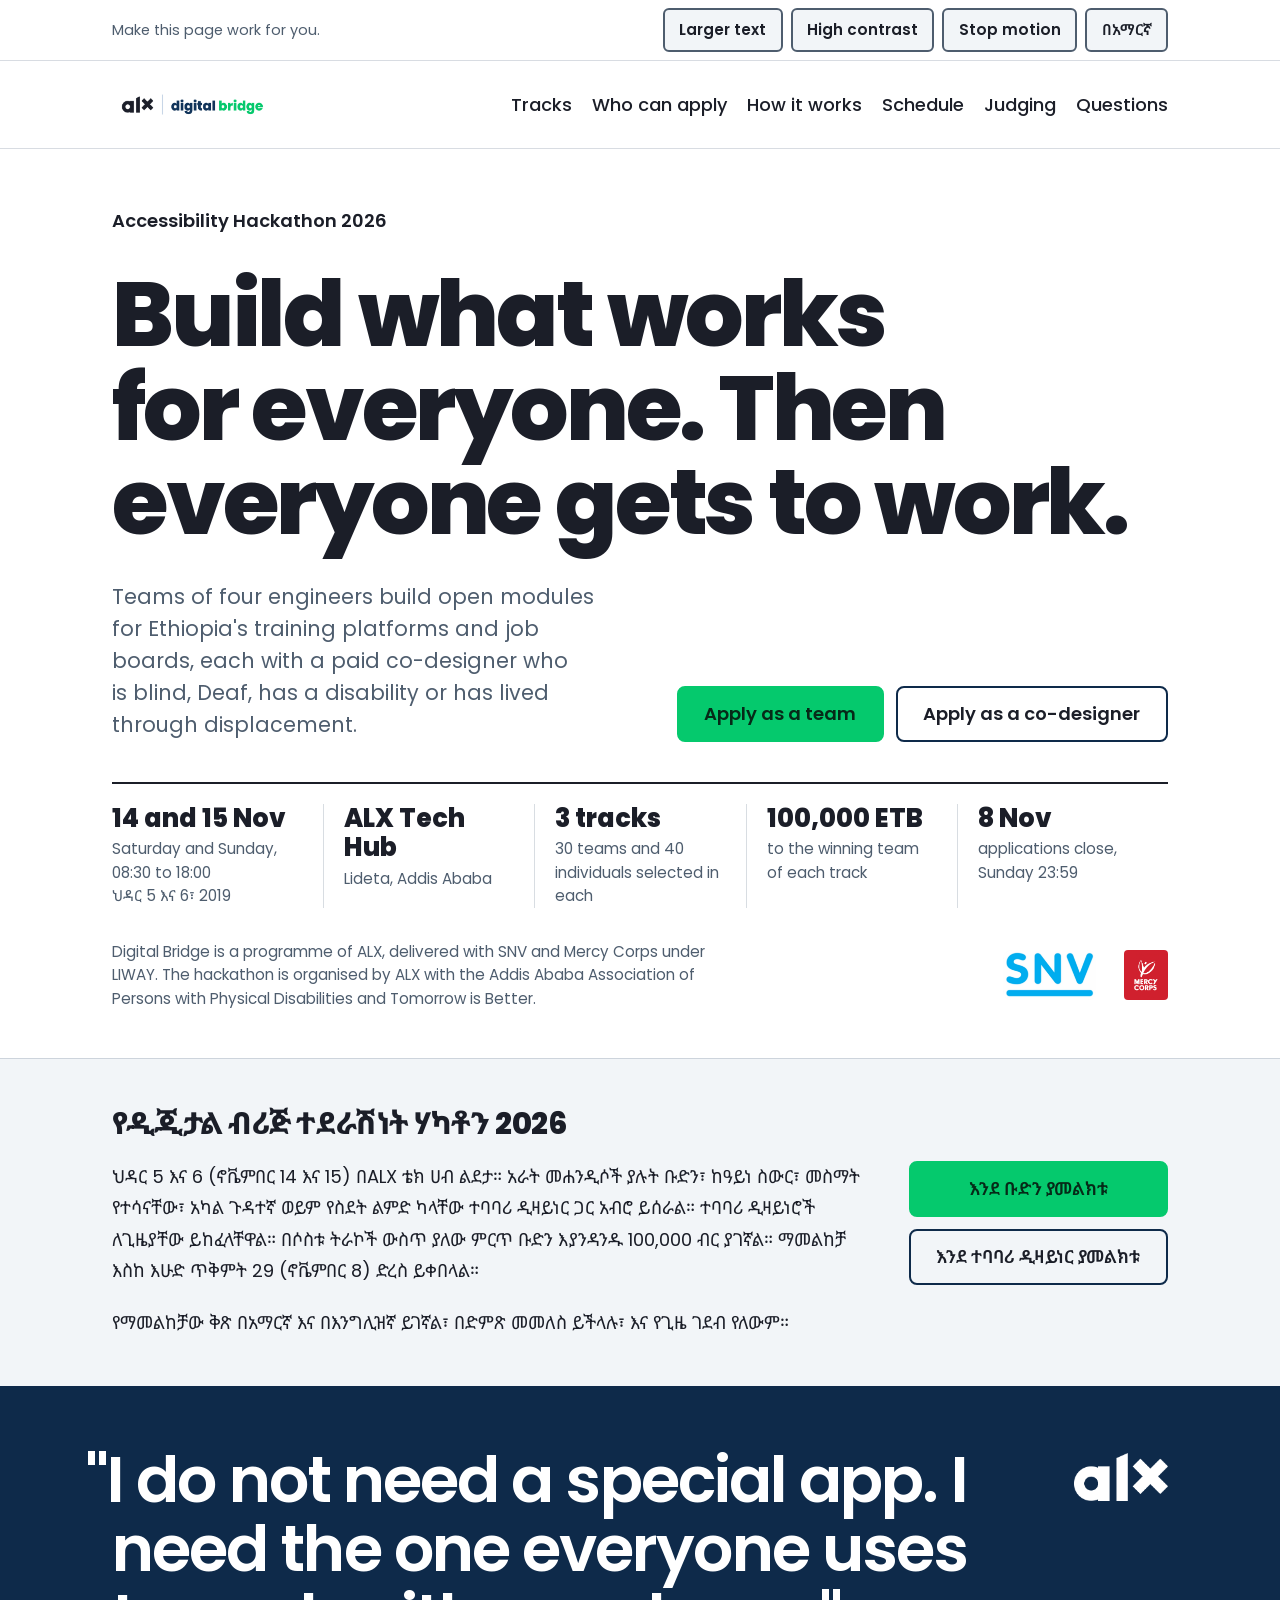
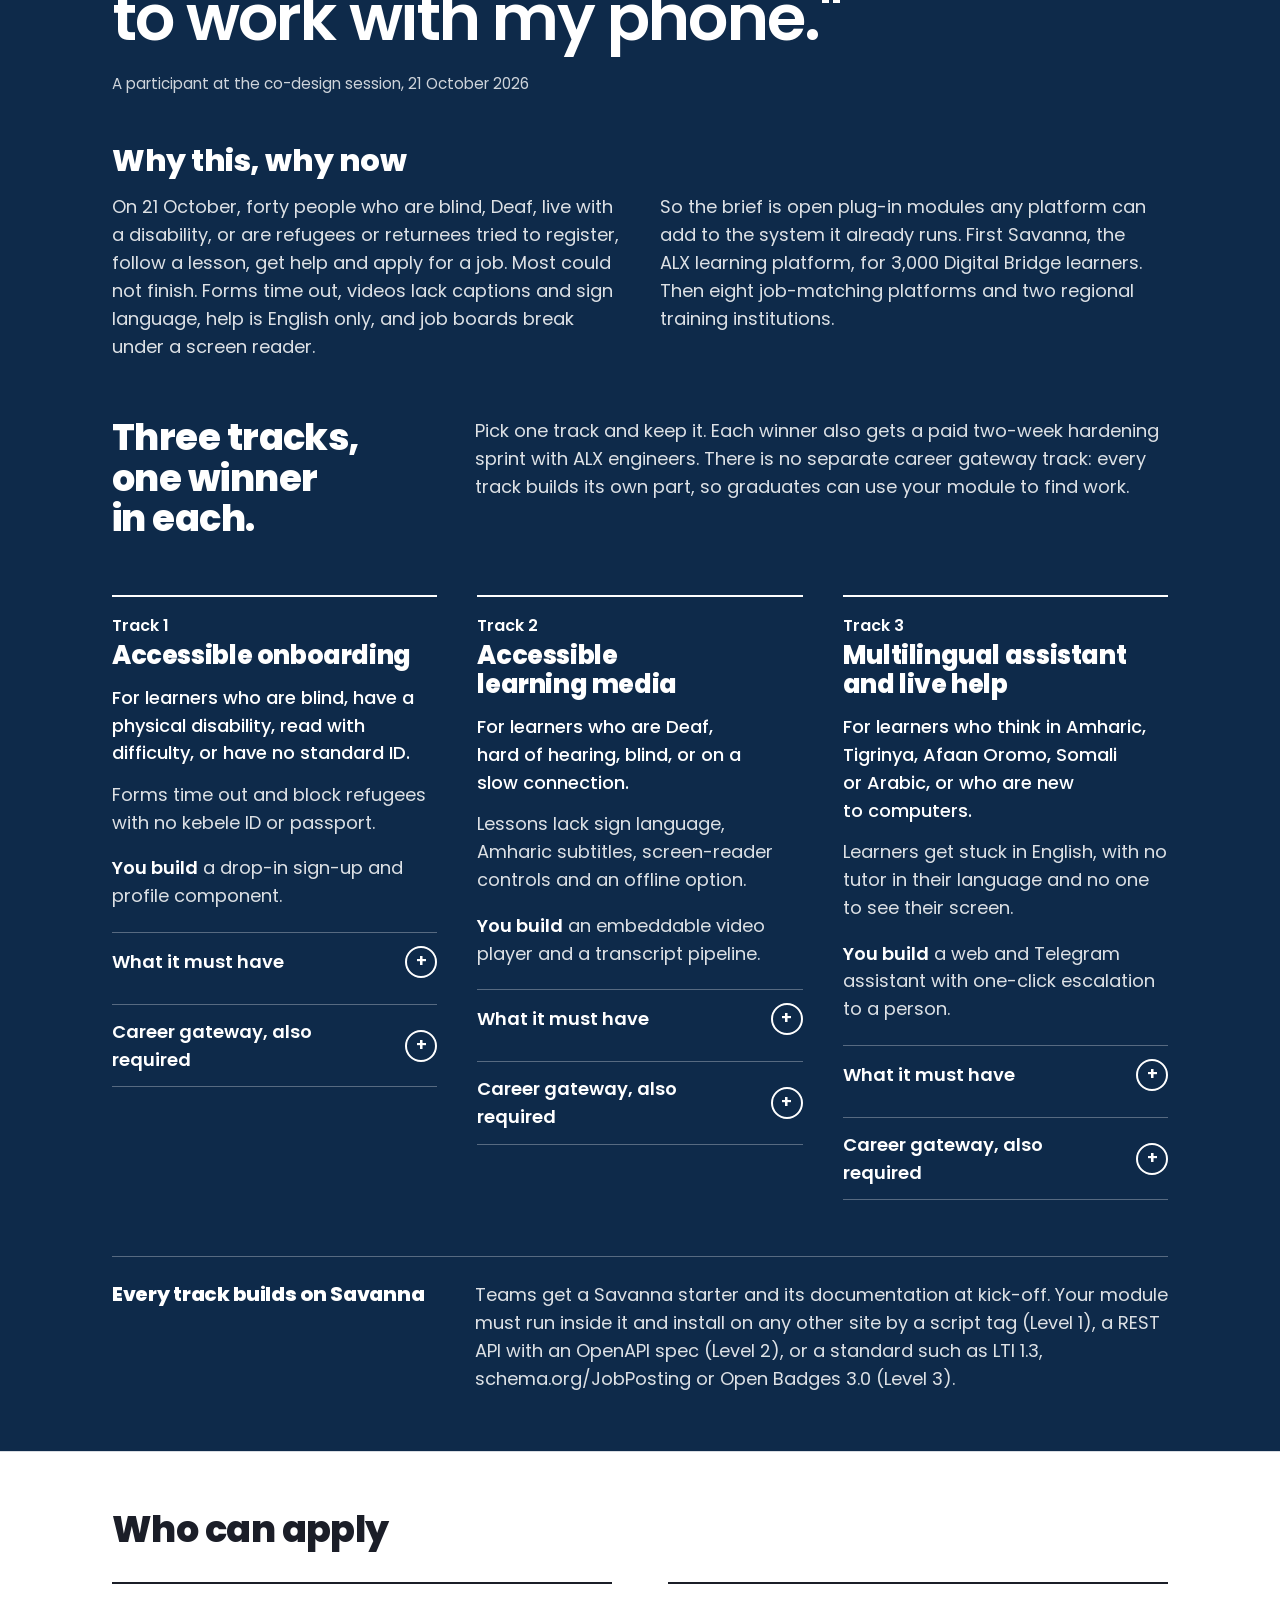
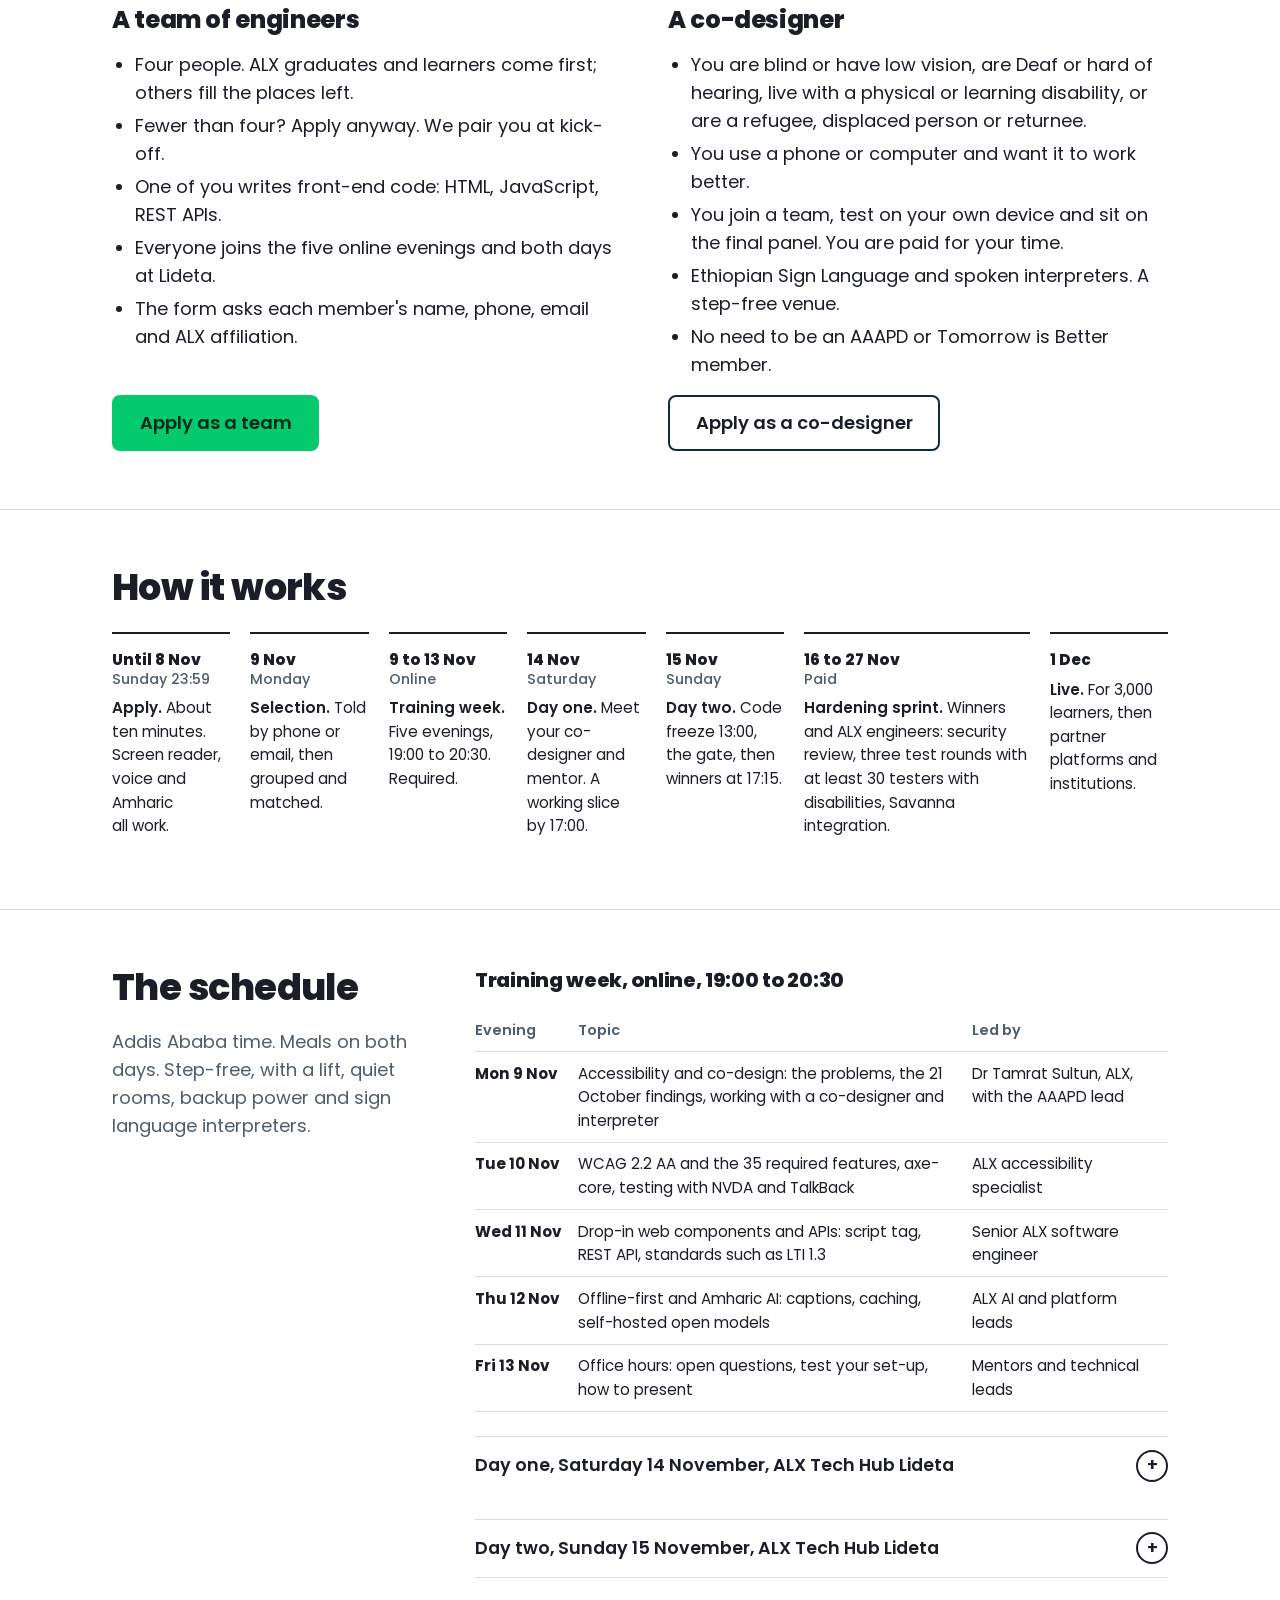
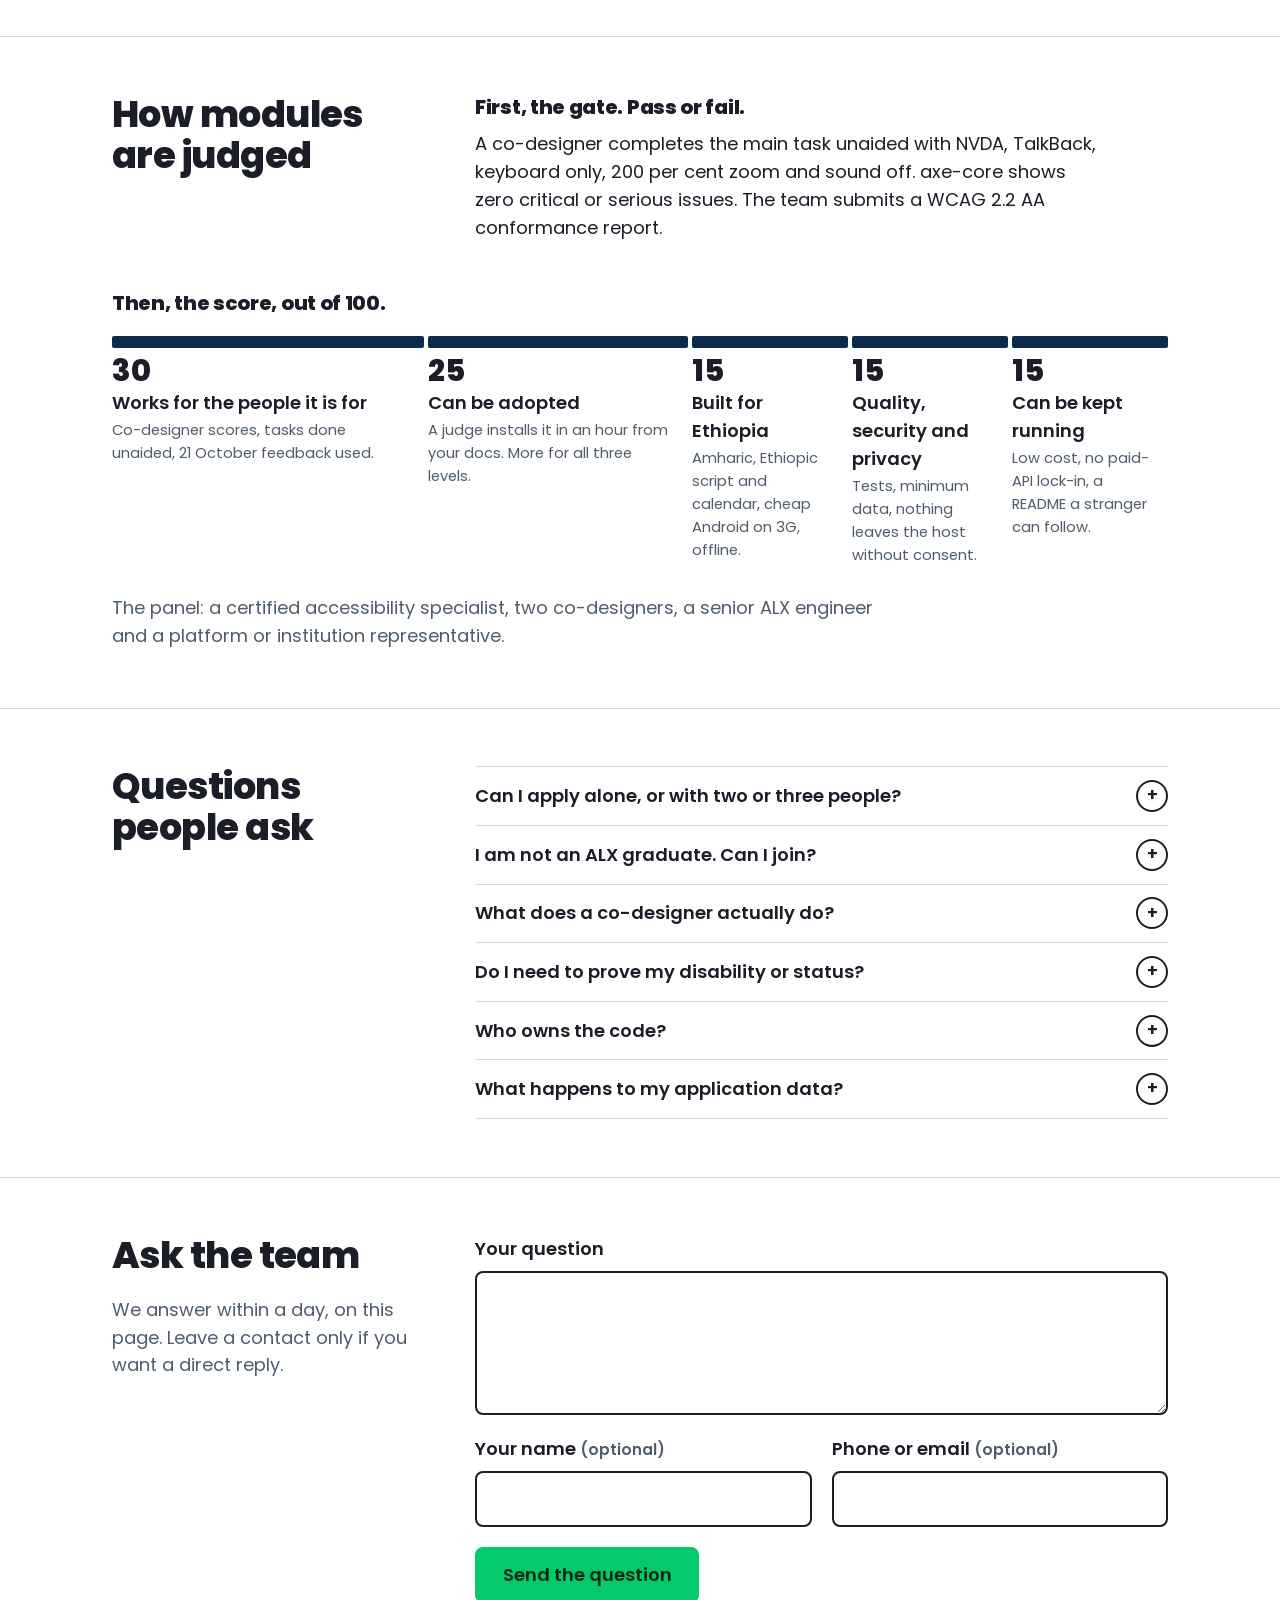
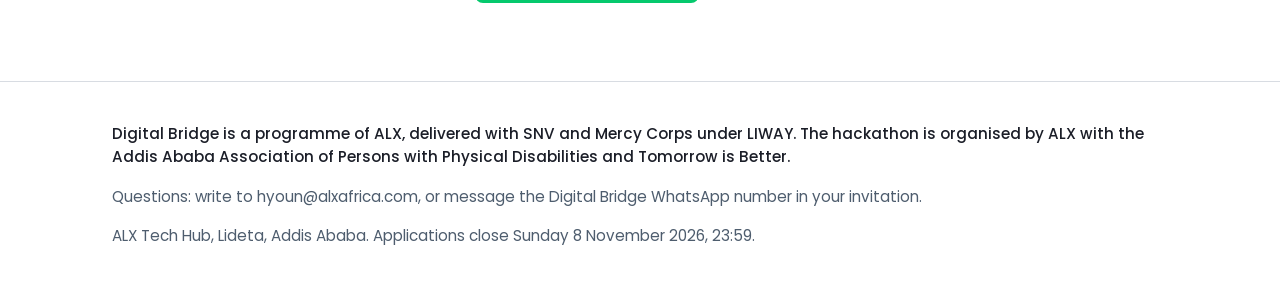
==== index.html @ 0f9c2967 "feat: digital in navy in the lockup; contact email now Heaven's" ====
<!doctype html>
<html lang="en">
<head>
<meta charset="utf-8">
<meta name="viewport" content="width=device-width, initial-scale=1, viewport-fit=cover">
<title>Accessibility Hackathon 2026</title>
<meta name="description" content="Apply to the Digital Bridge Accessibility Hackathon, 14 and 15 November 2026 at ALX Tech Hub Lideta. Three tracks, 100,000 ETB per track, teams of four engineers paired with paid co-designers.">
<link rel="icon" href="assets/db-square.png">
<meta property="og:type" content="website">
<meta property="og:title" content="Digital Bridge Accessibility Hackathon 2026, an ALX programme">
<meta property="og:description" content="14 and 15 November 2026 at ALX Tech Hub Lideta. Three tracks, 100,000 ETB per track, teams of four engineers paired with paid co-designers. Applications close 8 November.">
<meta property="og:image" content="https://digitalbridge.et/assets/db-square.png">
<meta property="og:url" content="https://digitalbridge.et/">
<link rel="preconnect" href="https://fonts.googleapis.com">
<link rel="preconnect" href="https://fonts.gstatic.com" crossorigin>
<link rel="stylesheet" href="https://fonts.googleapis.com/css2?family=Poppins:wght@400;500;600;800&family=Noto+Sans+Ethiopic:wght@400;600;800&display=swap">
<link rel="stylesheet" href="site.css">
<script>
try {
  var r = document.documentElement, s = localStorage;
  if (s.getItem("db-size")) r.dataset.size = s.getItem("db-size");
  if (s.getItem("db-contrast") === "high") r.dataset.contrast = "high";
  if (s.getItem("db-motion") === "off") r.dataset.motion = "off";
} catch (e) {}
/* Where questions go and answers come from. Same Apps Script web app URL as in apply.html. */
window.DB_CONFIG = { endpoint: "https://script.google.com/macros/s/AKfycbzlIkqPrQlZpT-PUyPoMam6n5734JnYeuEzKzZMJjl_wPAmyVWLC5qM8lr0tf3wjL-O/exec" };
</script>
<link rel="canonical" href="https://digitalbridge.et/">
<script type="application/ld+json">
{
  "@context": "https://schema.org",
  "@type": "Event",
  "name": "Digital Bridge Accessibility Hackathon 2026",
  "description": "Two days at ALX Tech Hub Lideta. Teams of four engineers paired with paid co-designers build open accessibility modules for Savanna and for Ethiopia's training institutions and job-matching platforms. Three tracks, 100,000 ETB per track.",
  "startDate": "2026-11-14T08:30:00+03:00",
  "endDate": "2026-11-15T18:00:00+03:00",
  "eventStatus": "https://schema.org/EventScheduled",
  "eventAttendanceMode": "https://schema.org/OfflineEventAttendanceMode",
  "location": {
    "@type": "Place",
    "name": "ALX Tech Hub Lideta",
    "address": { "@type": "PostalAddress", "addressLocality": "Addis Ababa", "addressCountry": "ET" }
  },
  "organizer": { "@type": "Organization", "name": "ALX", "url": "https://www.alxafrica.com" },
  "isAccessibleForFree": true,
  "inLanguage": ["en", "am"]
}
</script>
</head>
<body>
<a class="skip" href="#main">Skip to the content</a>

<div class="access" role="region" aria-label="Make this page work for you">
  <div class="wrap">
    <p>Make this page work for you.</p>
    <div class="btns">
      <button class="tool" type="button" data-act="size" aria-pressed="false">Larger text</button>
      <button class="tool" type="button" data-act="contrast" aria-pressed="false">High contrast</button>
      <button class="tool" type="button" data-act="motion" aria-pressed="false">Stop motion</button>
      <a class="tool" href="#am" style="display:inline-flex;align-items:center;text-decoration:none" lang="am">በአማርኛ</a>
    </div>
  </div>
</div>

<header class="top">
  <div class="wrap">
    <a class="logo" href="#top" aria-label="ALX Digital Bridge, home"><img src="assets/db-lockup.png" alt="ALX, Digital Bridge" width="282" height="67"></a>
    <nav class="main" aria-label="Sections">
      <ul>
        <li><a href="#tracks">Tracks</a></li>
        <li><a href="#apply">Who can apply</a></li>
        <li><a href="#how">How it works</a></li>
        <li><a href="#schedule">Schedule</a></li>
        <li><a href="#judging">Judging</a></li>
        <li><a href="#faq">Questions</a></li>
      </ul>
    </nav>
  </div>
</header>

<main id="main" tabindex="-1">

<section class="hero" id="top" aria-labelledby="hero-h">
  <div class="wrap">
    <p class="event">Accessibility Hackathon 2026</p>
    <h1 id="hero-h">Build what works for everyone. Then everyone gets to work.</h1>
    <div class="hero-row">
      <p class="lede">Teams of four engineers build open modules for Ethiopia's training platforms and job boards, each with a paid co-designer who is blind, Deaf, has a disability or has lived through displacement.</p>
      <div class="cta">
        <a class="btn mint" href="apply.html?role=team">Apply as a team</a>
        <a class="btn ghost" href="apply.html?role=codesigner">Apply as a co-designer</a>
      </div>
    </div>
    <ul class="facts" role="list" aria-label="Key facts">
      <li><b>14 and 15 Nov</b><span>Saturday and Sunday, 08:30 to 18:00<br><span lang="am">ህዳር 5 እና 6፣ 2019</span></span></li>
      <li><b>ALX Tech Hub</b><span>Lideta, Addis Ababa</span></li>
      <li><b>3 tracks</b><span>30 teams and 40 individuals selected in each</span></li>
      <li><b>100,000 ETB</b><span>to the winning team of each track</span></li>
      <li><b>8 Nov</b><span>applications close, Sunday 23:59</span></li>
    </ul>
    <div class="signed-row">
      <p class="signed">Digital Bridge is a programme of ALX, delivered with SNV and Mercy Corps under LIWAY. The hackathon is organised by ALX with the Addis Ababa Association of Persons with Physical Disabilities and Tomorrow is Better.</p>
      <ul class="partner-logos" role="list" aria-label="Delivered with">
        <li><img src="assets/snv.png" alt="SNV" width="92" height="50"></li>
        <li><img src="assets/mercy-corps.png" alt="Mercy Corps" width="44" height="50"></li>
      </ul>
    </div>
  </div>
</section>

<section id="am" lang="am" tabindex="-1" aria-labelledby="am-h">
  <div class="wrap am-grid">
    <div class="stack">
      <h2 id="am-h">የዲጂታል ብሪጅ ተደራሽነት ሃካቶን 2026</h2>
      <p class="am">ህዳር 5 እና 6 (ኖቬምበር 14 እና 15) በALX ቴክ ሀብ ልደታ። አራት መሐንዲሶች ያሉት ቡድን፣ ከዓይነ ስውር፣ መስማት የተሳናቸው፣ አካል ጉዳተኛ ወይም የስደት ልምድ ካላቸው ተባባሪ ዲዛይነር ጋር አብሮ ይሰራል። ተባባሪ ዲዛይነሮች ለጊዜያቸው ይከፈላቸዋል። በሶስቱ ትራኮች ውስጥ ያለው ምርጥ ቡድን እያንዳንዱ 100,000 ብር ያገኛል። ማመልከቻ እስከ እሁድ ጥቅምት 29 (ኖቬምበር 8) ድረስ ይቀበላል።</p>
      <p class="am">የማመልከቻው ቅጽ በአማርኛ እና በእንግሊዝኛ ይገኛል፣ በድምጽ መመለስ ይችላሉ፣ እና የጊዜ ገደብ የለውም።</p>
    </div>
    <div class="cta">
      <a class="btn mint" href="apply.html?role=team&amp;lang=am">እንደ ቡድን ያመልክቱ</a>
      <a class="btn ghost" href="apply.html?role=codesigner&amp;lang=am">እንደ ተባባሪ ዲዛይነር ያመልክቱ</a>
    </div>
  </div>
</section>

<section class="band why" aria-labelledby="why-h">
  <div class="wrap">
    <div class="band-head">
      <blockquote class="voice">
        <p>"I do not need a special app. I need the one everyone uses to work with my phone."</p>
        <footer>A participant at the co-design session, 21 October 2026</footer>
      </blockquote>
      <img class="alx-mark" src="assets/alx-white.png" alt="ALX" width="94" height="48">
    </div>
    <div class="why-body">
      <h2 id="why-h">Why this, why now</h2>
      <div class="two-col">
        <p>On 21 October, forty people who are blind, Deaf, live with a disability, or are refugees or returnees tried to register, follow a lesson, get help and apply for a job. Most could not finish. Forms time out, videos lack captions and sign language, help is English only, and job boards break under a screen reader.</p>
        <p>So the brief is open plug-in modules any platform can add to the system it already runs. First Savanna, the ALX learning platform, for 3,000 Digital Bridge learners. Then eight job-matching platforms and two regional training institutions.</p>
      </div>
    </div>
  </div>
</section>

<section class="band tracks" id="tracks" aria-labelledby="tracks-h">
  <div class="wrap">
    <div class="split">
      <h2 id="tracks-h">Three tracks, one winner in each.</h2>
      <p class="intro">Pick one track and keep it. Each winner also gets a paid two-week hardening sprint with ALX engineers. There is no separate career gateway track: every track builds its own part, so graduates can use your module to find work.</p>
    </div>

    <div class="track-list">
      <article class="track" aria-labelledby="t1">
        <h3 id="t1"><span class="t-num">Track 1<span class="sr-only">. </span></span> Accessible onboarding</h3>
        <p class="for">For learners who are blind, have a physical disability, read with difficulty, or have no standard ID.</p>
        <p>Forms time out and block refugees with no kebele ID or passport.</p>
        <p class="build"><strong>You build</strong> a drop-in sign-up and profile component.</p>
        <details>
          <summary>What it must have</summary>
          <div class="body">
            <ul>
              <li>Clear labels, plain errors, no time-outs, one question per screen.</li>
              <li>Voice input on every field, with review and edit.</li>
              <li>A private way to ask for support, no medical proof.</li>
              <li>Other ID routes: refugee ID, other documents, or "refer me" through a partner.</li>
              <li>A low-literacy path: simple words, icons, read-aloud questions.</li>
            </ul>
            <p><strong>Earns extra:</strong> a partner such as AAAPD registers a learner with consent; save and resume by SMS link.</p>
          </div>
        </details>
        <details>
          <summary>Career gateway, also required</summary>
          <div class="body">
            <ul>
              <li>A job application flow on your form engine, with voice answers.</li>
              <li>A private "support I need" job filter, no disability disclosure.</li>
              <li>An employer form for the accommodations a job offers.</li>
            </ul>
          </div>
        </details>
      </article>

      <article class="track" aria-labelledby="t2">
        <h3 id="t2"><span class="t-num">Track 2<span class="sr-only">. </span></span> Accessible learning media</h3>
        <p class="for">For learners who are Deaf, hard of hearing, blind, or on a slow connection.</p>
        <p>Lessons lack sign language, Amharic subtitles, screen-reader controls and an offline option.</p>
        <p class="build"><strong>You build</strong> an embeddable video player and a transcript pipeline.</p>
        <details>
          <summary>What it must have</summary>
          <div class="body">
            <ul>
              <li>A player that works by keyboard and screen reader.</li>
              <li>English and Amharic captions you can resize and recolour.</li>
              <li>A movable, resizable Ethiopian Sign Language window.</li>
              <li>Audio description.</li>
              <li>An offline pack for a 3G phone: audio, text, light HTML.</li>
              <li>Tagged PDF and HTML documents with image descriptions.</li>
            </ul>
            <p><strong>Earns extra:</strong> Braille export (.brf); a viewer for recorded live sessions with captions and chat log.</p>
          </div>
        </details>
        <details>
          <summary>Career gateway, also required</summary>
          <div class="body">
            <ul>
              <li>An accessible job card with an audio summary, working at 200 per cent zoom.</li>
              <li>Verifiable certificate links to share with employers.</li>
            </ul>
          </div>
        </details>
      </article>

      <article class="track" aria-labelledby="t3">
        <h3 id="t3"><span class="t-num">Track 3<span class="sr-only">. </span></span> Multilingual assistant and live help</h3>
        <p class="for">For learners who think in Amharic, Tigrinya, Afaan Oromo, Somali or Arabic, or who are new to computers.</p>
        <p>Learners get stuck in English, with no tutor in their language and no one to see their screen.</p>
        <p class="build"><strong>You build</strong> a web and Telegram assistant with one-click escalation to a person.</p>
        <details>
          <summary>What it must have</summary>
          <div class="body">
            <ul>
              <li>A voice and text tutor in Amharic and English that answers only from course content, with citations.</li>
              <li>Web embed, Telegram bot, and a low-bandwidth SMS or text route.</li>
              <li>Chat that announces new messages and handles right-to-left text.</li>
              <li>One-click human help, with learner-controlled screen sharing.</li>
              <li>A pluggable AI layer: cloud, a local open model, or an offline FAQ.</li>
            </ul>
            <p><strong>Earns extra:</strong> a plain-language "simple mode"; a teacher view of the most asked questions, without names.</p>
          </div>
        </details>
        <details>
          <summary>Career gateway, also required</summary>
          <div class="body">
            <ul>
              <li>Job alerts by Telegram and SMS.</li>
              <li>A way to request interview accommodations.</li>
              <li>Answers about jobs, not only the course.</li>
            </ul>
          </div>
        </details>
      </article>
    </div>

    <div class="savanna split">
      <h3>Every track builds on Savanna</h3>
      <p>Teams get a Savanna starter and its documentation at kick-off. Your module must run inside it and install on any other site by a script tag (Level 1), a REST API with an OpenAPI spec (Level 2), or a standard such as LTI 1.3, schema.org/JobPosting or Open Badges 3.0 (Level 3).</p>
    </div>
  </div>
</section>

<section id="apply" aria-labelledby="apply-h">
  <div class="wrap">
    <h2 id="apply-h">Who can apply</h2>
    <div class="routes">
      <div class="route">
        <h3>A team of engineers</h3>
        <ul>
          <li>Four people. ALX graduates and learners come first; others fill the places left.</li>
          <li>Fewer than four? Apply anyway. We pair you at kick-off.</li>
          <li>One of you writes front-end code: HTML, JavaScript, REST APIs.</li>
          <li>Everyone joins the five online evenings and both days at Lideta.</li>
          <li>The form asks each member's name, phone, email and ALX affiliation.</li>
        </ul>
        <a class="btn mint" href="apply.html?role=team">Apply as a team</a>
      </div>
      <div class="route">
        <h3>A co-designer</h3>
        <ul>
          <li>You are blind or have low vision, are Deaf or hard of hearing, live with a physical or learning disability, or are a refugee, displaced person or returnee.</li>
          <li>You use a phone or computer and want it to work better.</li>
          <li>You join a team, test on your own device and sit on the final panel. You are paid for your time.</li>
          <li>Ethiopian Sign Language and spoken interpreters. A step-free venue.</li>
          <li>No need to be an AAAPD or Tomorrow is Better member.</li>
        </ul>
        <a class="btn ghost" href="apply.html?role=codesigner">Apply as a co-designer</a>
      </div>
    </div>
  </div>
</section>

<section id="how" aria-labelledby="how-h">
  <div class="wrap">
    <h2 id="how-h">How it works</h2>
    <ol class="timeline" role="list">
      <li><time datetime="2026-11-08">Until 8 Nov<small>Sunday 23:59</small></time><p><strong>Apply.</strong> About ten minutes. Screen reader, voice and Amharic all work.</p></li>
      <li><time datetime="2026-11-09">9 Nov<small>Monday</small></time><p><strong>Selection.</strong> Told by phone or email, then grouped and matched.</p></li>
      <li><time datetime="2026-11-09">9 to 13 Nov<small>Online</small></time><p><strong>Training week.</strong> Five evenings, 19:00 to 20:30. Required.</p></li>
      <li><time datetime="2026-11-14">14 Nov<small>Saturday</small></time><p><strong>Day one.</strong> Meet your co-designer and mentor. A working slice by 17:00.</p></li>
      <li><time datetime="2026-11-15">15 Nov<small>Sunday</small></time><p><strong>Day two.</strong> Code freeze 13:00, the gate, then winners at 17:15.</p></li>
      <li><time datetime="2026-11-16">16 to 27 Nov<small>Paid</small></time><p><strong>Hardening sprint.</strong> Winners and ALX engineers: security review, three test rounds with at least 30 testers with disabilities, Savanna integration.</p></li>
      <li><time datetime="2026-12-01">1 Dec</time><p><strong>Live.</strong> For 3,000 learners, then partner platforms and institutions.</p></li>
    </ol>
  </div>
</section>

<section id="schedule" aria-labelledby="schedule-h">
  <div class="wrap split">
    <div class="stack">
      <h2 id="schedule-h">The schedule</h2>
      <p class="muted">Addis Ababa time. Meals on both days. Step-free, with a lift, quiet rooms, backup power and sign language interpreters.</p>
    </div>
    <div class="stack" style="--gap:1.5rem">
      <div class="sched">
        <h3>Training week, online, 19:00 to 20:30</h3>
        <div class="tbl"><table>
          <caption class="sr-only">Training week, one evening per row</caption>
          <thead><tr><th scope="col">Evening</th><th scope="col">Topic</th><th scope="col">Led by</th></tr></thead>
          <tbody>
            <tr><th scope="row">Mon 9 Nov</th><td>Accessibility and co-design: the problems, the 21 October findings, working with a co-designer and interpreter</td><td>Dr Tamrat Sultun, ALX, with the AAAPD lead</td></tr>
            <tr><th scope="row">Tue 10 Nov</th><td>WCAG 2.2 AA and the 35 required features, axe-core, testing with NVDA and TalkBack</td><td>ALX accessibility specialist</td></tr>
            <tr><th scope="row">Wed 11 Nov</th><td>Drop-in web components and APIs: script tag, REST API, standards such as LTI 1.3</td><td>Senior ALX software engineer</td></tr>
            <tr><th scope="row">Thu 12 Nov</th><td>Offline-first and Amharic AI: captions, caching, self-hosted open models</td><td>ALX AI and platform leads</td></tr>
            <tr><th scope="row">Fri 13 Nov</th><td>Office hours: open questions, test your set-up, how to present</td><td>Mentors and technical leads</td></tr>
          </tbody>
        </table></div>
      </div>

      <details class="sched">
        <summary>Day one, Saturday 14 November, ALX Tech Hub Lideta</summary>
        <div class="body tbl"><table>
          <caption class="sr-only">Day one, hour by hour</caption>
          <thead><tr><th scope="col">Time</th><th scope="col">What happens</th></tr></thead>
          <tbody>
            <tr><th scope="row">09:00</th><td>Registration, developer kit, Savanna starter and sandbox</td></tr>
            <tr><th scope="row">09:30</th><td>Opening by ALX leadership and partner representatives</td></tr>
            <tr><th scope="row">09:45</th><td>Designing for the next 3,000: what the community said on 21 October</td></tr>
            <tr><th scope="row">10:15</th><td>Track briefing: integration levels, WCAG 2.2 AA, the sandbox</td></tr>
            <tr><th scope="row">10:45</th><td>Pairing: each team meets its co-designer and ALX mentor</td></tr>
            <tr><th scope="row">11:00</th><td>Build block one: architecture, API schema, offline plan</td></tr>
            <tr><th scope="row">13:00</th><td>Lunch</td></tr>
            <tr><th scope="row">14:00</th><td>Build block two: track features, tested by your co-designer</td></tr>
            <tr><th scope="row">17:00</th><td>Mid-point review: show a working slice</td></tr>
            <tr><th scope="row">18:00</th><td>Close. The sandbox stays open overnight</td></tr>
          </tbody>
        </table></div>
      </details>

      <details class="sched">
        <summary>Day two, Sunday 15 November, ALX Tech Hub Lideta</summary>
        <div class="body tbl"><table>
          <caption class="sr-only">Day two, hour by hour</caption>
          <thead><tr><th scope="col">Time</th><th scope="col">What happens</th></tr></thead>
          <tbody>
            <tr><th scope="row">08:30</th><td>Arrival and breakfast</td></tr>
            <tr><th scope="row">09:00</th><td>Build block three: harden, README, conformance report</td></tr>
            <tr><th scope="row">12:00</th><td>Lunch. Docs freeze: Docker Compose and sample embeds</td></tr>
            <tr><th scope="row">13:00</th><td>Code freeze, then the accessibility gate: co-designers test every module live</td></tr>
            <tr><th scope="row">14:30</th><td>Teams that passed present a live integration demo, in parallel rooms per track</td></tr>
            <tr><th scope="row">16:30</th><td>Judges deliberate. Guest judges try the modules themselves</td></tr>
            <tr><th scope="row">17:15</th><td>Awards: the three winning teams, partner speeches</td></tr>
            <tr><th scope="row">17:45</th><td>Next steps for the winners, photos, close</td></tr>
          </tbody>
        </table></div>
      </details>
    </div>
  </div>
</section>

<section id="judging" aria-labelledby="judging-h">
  <div class="wrap">
    <div class="split">
      <h2 id="judging-h">How modules are judged</h2>
      <div class="gate">
        <h3>First, the gate. Pass or fail.</h3>
        <p>A co-designer completes the main task unaided with NVDA, TalkBack, keyboard only, 200 per cent zoom and sound off. axe-core shows zero critical or serious issues. The team submits a WCAG 2.2 AA conformance report.</p>
      </div>
    </div>
    <h3 class="score-h">Then, the score, out of 100.</h3>
    <ul class="weights" role="list" aria-label="Scoring weights, points out of 100">
      <li style="--w:30"><b>30</b><span>Works for the people it is for</span><small>Co-designer scores, tasks done unaided, 21 October feedback used.</small></li>
      <li style="--w:25"><b>25</b><span>Can be adopted</span><small>A judge installs it in an hour from your docs. More for all three levels.</small></li>
      <li style="--w:15"><b>15</b><span>Built for Ethiopia</span><small>Amharic, Ethiopic script and calendar, cheap Android on 3G, offline.</small></li>
      <li style="--w:15"><b>15</b><span>Quality, security and privacy</span><small>Tests, minimum data, nothing leaves the host without consent.</small></li>
      <li style="--w:15"><b>15</b><span>Can be kept running</span><small>Low cost, no paid-API lock-in, a README a stranger can follow.</small></li>
    </ul>
    <p class="panel">The panel: a certified accessibility specialist, two co-designers, a senior ALX engineer and a platform or institution representative.</p>
  </div>
</section>

<section id="faq" aria-labelledby="faq-h">
  <div class="wrap split">
    <h2 id="faq-h">Questions people ask</h2>
    <div class="faq-list">
      <details><summary>Can I apply alone, or with two or three people?</summary><div class="body"><p>Yes. Use the same form and leave the other names blank. We pair you into a team of four in your track.</p></div></details>
      <details><summary>I am not an ALX graduate. Can I join?</summary><div class="body"><p>Yes. ALX graduates and learners come first, then those who started an ALX programme, then everyone else. Developers with a disability can also apply as co-designers.</p></div></details>
      <details><summary>What does a co-designer actually do?</summary><div class="body"><p>You are a team member, not a tester at the end. You say what works on your own device and run the final test at the gate. You are paid.</p></div></details>
      <details><summary>Do I need to prove my disability or status?</summary><div class="body"><p>No. We only ask what support you need. Never for documents or your history, and it stays with the organising team.</p></div></details>
      <details><summary>Who owns the code?</summary><div class="body"><p>It is released under the open licence ALX names at kick-off. ALX and its partners may use and publish it. Your team is credited by name.</p></div></details>
      <details><summary>What happens to my application data?</summary><div class="body"><p>Used only to run the hackathon, seen only by the organising team, and deleted after, under Ethiopia's Personal Data Protection Proclamation No. 1321/2024.</p></div></details>
    </div>
  </div>
</section>

<section id="ask" aria-labelledby="ask-h">
  <div class="wrap split">
    <div class="stack">
      <h2 id="ask-h">Ask the team</h2>
      <p class="muted">We answer within a day, on this page. Leave a contact only if you want a direct reply.</p>
    </div>
    <div class="stack" style="--gap:2rem">
      <form id="ask-form" class="stack" style="--gap:1.25rem" novalidate>
        <div class="field">
          <label for="ask-q">Your question</label>
          <textarea id="ask-q" name="question" rows="4" required maxlength="1000" aria-describedby="ask-q-err"></textarea>
          <p class="err" id="ask-q-err">Write your question first.</p>
        </div>
        <div class="ask-pair">
          <div class="field">
            <label for="ask-name">Your name <span class="hint">(optional)</span></label>
            <input id="ask-name" name="name" type="text" maxlength="120" autocomplete="name">
          </div>
          <div class="field">
            <label for="ask-contact">Phone or email <span class="hint">(optional)</span></label>
            <input id="ask-contact" name="contact" type="text" maxlength="200" autocomplete="off">
          </div>
        </div>
        <input class="hp" type="text" name="website" id="ask-website" tabindex="-1" autocomplete="off" aria-hidden="true">
        <div><button class="btn mint" type="submit" id="ask-send">Send the question</button></div>
        <p id="ask-status" role="status" aria-live="polite"></p>
      </form>
      <div id="answered" class="stack" style="--gap:1.5rem" hidden>
        <h3>Answered questions</h3>
        <dl id="answered-list" class="qa"></dl>
      </div>
    </div>
  </div>
</section>

</main>

<footer class="site">
  <div class="wrap">
    <p class="partners">Digital Bridge is a programme of ALX, delivered with SNV and Mercy Corps under LIWAY. The hackathon is organised by ALX with the Addis Ababa Association of Persons with Physical Disabilities and Tomorrow is Better.</p>
    <p>Questions: write to <span class="sel">hyoun@alxafrica.com</span>, or message the Digital Bridge WhatsApp number in your invitation.</p>
    <p>ALX Tech Hub, Lideta, Addis Ababa. Applications close Sunday 8 November 2026, 23:59.</p>
  </div>
</footer>

<script src="site.js"></script>
<script src="ask.js"></script>
</body>
</html>
---- site.css ----
/* Digital Bridge Accessibility Hackathon 2026, application site.
   Layout: a full-width hero, a heading-left content-right grid for each section, a navy band for why and the three tracks,
   and an access toolbar that stays at the top and changes the page itself.
   Brand: Poppins (ALX house font), ink and navy for text, mint only for the one word and the one action. */

:root {
  --paper: #ffffff;
  --paper-2: #f2f5f8;
  --ink: #1b1e28;
  --navy: #0e2a4a;
  --mint: #05c96d;
  --mint-ink: #027a47;   /* mint dark enough for text on white, 5.4:1 (the old #04955a was only 3.85:1) */
  --on-navy: #ffffff;        /* text on a navy or ink fill */
  --on-mint-hover: #ffffff;  /* text on the mint-ink hover fill */
  --on-error: #ffffff;       /* text on an error fill */
  --muted: #4e5d6e;
  --line: rgba(14, 42, 74, 0.16);
  --focus: #ffb800;
  --band: var(--navy);
  --band-fg: #ffffff;
  --band-mint: #05f283;
  --error: #b42318;
  --ok: #04955a;
  --font: "Poppins", "Noto Sans Ethiopic", "Nyala", "Abyssinica SIL", system-ui, sans-serif;
  --step: 1rem;
  color-scheme: light;
}

@media (prefers-color-scheme: dark) {
  :root:not([data-theme="light"]):not([data-contrast="high"]) {
    --paper: #0b1b30;
    --paper-2: #12274a;
    --ink: #eef2f7;
    --navy: #eef2f7;
    --mint: #05f283;
    --mint-ink: #05f283;
    --muted: #b3c0d0;
    --line: rgba(238, 242, 247, 0.22);
    --band: #061325;
    --on-navy: #0b1b30;
    --on-mint-hover: #062a18;
    --on-error: #0b1b30;
    --error: #ff9b92;   /* 9:1 on the dark paper; #b42318 was 2.6:1 */
    color-scheme: dark;
  }
}
:root[data-theme="dark"]:not([data-contrast="high"]) {
  --paper: #0b1b30;
  --paper-2: #12274a;
  --ink: #eef2f7;
  --navy: #eef2f7;
  --mint: #05f283;
  --mint-ink: #05f283;
  --muted: #b3c0d0;
  --line: rgba(238, 242, 247, 0.22);
  --band: #061325;
  --on-navy: #0b1b30;
  --on-mint-hover: #062a18;
  --on-error: #0b1b30;
  --error: #ff9b92;
  color-scheme: dark;
}
/* High contrast: black on white, borders solid, mint replaced with a dark green that passes 7:1. */
:root[data-contrast="high"] {
  --paper: #ffffff;
  --paper-2: #ffffff;
  --ink: #000000;
  --navy: #000000;
  --mint: #006b3c;
  --mint-ink: #006b3c;
  --muted: #000000;
  --line: #000000;
  --band: #000000;
  --band-fg: #ffffff;
  --band-mint: #7dffb8;
  --focus: #ff00ff;
  color-scheme: light;
}
:root[data-size="125"] { font-size: 125%; }
:root[data-size="150"] { font-size: 150%; }

* { box-sizing: border-box; }
html { height: auto; }
body {
  margin: 0;
  background: var(--paper);
  color: var(--ink);
  font-family: var(--font);
  font-size: 1.125rem;
  line-height: 1.55;
  -webkit-font-smoothing: antialiased;
  font-synthesis: none;
  overflow-x: hidden;
}
:root[data-motion="off"], :root[data-motion="off"] *, :root[data-motion="off"] *::before, :root[data-motion="off"] *::after {
  animation: none !important;
  transition: none !important;
  scroll-behavior: auto !important;
}
@media (prefers-reduced-motion: reduce) {
  *, *::before, *::after { animation: none !important; transition: none !important; scroll-behavior: auto !important; }
}
@media (prefers-reduced-motion: no-preference) { html { scroll-behavior: smooth; } }
[hidden] { display: none !important; }

img { max-width: 100%; height: auto; }
a { color: inherit; text-underline-offset: 0.18em; text-decoration-thickness: 0.08em; }
a:hover { color: var(--mint-ink); }
/* Two-tone ring: ink inside, amber (or magenta in high contrast) outside. One of the two always
   has 3:1 against the page, the navy band or a filled button; amber alone was 1.7:1 on white. */
:focus-visible {
  outline: 3px solid var(--ink);
  outline-offset: 0;
  box-shadow: 0 0 0 6px var(--focus);
}
main:focus { outline: none; }
h1, h2, h3 { font-weight: 800; line-height: 1.1; letter-spacing: -0.015em; text-wrap: balance; margin: 0; }
h1 { font-size: clamp(2.1rem, 4.8vw, 3.6rem); }
h2 { font-size: clamp(1.6rem, 3vw, 2.3rem); }
h3 { font-size: 1.25rem; line-height: 1.3; }
p { margin: 0; text-wrap: pretty; }
ul, ol { margin: 0; padding-left: 1.25em; }
li + li { margin-top: 0.4em; }
strong { font-weight: 600; }
.mint { color: var(--mint-ink); }

.skip {
  position: absolute; left: 16px; top: -100px;
  background: var(--navy); color: var(--on-navy); padding: 12px 16px; z-index: 50; font-weight: 600;
}
.skip:focus { top: 16px; }

/* ----- wrappers ----- */
.wrap {
  max-width: 68rem;
  margin: 0 auto;
  padding-left: max(16px, env(safe-area-inset-left, 0px));
  padding-right: max(16px, env(safe-area-inset-right, 0px));
}
.col { max-width: 62ch; }
section { padding-block: clamp(2rem, 4.5vw, 3.75rem); }
section + section { border-top: 1px solid var(--line); }
.stack { display: flex; flex-direction: column; gap: var(--gap, 1.25rem); }
.stack > * { min-width: 0; }

/* ----- access toolbar ----- */
.access {
  position: static; z-index: 20;
  background: var(--paper);
  border-bottom: 1px solid var(--line);
}
/* Sticky only when there is room. At 200% zoom or 320px the toolbar wraps to several rows and would
   cover the page (1.4.10, 2.4.11), so it scrolls away there. */
@media (min-width: 48rem) and (min-height: 36rem) {
  .access { position: sticky; top: env(safe-area-inset-top, 0px); }
  html { scroll-padding-top: 8rem; }
}
.access .wrap {
  display: flex; flex-wrap: wrap; align-items: center; gap: 0.5rem 1rem;
  padding-block: 0.5rem;
}
.access p { font-size: 0.9rem; color: var(--muted); margin-right: auto; }
.access .btns { display: flex; flex-wrap: wrap; gap: 0.5rem; }
.tool {
  font: inherit; font-size: 0.95rem; font-weight: 600;
  min-height: 44px; min-width: 44px; padding: 0 0.9rem;
  background: var(--paper-2); color: var(--ink);
  border: 2px solid var(--muted); border-radius: 6px; cursor: pointer;   /* 3:1 or better, 1.4.11 */
  transition: transform 140ms ease-out, border-color 140ms ease-out;
}
.tool:hover { border-color: var(--navy); }
.tool:active { transform: scale(0.97); }
.tool[aria-pressed="true"] { background: var(--navy); color: var(--on-navy); border-color: var(--navy); }
/* a tick as well as the colour change, so the on state is not colour only (1.4.1) */
.tool[aria-pressed="true"]::before { content: "\2713\00a0"; content: "\2713\00a0" / ""; }

/* ----- header ----- */
header.top { padding-block: 1.25rem; border-bottom: 1px solid var(--line); }
header.top .wrap { display: flex; align-items: center; gap: 1.5rem; flex-wrap: wrap; }
.logo { display: inline-flex; align-items: center; min-height: 44px; }
.logo img { height: 2.4rem; width: auto; display: block; }
:root[data-theme="dark"] .logo img, :root[data-contrast="high"] .logo img { background: #fff; padding: 6px 10px; border-radius: 4px; }
@media (prefers-color-scheme: dark) { :root:not([data-theme="light"]) .logo img { background: #fff; padding: 6px 10px; border-radius: 4px; } }
nav.main { margin-left: auto; }
nav.main ul { list-style: none; padding: 0; display: flex; flex-wrap: wrap; gap: 0.25rem 1.25rem; }
nav.main li { margin: 0; }
nav.main a { text-decoration: none; font-weight: 500; padding: 0.6rem 0; display: inline-block; }
nav.main a:hover { text-decoration: underline; }

/* ----- buttons ----- */
.btn {
  display: inline-flex; align-items: center; justify-content: center; gap: 0.5rem;
  font: inherit; font-weight: 600; text-decoration: none; cursor: pointer;
  min-height: 56px; padding: 0 1.6rem; border-radius: 8px;
  border: 2px solid var(--navy); background: var(--navy); color: var(--on-navy);
  transition: transform 140ms ease-out, background 140ms ease-out;
}
.btn:hover { background: var(--ink); border-color: var(--ink); color: var(--on-navy); }
.btn:active { transform: scale(0.97); }
.btn.mint { background: var(--mint); border-color: var(--mint); color: #062a18; }
.btn.mint:hover { background: var(--mint-ink); border-color: var(--mint-ink); color: var(--on-mint-hover); }
/* high contrast: dark green fill needs white text (dark text on it was 2.3:1) */
:root[data-contrast="high"] .btn.mint { color: #fff; }
:root[data-contrast="high"] .btn.mint:hover { background: #000; border-color: #000; color: #fff; }
.btn.ghost { background: transparent; color: var(--ink); border-color: var(--navy); }
.btn.ghost:hover { background: var(--paper-2); color: var(--ink); }
.btn[disabled], .btn[aria-disabled="true"] { opacity: 0.5; cursor: not-allowed; }

/* ===== landing page (index.html) =====
   One device: the participant's words at display scale, opening the navy band.
   Everything else is quiet: white paper, hairlines, Poppins at two weights. */

.muted { color: var(--muted); }

/* a heading column on the left, the content on the right, from 60rem up */
.split { display: grid; gap: 1.25rem 3rem; }
.split > * { min-width: 0; }
@media (min-width: 60rem) {
  .split { grid-template-columns: minmax(0, 1fr) minmax(0, 2.2fr); align-items: start; }
}

/* ----- hero ----- */
.hero { padding-block: clamp(2rem, 4.5vw, 3.75rem) clamp(2rem, 4vw, 3rem); }
.hero .wrap { display: grid; gap: clamp(1.25rem, 2.5vw, 2rem); }
.hero .wrap > * { min-width: 0; }
.event { font-weight: 600; }
.hero h1 {
  font-size: clamp(2.5rem, 7.2vw, 6rem);
  line-height: 1.02; letter-spacing: -0.035em;
  max-width: 17ch;
}
.hero-row { display: grid; gap: 1.5rem 3rem; align-items: end; }
.hero-row > * { min-width: 0; }
@media (min-width: 60rem) { .hero-row { grid-template-columns: minmax(0, 1fr) auto; } }
.hero .lede { font-size: clamp(1.1rem, 1.7vw, 1.3rem); max-width: 56ch; color: var(--muted); }
.hero .signed { font-size: 0.95rem; color: var(--muted); max-width: 70ch; }
.signed-row { display: flex; flex-wrap: wrap; align-items: center; justify-content: space-between; gap: 1rem 2.5rem; }
.signed-row > * { min-width: 0; }
.partner-logos { list-style: none; margin: 0; padding: 0; display: flex; align-items: center; gap: 1.75rem; }
.partner-logos li { margin: 0; display: flex; align-items: center; }
.partner-logos img { height: 50px; width: auto; display: block; }
.partner-logos img[alt="Mercy Corps"] { border-radius: 4px; }
:root[data-contrast="high"] .partner-logos img, :root[data-theme="dark"] .partner-logos img { background: #fff; padding: 4px; border-radius: 4px; box-sizing: content-box; }
@media (prefers-color-scheme: dark) { :root:not([data-theme="light"]) .partner-logos img { background: #fff; padding: 4px; border-radius: 4px; box-sizing: content-box; } }
.cta { display: flex; flex-wrap: wrap; gap: 0.75rem; }
.facts {
  list-style: none; padding: 0; margin: 0.5rem 0 0;
  display: grid; grid-template-columns: repeat(2, minmax(0, 1fr)); gap: 1.25rem 1.5rem;
  border-top: 2px solid var(--ink); padding-top: 1.25rem;
}
@media (min-width: 60rem) {
  .facts { grid-template-columns: repeat(5, minmax(0, 1fr)); gap: 0; }
  .facts li { padding-inline: 1.25rem; border-left: 1px solid var(--line); }
  .facts li:first-child { padding-left: 0; border-left: 0; }
}
.facts li { margin: 0; min-width: 0; }
.facts b { display: block; font-weight: 800; font-size: clamp(1.3rem, 2vw, 1.6rem); line-height: 1.15; font-variant-numeric: tabular-nums; }
.facts span { color: var(--muted); font-size: 0.95rem; display: block; margin-top: 0.25rem; }
.facts span span { display: inline; margin: 0; }

/* ----- Amharic summary ----- */
#am { background: var(--paper-2); padding-block: clamp(2rem, 4vw, 3rem); }
.am-grid { display: grid; gap: 1.5rem 3rem; align-items: center; }
.am-grid > * { min-width: 0; }
@media (min-width: 60rem) { .am-grid { grid-template-columns: minmax(0, 1fr) auto; } .am-grid .cta { flex-direction: column; } }
#am h2 { font-size: clamp(1.4rem, 2.6vw, 1.9rem); }
#am .am { max-width: 70ch; line-height: 1.75; }

/* ----- the navy band: why, then the three tracks ----- */
.band { background: var(--band); color: var(--band-fg); }
section.band + section.band { border-top: 0; padding-top: 0; margin-top: -1px; }
.band h2, .band h3 { color: var(--band-fg); }
.band .intro, .band p { color: rgba(255, 255, 255, 0.86); }
.band strong { color: var(--band-fg); }
:root[data-contrast="high"] .band p, :root[data-contrast="high"] .band .intro { color: #fff; }

.band-head { display: grid; grid-template-columns: minmax(0, 1fr) auto; align-items: start; gap: 1.5rem 3rem; margin-bottom: clamp(2rem, 4vw, 3rem); }
.band-head > * { min-width: 0; }
/* ALX mark, white on the navy band only. Clear space: one mark height (48px) on every side. Never recoloured. */
.alx-mark { height: 48px; width: auto; display: block; margin-top: 0.5rem; padding-left: 48px; }
@media (max-width: 600px) {
  .band-head { grid-template-columns: 1fr; gap: 0; }
  .alx-mark { order: -1; padding: 0; margin: 0 0 48px; }
  .band .voice p { text-indent: 0; }
}
.band.why { padding-top: clamp(3rem, 4.5vw, 3.75rem); }

.voice { margin: 0; }
.band .voice p {
  color: var(--band-fg);
  font-size: clamp(1.9rem, 5vw, 4.25rem); font-weight: 600;
  line-height: 1.08; letter-spacing: -0.03em; text-wrap: balance;
  text-indent: -0.42em;   /* hang the opening quote mark */
  max-width: 22ch;
}
.voice footer { margin-top: 1.25rem; color: rgba(255, 255, 255, 0.8); font-size: 0.95rem; }
:root[data-contrast="high"] .voice footer { color: #fff; }

.why-body { display: grid; gap: 1rem; }
.why-body h2 { font-size: clamp(1.4rem, 2.4vw, 1.9rem); }
.two-col { display: grid; gap: 1.25rem 2.5rem; }
@media (min-width: 60rem) { .two-col { grid-template-columns: 1fr 1fr; } }

.tracks .split h2 { font-size: clamp(1.6rem, 3vw, 2.3rem); max-width: 14ch; }
.tracks .intro { max-width: 64ch; }
.track-list { display: grid; gap: 2.5rem; margin-top: clamp(2.5rem, 5vw, 3.5rem); }
@media (min-width: 60rem) { .track-list { grid-template-columns: repeat(3, minmax(0, 1fr)); gap: 2.5rem; } }
.track { display: flex; flex-direction: column; gap: 0.85rem; border-top: 2px solid var(--band-fg); padding-top: 1.25rem; min-width: 0; }
.track h3 { font-size: clamp(1.35rem, 2vw, 1.6rem); line-height: 1.15; }
.t-num { display: block; font-size: 1rem; font-weight: 600; letter-spacing: 0; margin-bottom: 0.35rem; }
.track .for { color: var(--band-fg); font-weight: 500; }
.track .build { margin-top: 0.25rem; }
.track details:first-of-type { margin-top: 0.5rem; }
.track ul { padding-left: 1.1em; }
.track .body { display: grid; gap: 0.75rem; font-size: 1rem; }

.savanna { margin-top: clamp(2.5rem, 5vw, 3.5rem); padding-top: 1.5rem; border-top: 1px solid rgba(255, 255, 255, 0.3); }
.savanna h3 { font-size: 1.25rem; }
.savanna p { max-width: 72ch; }

/* ----- disclosure: FAQ, track lists, schedule days ----- */
details { border-top: 1px solid var(--line); }
details:last-of-type { border-bottom: 1px solid var(--line); }
.band details { border-color: rgba(255, 255, 255, 0.3); }
summary {
  cursor: pointer; font-weight: 600; list-style: none;
  min-height: 44px; padding: 0.8rem 0;
  display: flex; justify-content: space-between; gap: 1rem; align-items: center;
}
summary::-webkit-details-marker { display: none; }
/* the state is shown by a boxed plus or minus, not by colour */
summary::after {
  content: "+"; content: "+" / "";
  flex: none; display: grid; place-items: center;
  width: 1.75rem; height: 1.75rem; border: 2px solid currentColor; border-radius: 50%;
  font-weight: 600; font-size: 1.1rem; line-height: 1;
}
details[open] > summary::after { content: "\2212"; content: "\2212" / ""; }
summary:hover { text-decoration: underline; text-underline-offset: 0.18em; }
details .body { padding-bottom: 1.25rem; max-width: 66ch; }
.band summary { color: var(--band-fg); }

/* ----- two routes (who can apply) ----- */
.routes { display: grid; gap: 2.5rem; margin-top: 2rem; }
@media (min-width: 48rem) { .routes { grid-template-columns: 1fr 1fr; gap: 3.5rem; } }
.route { border-top: 2px solid var(--ink); padding-top: 1.25rem; display: grid; gap: 1rem; align-content: start; min-width: 0; grid-template-rows: auto 1fr auto; }
.route h3 { font-size: 1.5rem; }
.route li + li { margin-top: 0.3em; }
.route .btn { justify-self: start; }

/* ----- timeline (a real sequence) ----- */
.timeline { list-style: none; padding: 0; margin: 1.5rem 0 0; display: grid; }
.timeline li { display: grid; grid-template-columns: 8.5rem minmax(0, 1fr); gap: 1.25rem; padding-block: 0.85rem; border-top: 1px solid var(--line); margin: 0; }
.timeline li:last-child { border-bottom: 1px solid var(--line); }
.timeline time { font-weight: 800; font-variant-numeric: tabular-nums; line-height: 1.3; }
.timeline time small { display: block; font-weight: 500; color: var(--muted); font-size: 0.9rem; }
@media (max-width: 30rem) { .timeline li { grid-template-columns: 1fr; gap: 0.25rem; } }
/* wide screens: the seven steps run left to right, each under the same rule */
@media (min-width: 64rem) {
  .timeline { grid-template-columns: repeat(5, minmax(0, 1fr)) minmax(0, 1.9fr) minmax(0, 1fr); gap: 0 1.25rem; }
  .timeline li { grid-template-columns: 1fr; gap: 0.5rem; align-content: start; border-top: 2px solid var(--ink); padding-top: 1rem; font-size: 0.95rem; }
  .timeline li:last-child { border-bottom: 0; }
}

/* ----- schedule ----- */
details.sched { display: block; }
details.sched > summary { font-size: 1.1rem; }
details.sched .tbl table { min-width: 0; }

/* ----- judging: the five weights drawn as one bar of 100 ----- */
.gate { display: grid; gap: 0.6rem; }
.score-h { margin-top: clamp(2rem, 4vw, 3rem); }
.weights { list-style: none; padding: 0; margin: 1.25rem 0 0; display: grid; gap: 1.25rem; }
.weights li { margin: 0; min-width: 0; display: grid; grid-template-columns: 3.25rem minmax(0, 1fr); gap: 0.15rem 0.5rem; align-content: start; }
.weights li::before { grid-column: 1 / -1; }
.weights b { grid-row: span 2; }
.weights li::before {
  content: ""; display: block; height: 0.75rem; margin-bottom: 0.4rem;
  width: calc(var(--w) * 1% / 0.3);   /* phone: 30 points fills the row */
  background: var(--navy); border-radius: 2px;
}
.weights b { font-size: 1.9rem; font-weight: 800; line-height: 1; font-variant-numeric: tabular-nums; }
.weights span { font-weight: 600; }
.weights small { color: var(--muted); display: block; font-size: 0.92rem; }
@media (min-width: 60rem) {
  .weights { grid-template-columns: 30fr 25fr 15fr 15fr 15fr; gap: 0 4px; }
  .weights li { grid-template-columns: minmax(0, 1fr); }
  .weights li > * { padding-right: 1rem; }
  .weights b { grid-row: auto; }
  .weights li::before { width: 100%; }
}
.panel { margin-top: 1.75rem; color: var(--muted); max-width: 72ch; }

/* ----- ask the team ----- */
.ask-pair { display: grid; gap: 1.25rem; }
@media (min-width: 40rem) { .ask-pair { grid-template-columns: 1fr 1fr; } }

/* ----- schedule tables ----- */
.sched { display: grid; gap: 1rem; }
.tbl { overflow-x: auto; -webkit-overflow-scrolling: touch; }
.tbl table { border-collapse: collapse; width: 100%; min-width: 28rem; font-size: 0.95rem; }
.tbl th, .tbl td { text-align: left; vertical-align: top; padding: 0.6rem 1rem 0.6rem 0; border-top: 1px solid var(--line); }
.tbl thead th { font-weight: 600; color: var(--muted); border-top: 0; font-size: 0.9rem; }
.tbl tbody th { font-weight: 700; white-space: nowrap; font-variant-numeric: tabular-nums; }
.tbl tbody tr:last-child th, .tbl tbody tr:last-child td { border-bottom: 1px solid var(--line); }

/* ----- ask the team ----- */
.qa { margin: 0; display: grid; gap: 0; border-top: 1px solid var(--line); }
.qa dt { font-weight: 600; padding-top: 1rem; }
.qa dd { margin: 0.35rem 0 0; padding-bottom: 1rem; border-bottom: 1px solid var(--line); color: var(--muted); }

/* ----- footer ----- */
footer.site { border-top: 1px solid var(--line); padding-block: 2.5rem; color: var(--muted); font-size: 0.95rem; }
footer.site .wrap { display: grid; gap: 1rem; }
footer.site p { overflow-wrap: anywhere; }
footer.site .partners { font-weight: 500; color: var(--ink); }

/* ===== application form ===== */
.form-page { min-height: 70vh; }
.form-page .wrap { max-width: 44rem; }
.progress { display: flex; align-items: center; gap: 1rem; margin-bottom: 2rem; color: var(--muted); font-size: 0.95rem; }
.progress .bar { flex: 1; height: 6px; background: var(--paper-2); border-radius: 3px; overflow: hidden; }
.progress .bar i { display: block; height: 100%; width: 0; background: var(--mint); transition: width 220ms ease-out; }
.q { display: grid; gap: 1.25rem; }
.q > * { min-width: 0; }
.q h2 { overflow-wrap: anywhere; }
fieldset.field { border: 0; padding: 0; margin: 0; min-width: 0; }
fieldset.field > legend { margin-bottom: 0.5rem; }
.q h2 { font-size: clamp(1.5rem, 3.4vw, 2.1rem); }
.q .help { color: var(--muted); }
.field { display: grid; gap: 0.5rem; }
.field label, .field legend { font-weight: 600; padding: 0; }
.field .hint { font-size: 0.95rem; color: var(--muted); }
input[type="text"], input[type="email"], input[type="tel"], input[type="url"], textarea, select {
  font: inherit; width: 100%; min-height: 56px; padding: 0.75rem 1rem;
  border: 2px solid var(--ink); border-radius: 8px; background: var(--paper); color: var(--ink);
}
textarea { min-height: 9rem; resize: vertical; }
input[aria-invalid="true"], textarea[aria-invalid="true"] { border-color: var(--error); border-width: 3px; }
.choices { display: grid; gap: 0.75rem; border: 0; padding: 0; margin: 0; }
.choice {
  display: grid; grid-template-columns: auto minmax(0, 1fr); gap: 0.9rem; align-items: start; overflow-wrap: anywhere;
  padding: 1rem 1.1rem; border: 2px solid var(--line); border-radius: 10px; cursor: pointer;
  transition: border-color 140ms ease-out, background 140ms ease-out;
}
.choice:hover { border-color: var(--navy); }
.choice:has(:checked) { border-color: var(--navy); background: var(--paper-2); }
.choice:has(:focus-visible) { outline: 3px solid var(--ink); outline-offset: 0; box-shadow: 0 0 0 6px var(--focus); }
.choice input:focus-visible { outline: none; box-shadow: none; }   /* the card carries the ring */
.choice input { width: 28px; height: 28px; margin: 0.15rem 0 0; accent-color: var(--mint-ink); flex: none; }
.choice b { font-weight: 600; display: block; }
.choice small { color: var(--muted); display: block; font-size: 0.95rem; margin-top: 0.2rem; }
.err { color: var(--error); font-weight: 600; font-size: 0.95rem; display: none; }
.err[data-show="1"] { display: block; }
.voice-row { display: flex; gap: 0.75rem; align-items: center; flex-wrap: wrap; }
.voice-row .tool { gap: 0.5rem; display: inline-flex; align-items: center; }
.voice-row .tool[aria-pressed="true"] { background: var(--error); border-color: var(--error); color: var(--on-error); }
.voice-row > input, .voice-row > textarea { flex: 1 1 12rem; min-width: 0; width: auto; }
.nav-row { display: flex; flex-wrap: wrap; gap: 0.75rem; justify-content: space-between; margin-top: 2.5rem; padding-top: 1.5rem; border-top: 1px solid var(--line); }
@media (max-width: 30rem) { .nav-row .btn { flex: 1 1 100%; } }
.saved { font-size: 0.9rem; color: var(--muted); margin-top: 1rem; }
.review { display: grid; gap: 0; border-top: 1px solid var(--line); }
.review .row { padding: 0.9rem 0; border-bottom: 1px solid var(--line); }
.review .row dt { font-size: 0.9rem; color: var(--muted); overflow-wrap: anywhere; }
.review .row dd { margin: 0.15rem 0 0; display: grid; grid-template-columns: minmax(0, 1fr) auto; gap: 1rem; align-items: start; }
.review .row .val { font-weight: 500; white-space: pre-wrap; overflow-wrap: anywhere; }
.review .row button { font: inherit; font-weight: 600; background: none; border: 0; color: var(--mint-ink); text-decoration: underline; cursor: pointer; min-height: 44px; min-width: 44px; padding: 0 0.5rem; }
.done { display: grid; gap: 1.25rem; padding: 2rem; border: 3px solid var(--mint); border-radius: 12px; }
.done h2 { color: var(--mint-ink); }
.sr-only { position: absolute; width: 1px; height: 1px; padding: 0; margin: -1px; overflow: hidden; clip: rect(0,0,0,0); white-space: nowrap; border: 0; }
.hp { position: absolute; left: -9999px; }
.lang-switch { display: flex; flex-wrap: wrap; gap: 0.5rem; }
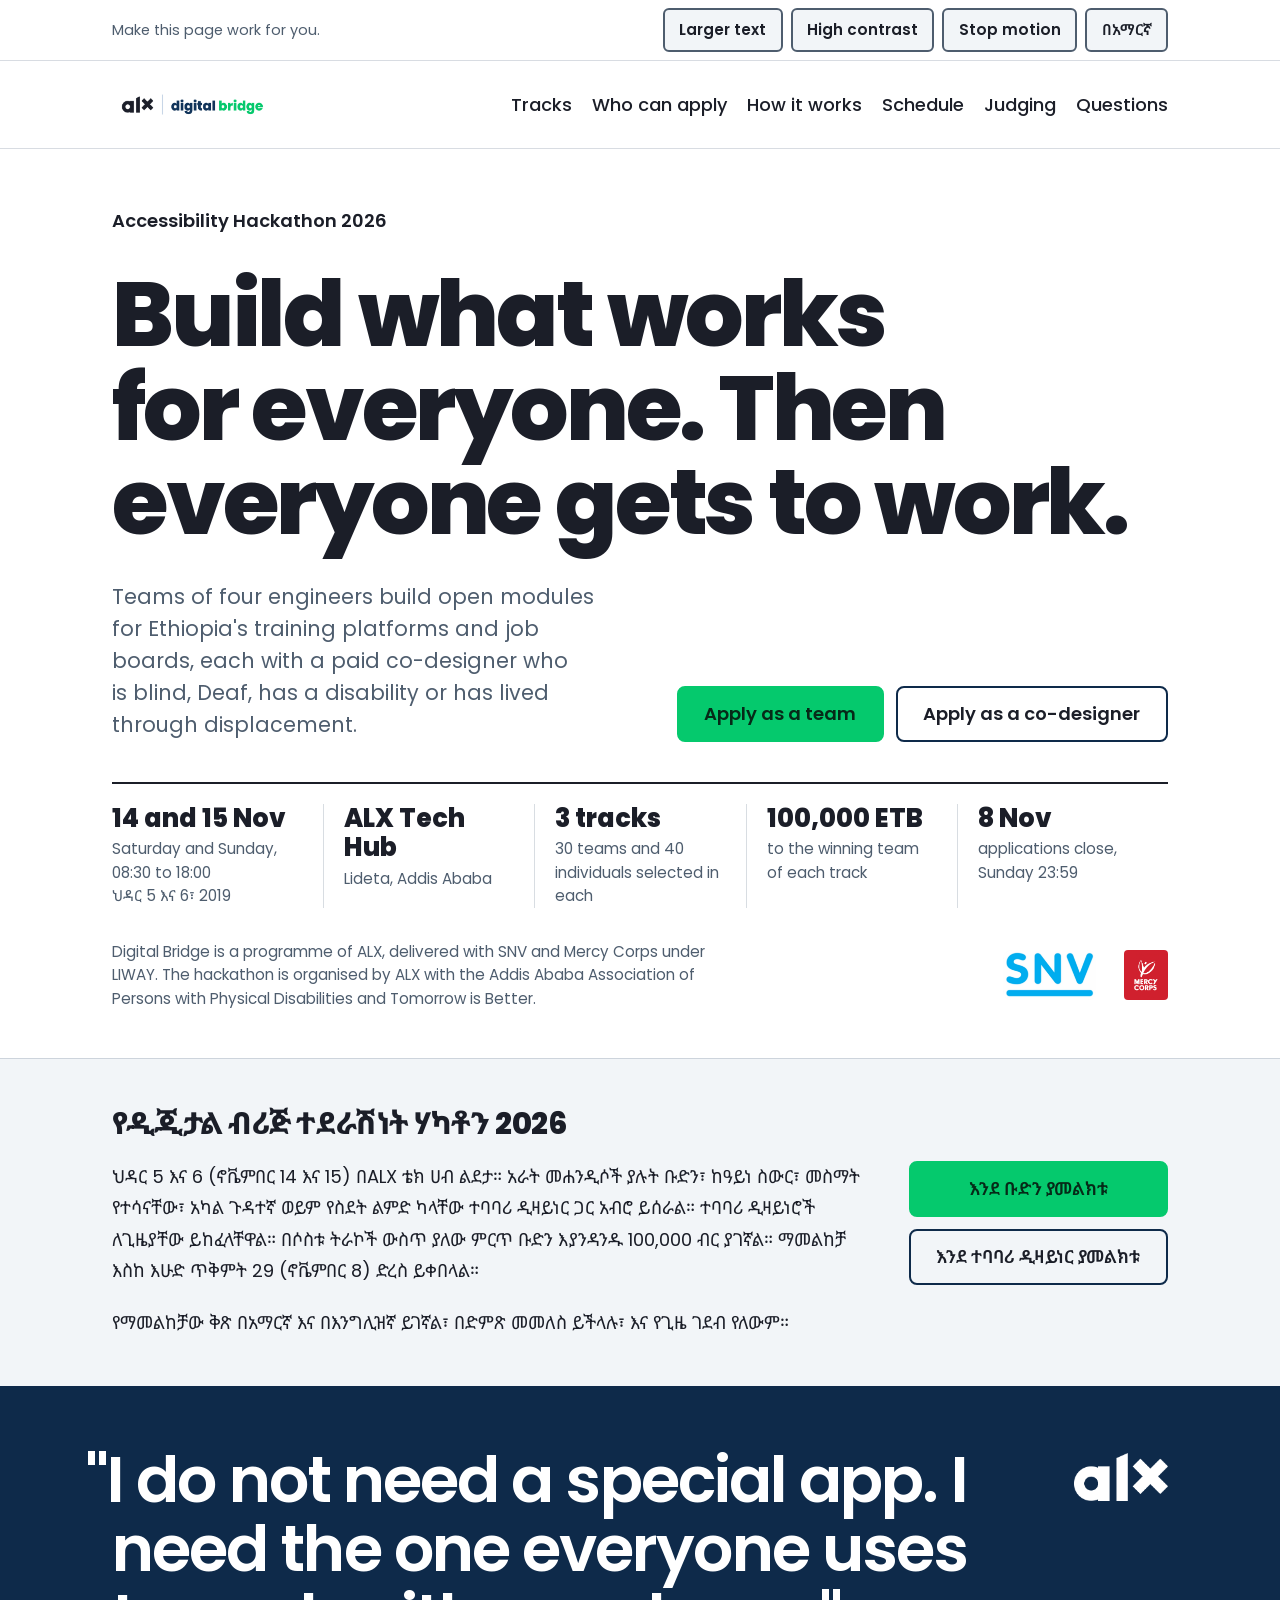
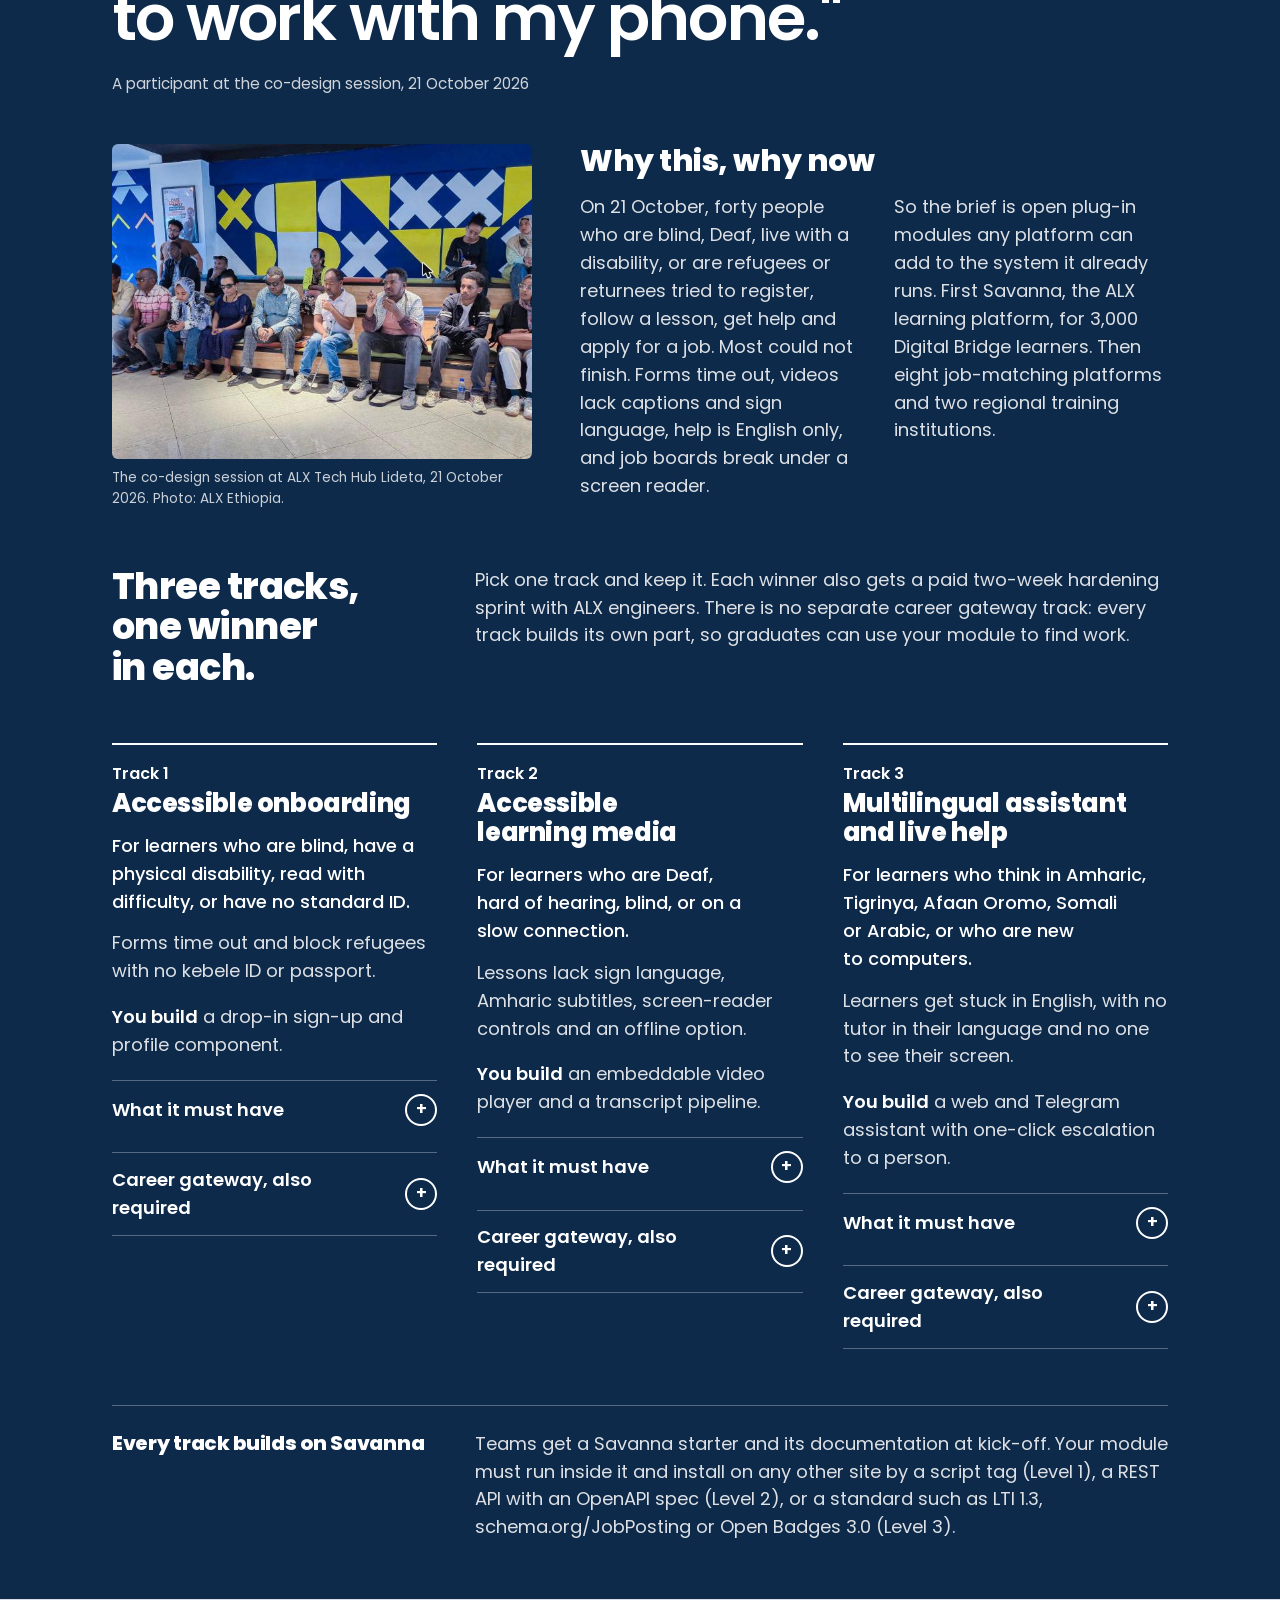
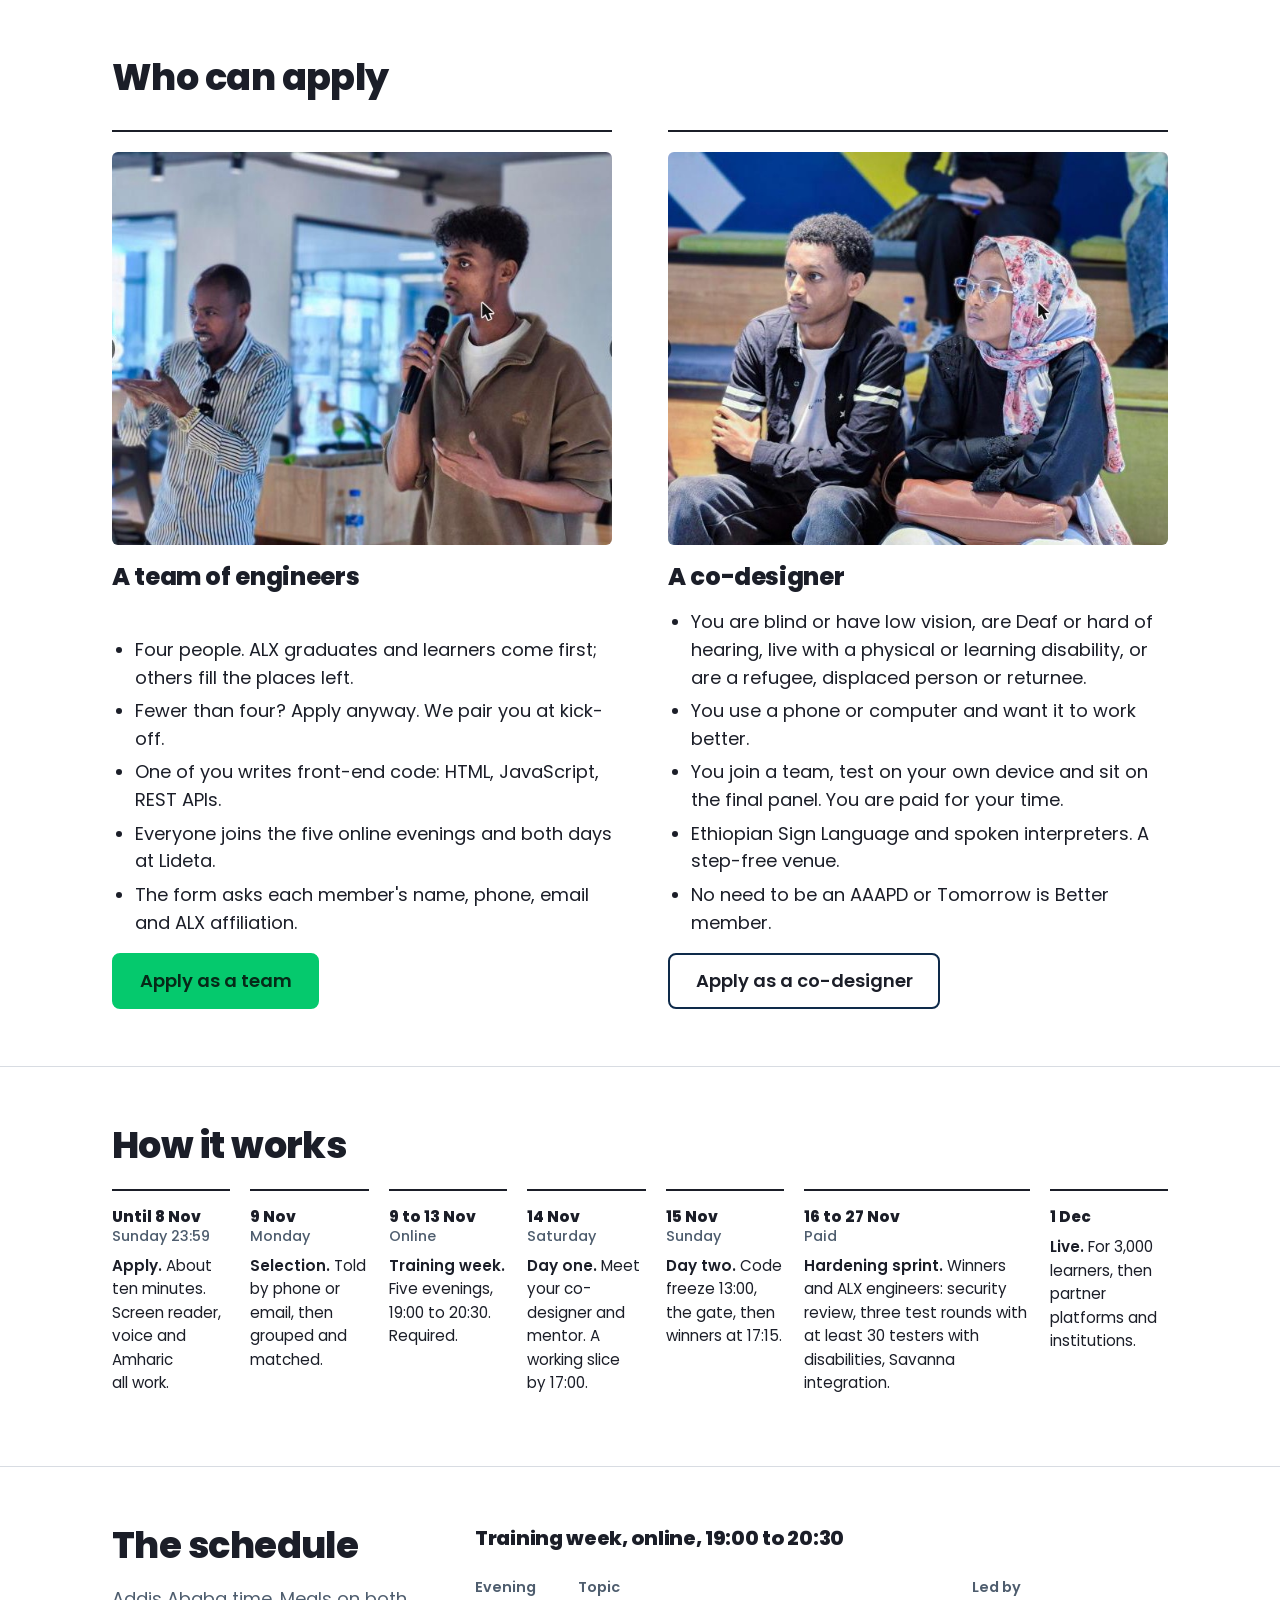
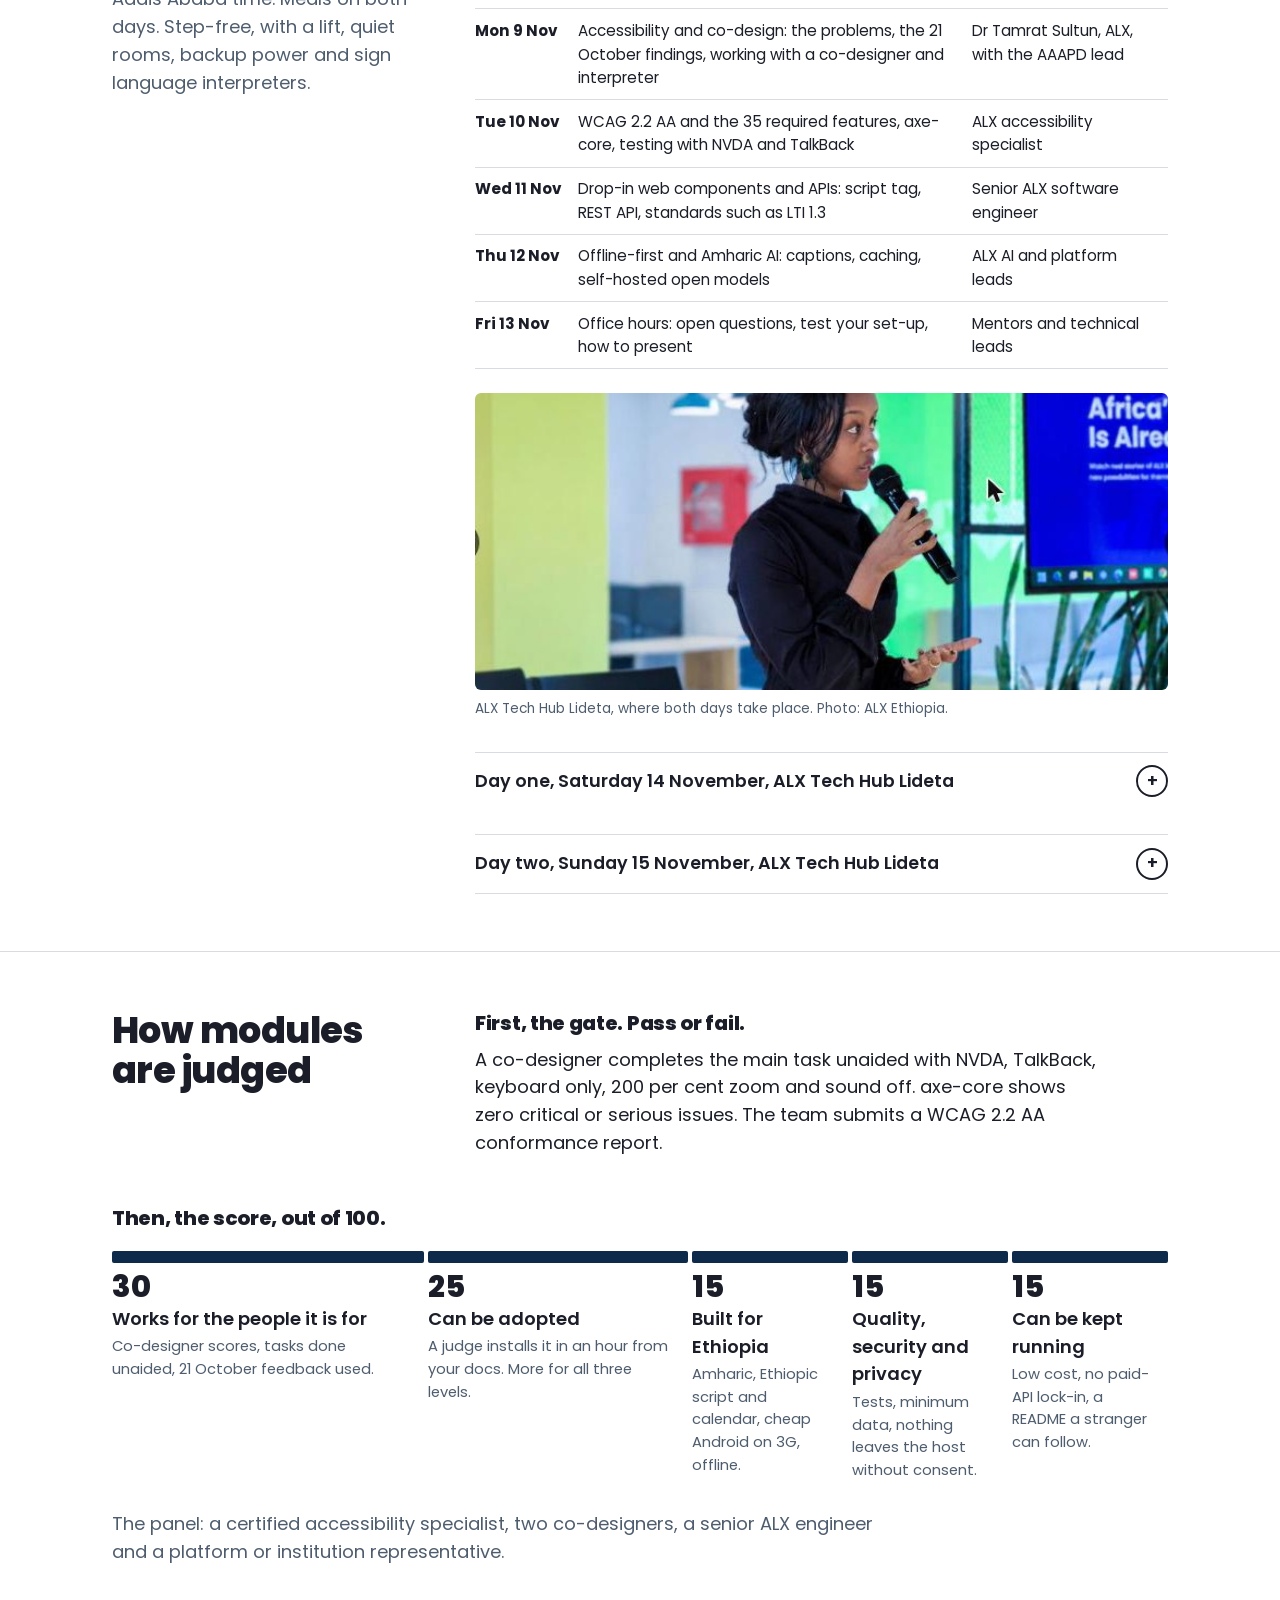
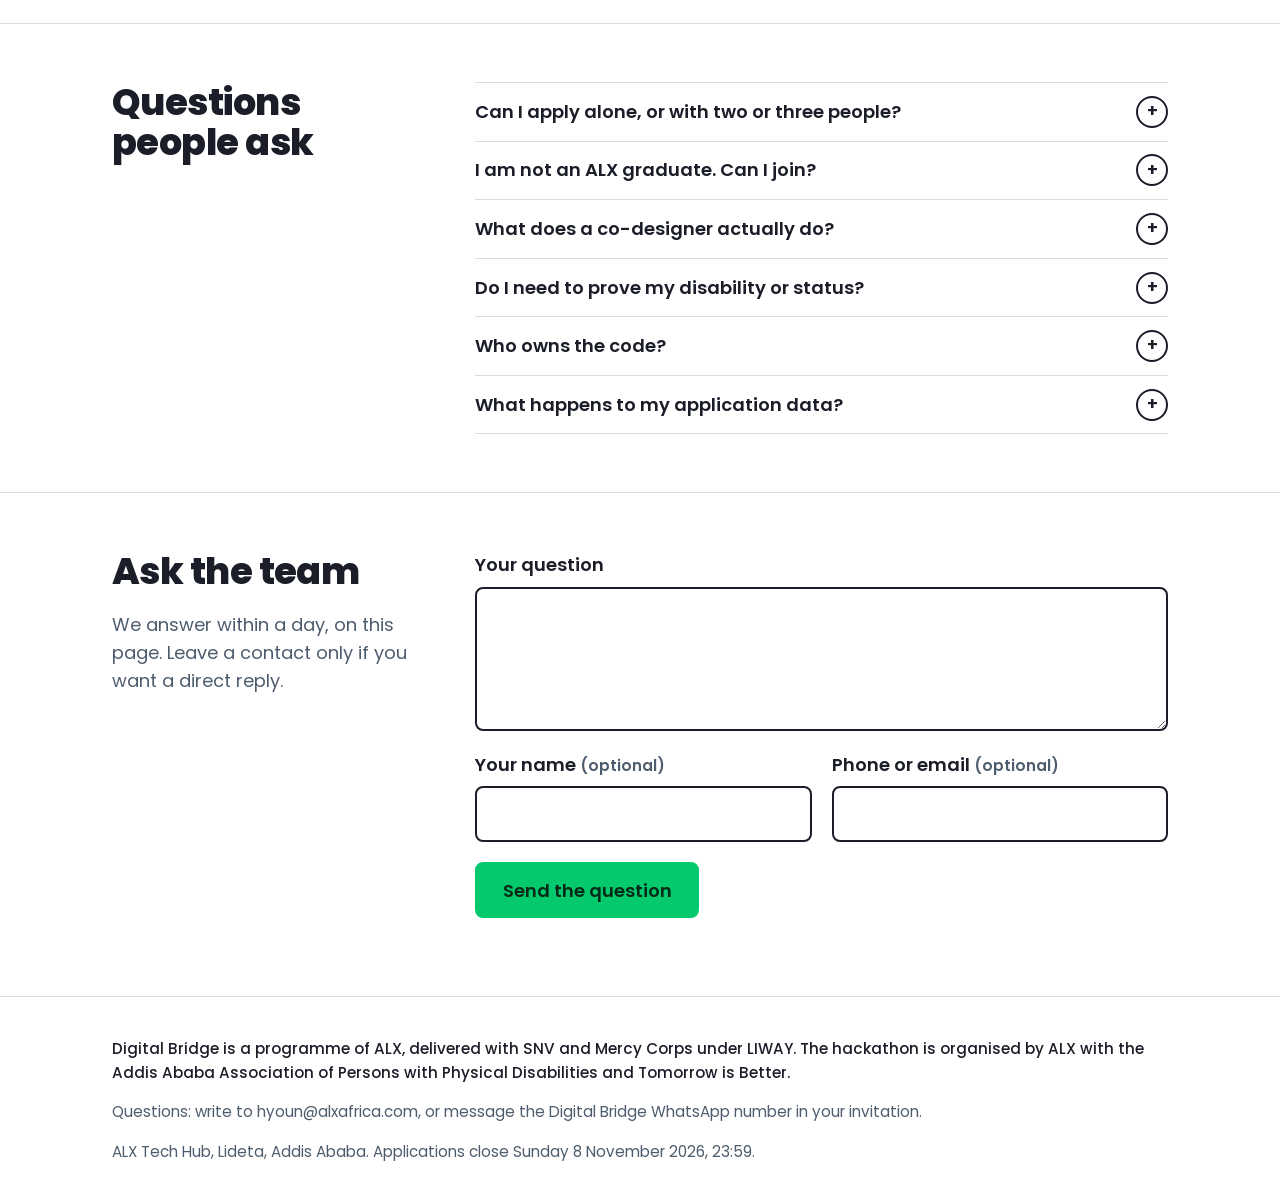
==== commit 967d9c6d: "feat: co-design session photographs from ALX Ethiopia in four places" ====
--- a/index.html
+++ b/index.html
@@ -132,6 +132,10 @@
       <img class="alx-mark" src="assets/alx-white.png" alt="ALX" width="94" height="48">
     </div>
     <div class="why-body">
+      <figure class="photo photo-wide">
+        <img src="assets/photo-codesign-2.jpg" alt="Co-designers who are blind, Deaf or have a disability sit in a row on the stepped seats of the ALX hub, listening, with the ALX wall pattern behind them." width="636" height="500" loading="lazy">
+        <figcaption>The co-design session at ALX Tech Hub Lideta, 21 October 2026. Photo: ALX Ethiopia.</figcaption>
+      </figure>
       <h2 id="why-h">Why this, why now</h2>
       <div class="two-col">
         <p>On 21 October, forty people who are blind, Deaf, live with a disability, or are refugees or returnees tried to register, follow a lesson, get help and apply for a job. Most could not finish. Forms time out, videos lack captions and sign language, help is English only, and job boards break under a screen reader.</p>
@@ -252,6 +256,9 @@
     <h2 id="apply-h">Who can apply</h2>
     <div class="routes">
       <div class="route">
+        <figure class="photo">
+          <img src="assets/photo-codesign-3.jpg" alt="Two young men at the co-design session, one speaking into a microphone, the other gesturing as he explains." width="636" height="500" loading="lazy">
+        </figure>
         <h3>A team of engineers</h3>
         <ul>
           <li>Four people. ALX graduates and learners come first; others fill the places left.</li>
@@ -263,6 +270,9 @@
         <a class="btn mint" href="apply.html?role=team">Apply as a team</a>
       </div>
       <div class="route">
+        <figure class="photo">
+          <img src="assets/photo-codesign-4.jpg" alt="Two co-designers listening at the session, a young man and a woman in a floral headscarf and glasses." width="636" height="500" loading="lazy">
+        </figure>
         <h3>A co-designer</h3>
         <ul>
           <li>You are blind or have low vision, are Deaf or hard of hearing, live with a physical or learning disability, or are a refugee, displaced person or returnee.</li>
@@ -313,6 +323,11 @@
           </tbody>
         </table></div>
       </div>
+
+      <figure class="photo photo-wide">
+        <img src="assets/photo-codesign-1.jpg" alt="A facilitator speaks with a microphone in the ALX hub, in front of a green wall and a screen that reads Africa's talent is already here." width="636" height="500" loading="lazy">
+        <figcaption>ALX Tech Hub Lideta, where both days take place. Photo: ALX Ethiopia.</figcaption>
+      </figure>
 
       <details class="sched">
         <summary>Day one, Saturday 14 November, ALX Tech Hub Lideta</summary>
--- a/site.css
+++ b/site.css
@@ -394,6 +394,22 @@
 /* ----- ask the team ----- */
 .ask-pair { display: grid; gap: 1.25rem; }
 @media (min-width: 40rem) { .ask-pair { grid-template-columns: 1fr 1fr; } }
+
+/* ----- photographs ----- */
+.photo { margin: 0; display: grid; gap: 0.5rem; min-width: 0; }
+.photo img { width: 100%; height: auto; aspect-ratio: 636 / 500; object-fit: cover; border-radius: 6px; display: block; }
+.photo figcaption { font-size: 0.85rem; color: var(--muted); }
+.band .photo figcaption { color: rgba(255, 255, 255, 0.78); }
+:root[data-contrast="high"] .band .photo figcaption { color: #fff; }
+.photo-wide { margin-bottom: 0.5rem; }
+.photo-wide img { aspect-ratio: 21 / 9; }
+@media (min-width: 860px) {
+  .why-body { grid-template-columns: minmax(0, 5fr) minmax(0, 7fr); grid-template-rows: auto 1fr; column-gap: 3rem; align-items: start; }
+  .why-body .photo-wide { grid-row: 1 / 3; margin: 0; }
+  .why-body .photo-wide img { aspect-ratio: 4 / 3; height: 100%; }
+  .why-body h2 { grid-column: 2; }
+  .why-body .two-col { grid-column: 2; }
+}
 
 /* ----- schedule tables ----- */
 .sched { display: grid; gap: 1rem; }
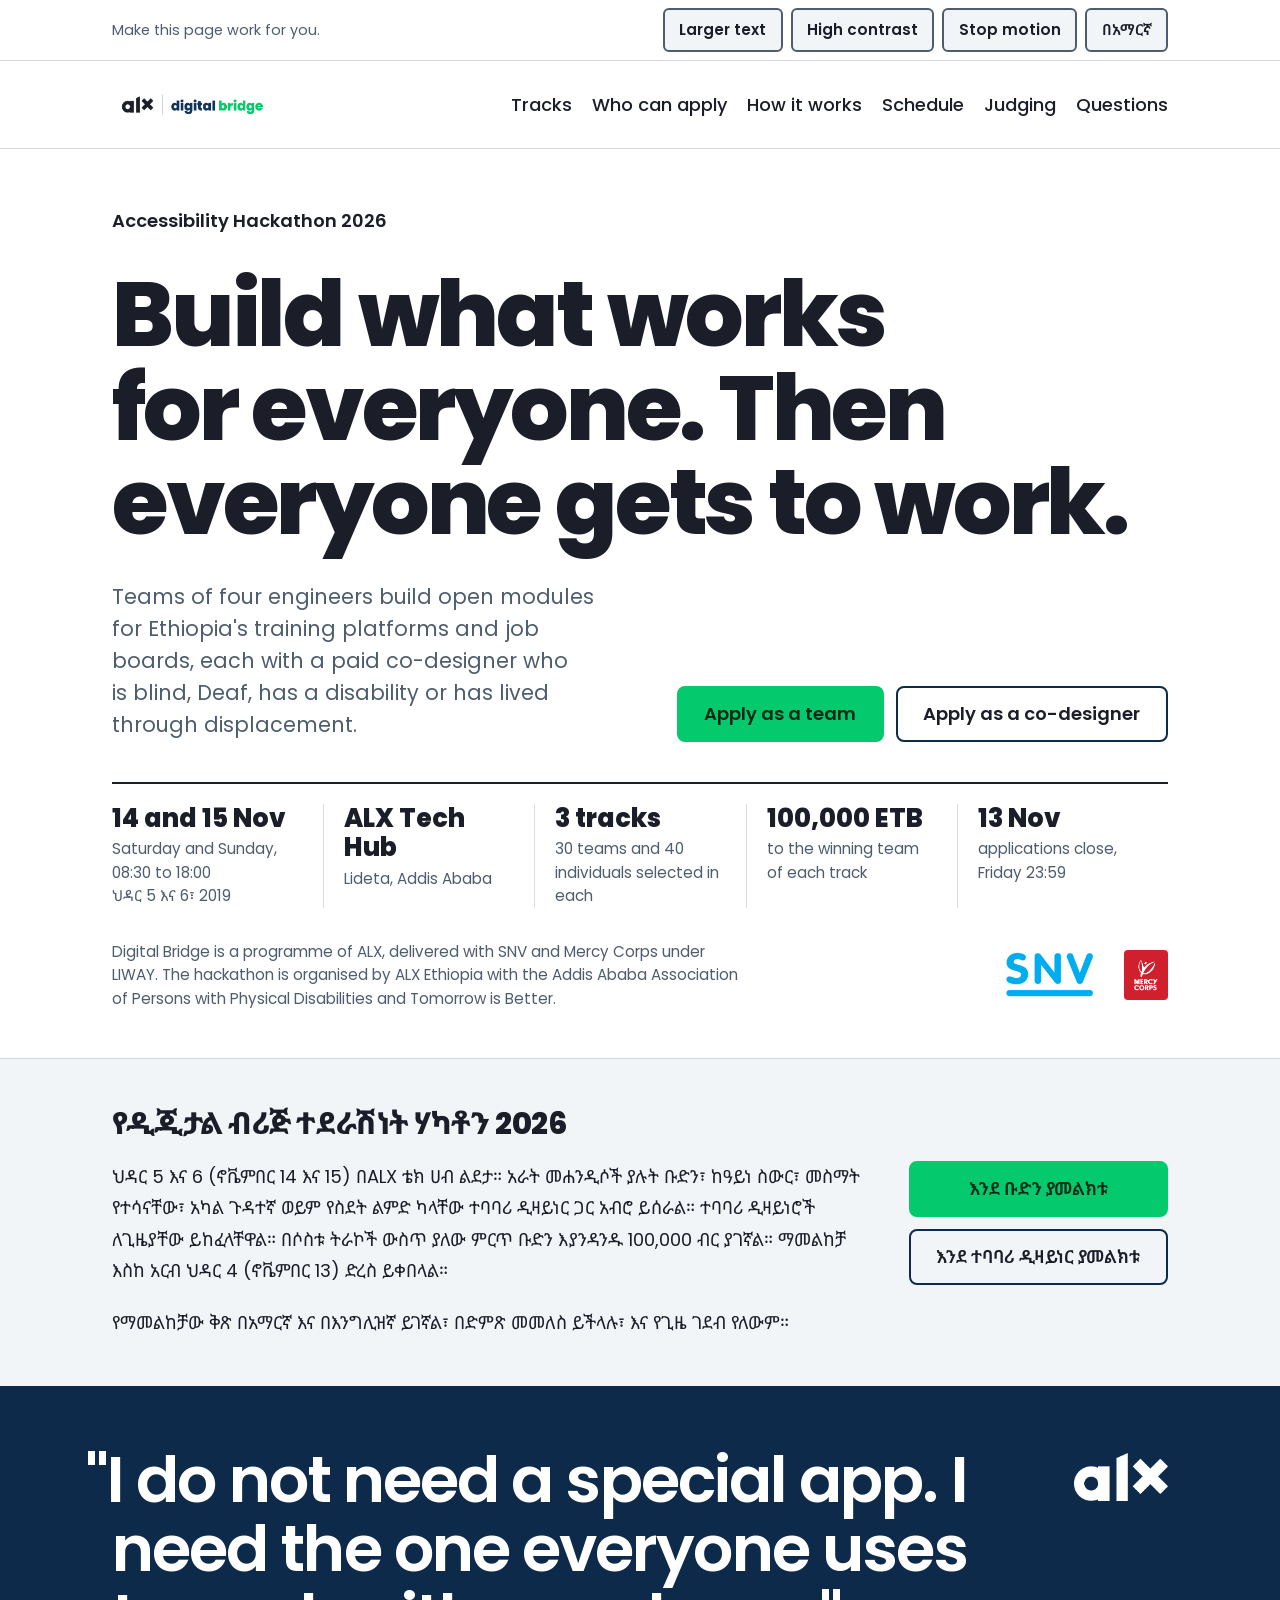
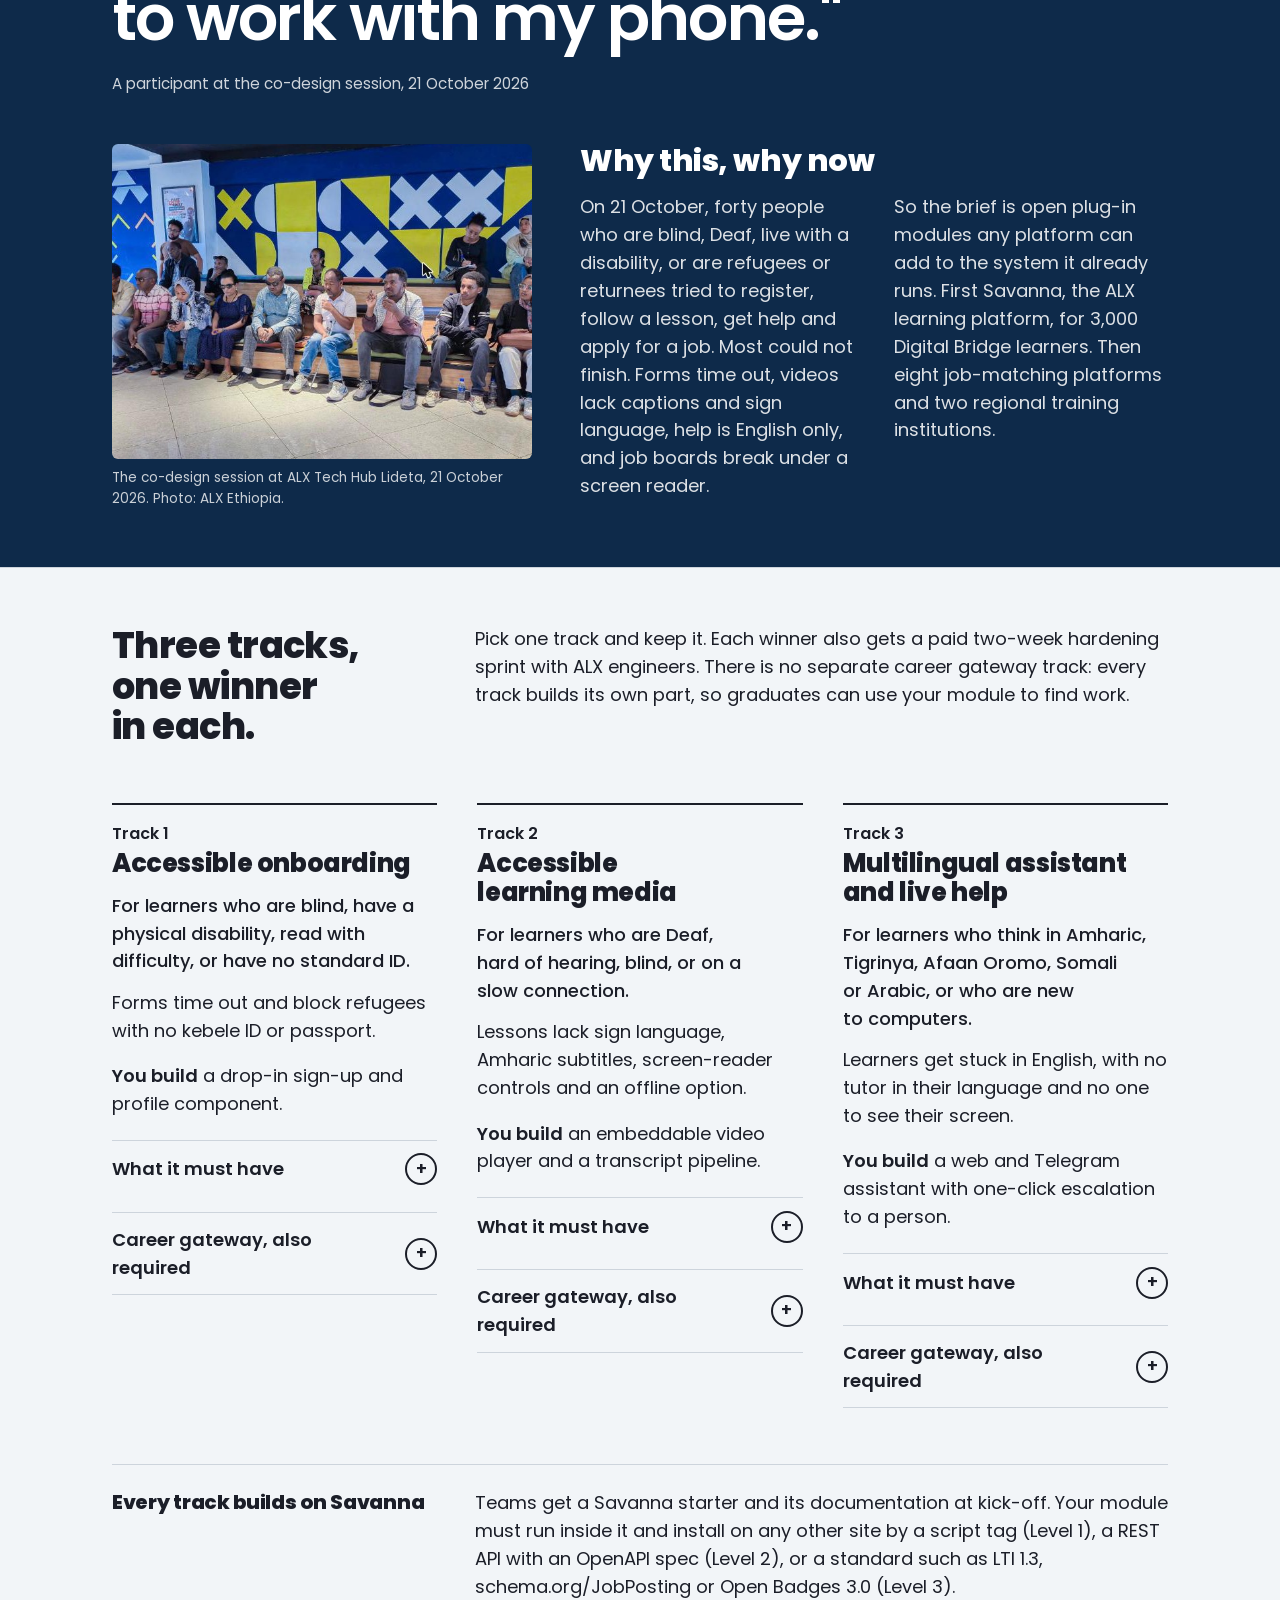
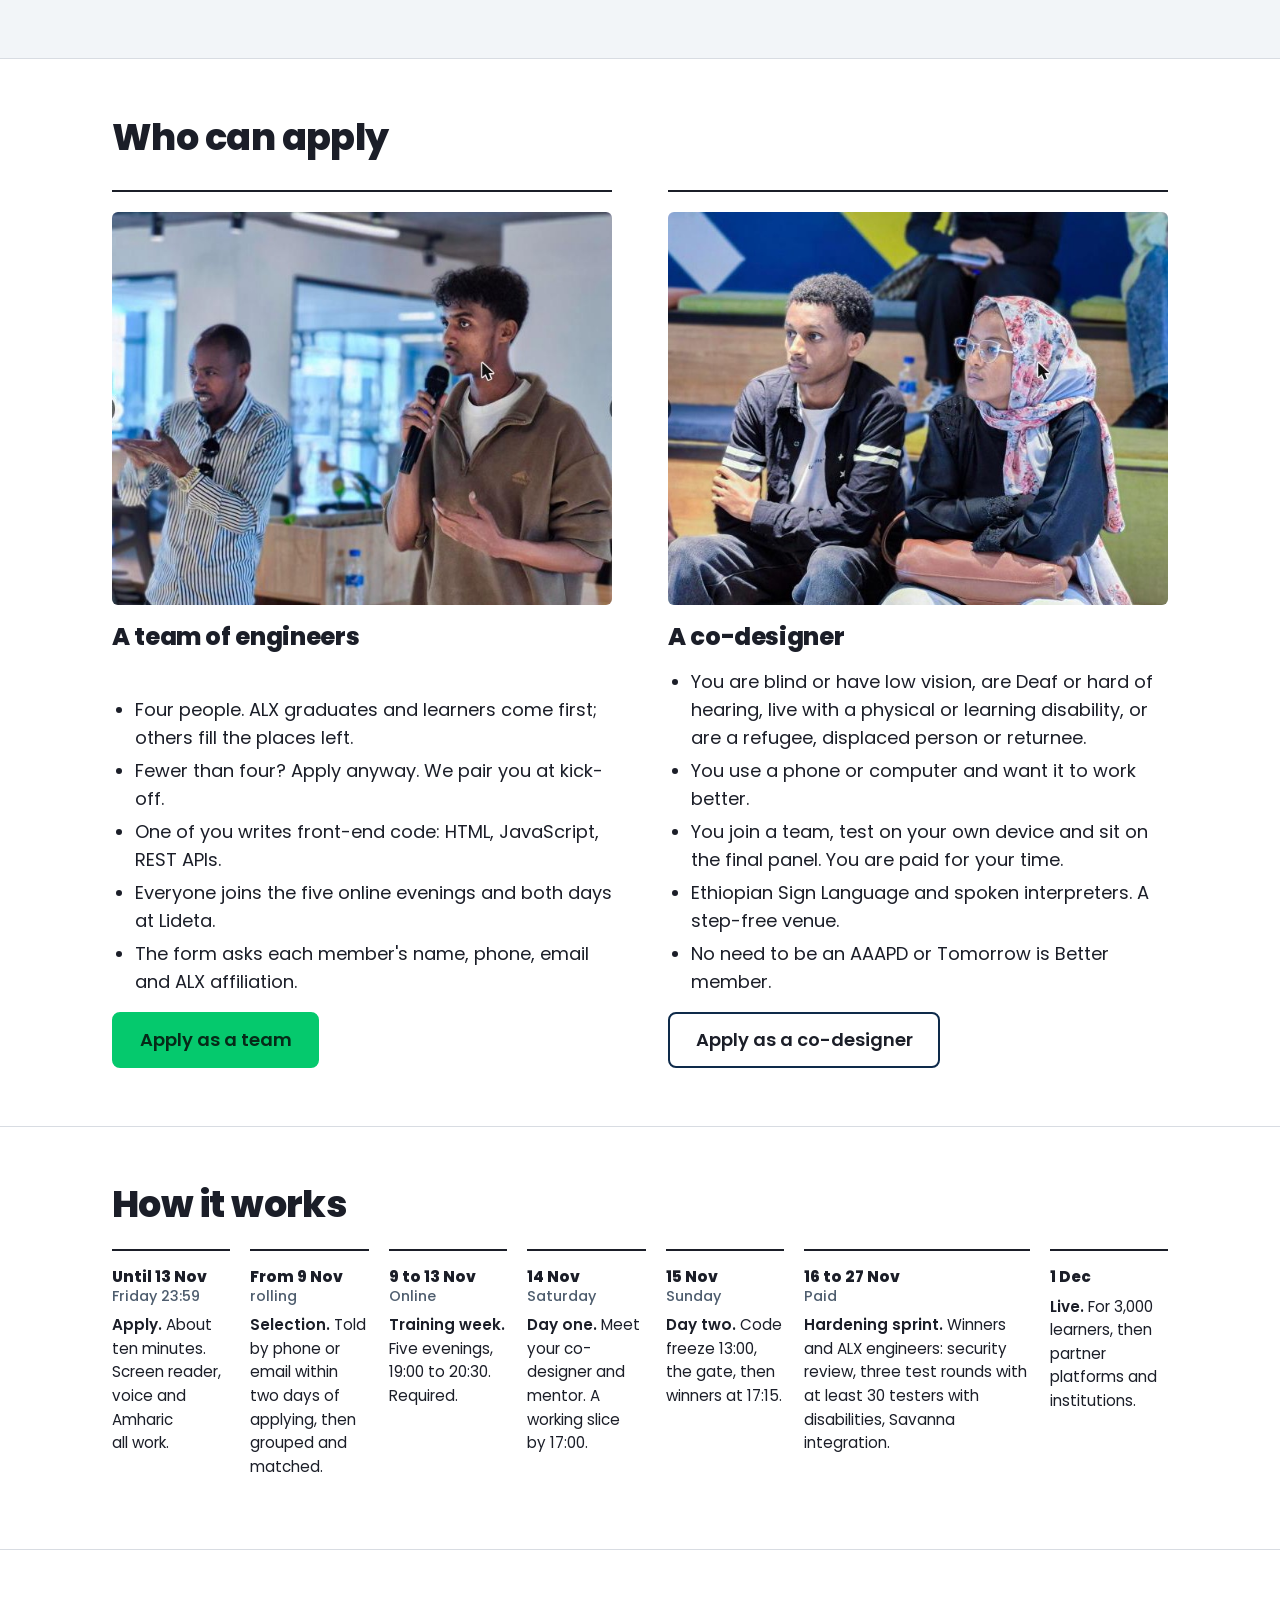
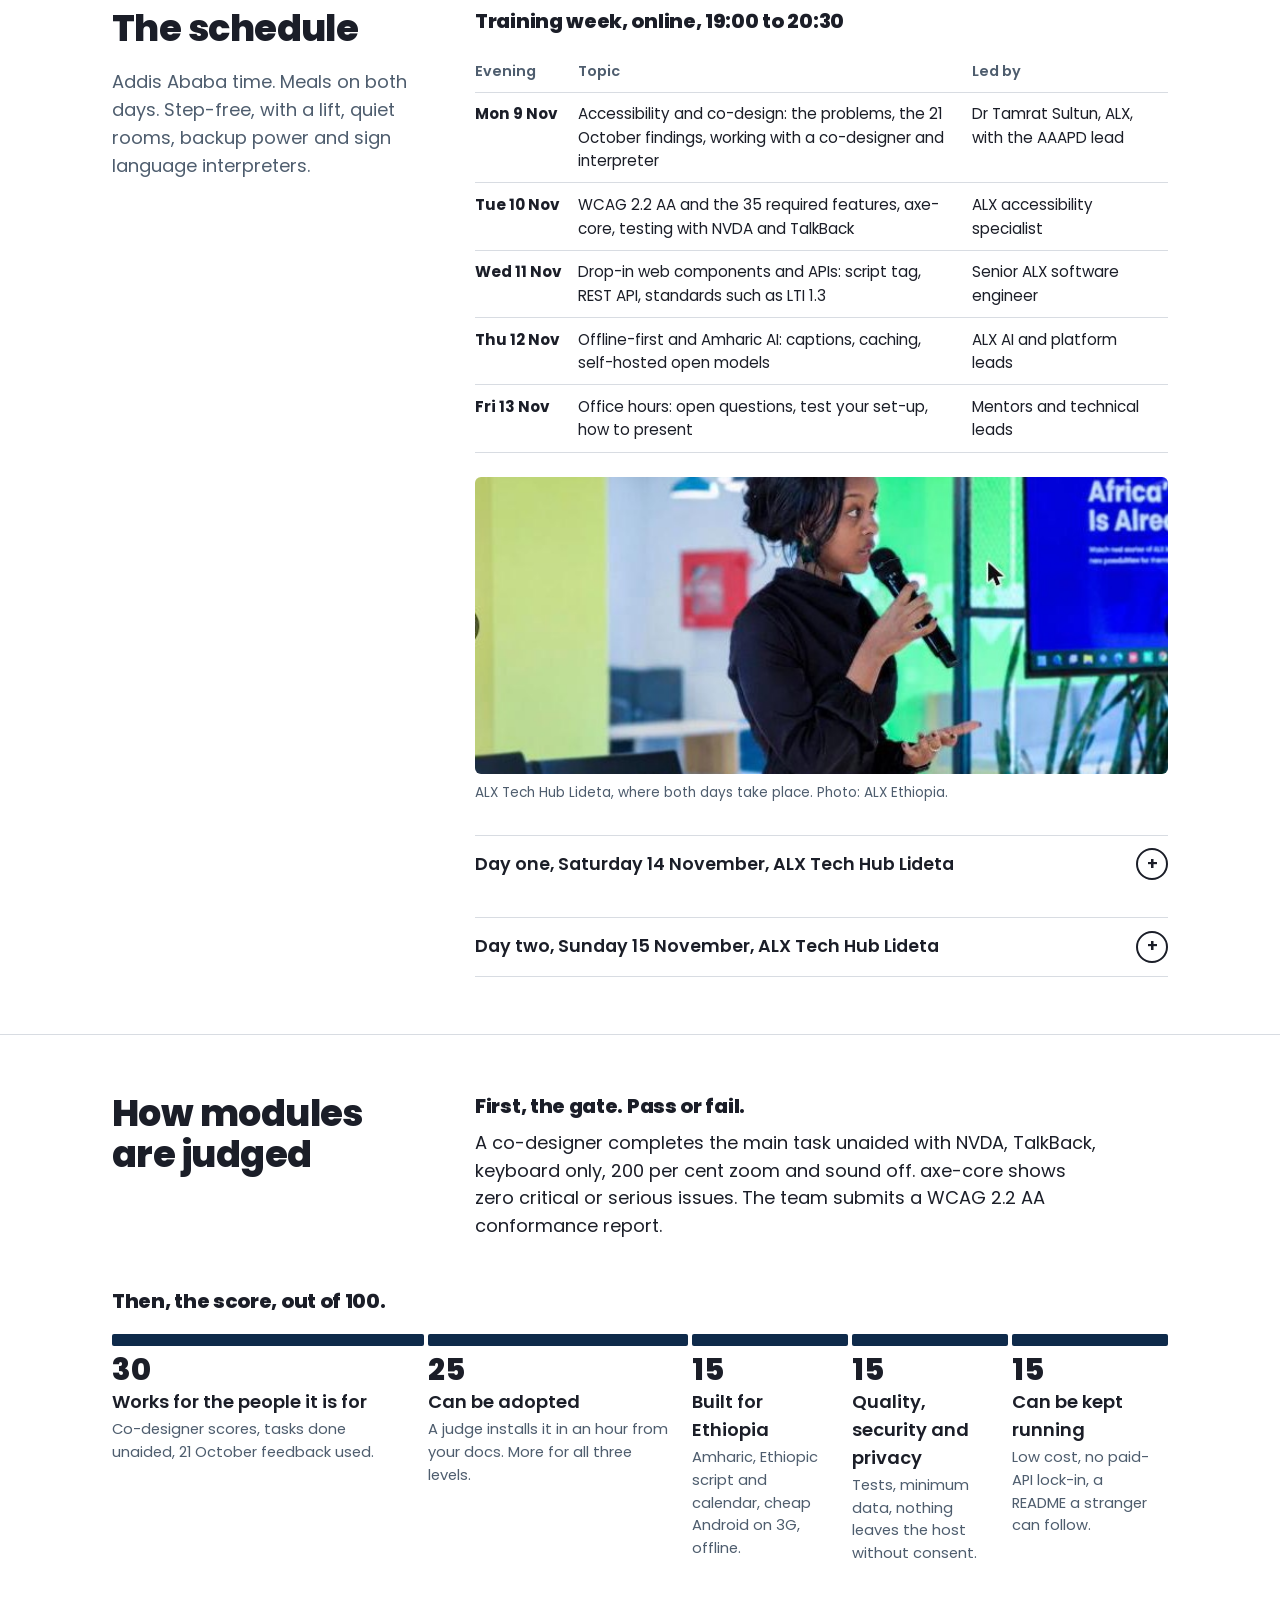
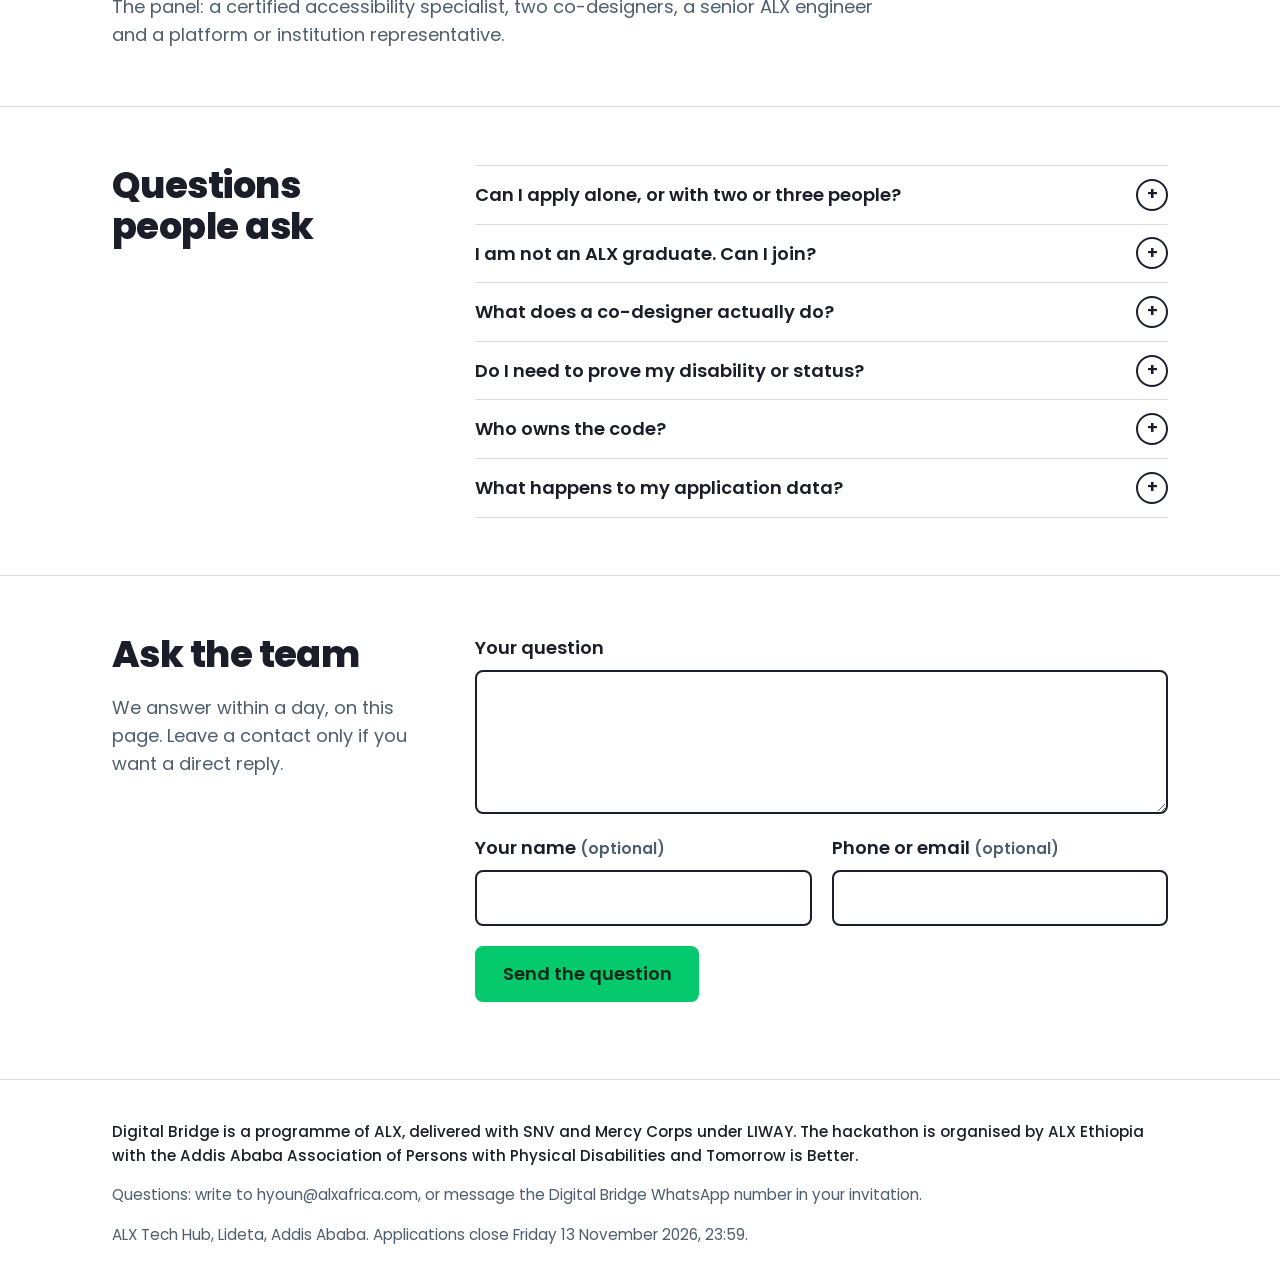
==== commit e27d47a8: "Heaven round 2: deadline 13 Nov, rolling selection, ALX Ethiopia in organiser line, tracks on their " ====
--- a/index.html
+++ b/index.html
@@ -8,7 +8,7 @@
 <link rel="icon" href="assets/db-square.png">
 <meta property="og:type" content="website">
 <meta property="og:title" content="Digital Bridge Accessibility Hackathon 2026, an ALX programme">
-<meta property="og:description" content="14 and 15 November 2026 at ALX Tech Hub Lideta. Three tracks, 100,000 ETB per track, teams of four engineers paired with paid co-designers. Applications close 8 November.">
+<meta property="og:description" content="14 and 15 November 2026 at ALX Tech Hub Lideta. Three tracks, 100,000 ETB per track, teams of four engineers paired with paid co-designers. Applications close 13 November.">
 <meta property="og:image" content="https://digitalbridge.et/assets/db-square.png">
 <meta property="og:url" content="https://digitalbridge.et/">
 <link rel="preconnect" href="https://fonts.googleapis.com">
@@ -96,10 +96,10 @@
       <li><b>ALX Tech Hub</b><span>Lideta, Addis Ababa</span></li>
       <li><b>3 tracks</b><span>30 teams and 40 individuals selected in each</span></li>
       <li><b>100,000 ETB</b><span>to the winning team of each track</span></li>
-      <li><b>8 Nov</b><span>applications close, Sunday 23:59</span></li>
+      <li><b>13 Nov</b><span>applications close, Friday 23:59</span></li>
     </ul>
     <div class="signed-row">
-      <p class="signed">Digital Bridge is a programme of ALX, delivered with SNV and Mercy Corps under LIWAY. The hackathon is organised by ALX with the Addis Ababa Association of Persons with Physical Disabilities and Tomorrow is Better.</p>
+      <p class="signed">Digital Bridge is a programme of ALX, delivered with SNV and Mercy Corps under LIWAY. The hackathon is organised by ALX Ethiopia with the Addis Ababa Association of Persons with Physical Disabilities and Tomorrow is Better.</p>
       <ul class="partner-logos" role="list" aria-label="Delivered with">
         <li><img src="assets/snv.png" alt="SNV" width="92" height="50"></li>
         <li><img src="assets/mercy-corps.png" alt="Mercy Corps" width="44" height="50"></li>
@@ -112,7 +112,7 @@
   <div class="wrap am-grid">
     <div class="stack">
       <h2 id="am-h">የዲጂታል ብሪጅ ተደራሽነት ሃካቶን 2026</h2>
-      <p class="am">ህዳር 5 እና 6 (ኖቬምበር 14 እና 15) በALX ቴክ ሀብ ልደታ። አራት መሐንዲሶች ያሉት ቡድን፣ ከዓይነ ስውር፣ መስማት የተሳናቸው፣ አካል ጉዳተኛ ወይም የስደት ልምድ ካላቸው ተባባሪ ዲዛይነር ጋር አብሮ ይሰራል። ተባባሪ ዲዛይነሮች ለጊዜያቸው ይከፈላቸዋል። በሶስቱ ትራኮች ውስጥ ያለው ምርጥ ቡድን እያንዳንዱ 100,000 ብር ያገኛል። ማመልከቻ እስከ እሁድ ጥቅምት 29 (ኖቬምበር 8) ድረስ ይቀበላል።</p>
+      <p class="am">ህዳር 5 እና 6 (ኖቬምበር 14 እና 15) በALX ቴክ ሀብ ልደታ። አራት መሐንዲሶች ያሉት ቡድን፣ ከዓይነ ስውር፣ መስማት የተሳናቸው፣ አካል ጉዳተኛ ወይም የስደት ልምድ ካላቸው ተባባሪ ዲዛይነር ጋር አብሮ ይሰራል። ተባባሪ ዲዛይነሮች ለጊዜያቸው ይከፈላቸዋል። በሶስቱ ትራኮች ውስጥ ያለው ምርጥ ቡድን እያንዳንዱ 100,000 ብር ያገኛል። ማመልከቻ እስከ አርብ ህዳር 4 (ኖቬምበር 13) ድረስ ይቀበላል።</p>
       <p class="am">የማመልከቻው ቅጽ በአማርኛ እና በእንግሊዝኛ ይገኛል፣ በድምጽ መመለስ ይችላሉ፣ እና የጊዜ ገደብ የለውም።</p>
     </div>
     <div class="cta">
@@ -145,7 +145,7 @@
   </div>
 </section>
 
-<section class="band tracks" id="tracks" aria-labelledby="tracks-h">
+<section class="tracks" id="tracks" aria-labelledby="tracks-h">
   <div class="wrap">
     <div class="split">
       <h2 id="tracks-h">Three tracks, one winner in each.</h2>
@@ -291,8 +291,8 @@
   <div class="wrap">
     <h2 id="how-h">How it works</h2>
     <ol class="timeline" role="list">
-      <li><time datetime="2026-11-08">Until 8 Nov<small>Sunday 23:59</small></time><p><strong>Apply.</strong> About ten minutes. Screen reader, voice and Amharic all work.</p></li>
-      <li><time datetime="2026-11-09">9 Nov<small>Monday</small></time><p><strong>Selection.</strong> Told by phone or email, then grouped and matched.</p></li>
+      <li><time datetime="2026-11-13">Until 13 Nov<small>Friday 23:59</small></time><p><strong>Apply.</strong> About ten minutes. Screen reader, voice and Amharic all work.</p></li>
+      <li><time datetime="2026-11-09">From 9 Nov<small>rolling</small></time><p><strong>Selection.</strong> Told by phone or email within two days of applying, then grouped and matched.</p></li>
       <li><time datetime="2026-11-09">9 to 13 Nov<small>Online</small></time><p><strong>Training week.</strong> Five evenings, 19:00 to 20:30. Required.</p></li>
       <li><time datetime="2026-11-14">14 Nov<small>Saturday</small></time><p><strong>Day one.</strong> Meet your co-designer and mentor. A working slice by 17:00.</p></li>
       <li><time datetime="2026-11-15">15 Nov<small>Sunday</small></time><p><strong>Day two.</strong> Code freeze 13:00, the gate, then winners at 17:15.</p></li>
@@ -444,9 +444,9 @@
 
 <footer class="site">
   <div class="wrap">
-    <p class="partners">Digital Bridge is a programme of ALX, delivered with SNV and Mercy Corps under LIWAY. The hackathon is organised by ALX with the Addis Ababa Association of Persons with Physical Disabilities and Tomorrow is Better.</p>
+    <p class="partners">Digital Bridge is a programme of ALX, delivered with SNV and Mercy Corps under LIWAY. The hackathon is organised by ALX Ethiopia with the Addis Ababa Association of Persons with Physical Disabilities and Tomorrow is Better.</p>
     <p>Questions: write to <span class="sel">hyoun@alxafrica.com</span>, or message the Digital Bridge WhatsApp number in your invitation.</p>
-    <p>ALX Tech Hub, Lideta, Addis Ababa. Applications close Sunday 8 November 2026, 23:59.</p>
+    <p>ALX Tech Hub, Lideta, Addis Ababa. Applications close Friday 13 November 2026, 23:59.</p>
   </div>
 </footer>
 
--- a/site.css
+++ b/site.css
@@ -266,7 +266,7 @@
 #am h2 { font-size: clamp(1.4rem, 2.6vw, 1.9rem); }
 #am .am { max-width: 70ch; line-height: 1.75; }
 
-/* ----- the navy band: why, then the three tracks ----- */
+/* ----- the navy band (quote and why), then the three tracks on their own light block ----- */
 .band { background: var(--band); color: var(--band-fg); }
 section.band + section.band { border-top: 0; padding-top: 0; margin-top: -1px; }
 .band h2, .band h3 { color: var(--band-fg); }
@@ -301,20 +301,21 @@
 .two-col { display: grid; gap: 1.25rem 2.5rem; }
 @media (min-width: 60rem) { .two-col { grid-template-columns: 1fr 1fr; } }
 
+.tracks { background: var(--paper-2); }
 .tracks .split h2 { font-size: clamp(1.6rem, 3vw, 2.3rem); max-width: 14ch; }
 .tracks .intro { max-width: 64ch; }
 .track-list { display: grid; gap: 2.5rem; margin-top: clamp(2.5rem, 5vw, 3.5rem); }
 @media (min-width: 60rem) { .track-list { grid-template-columns: repeat(3, minmax(0, 1fr)); gap: 2.5rem; } }
-.track { display: flex; flex-direction: column; gap: 0.85rem; border-top: 2px solid var(--band-fg); padding-top: 1.25rem; min-width: 0; }
+.track { display: flex; flex-direction: column; gap: 0.85rem; border-top: 2px solid var(--ink); padding-top: 1.25rem; min-width: 0; }
 .track h3 { font-size: clamp(1.35rem, 2vw, 1.6rem); line-height: 1.15; }
 .t-num { display: block; font-size: 1rem; font-weight: 600; letter-spacing: 0; margin-bottom: 0.35rem; }
-.track .for { color: var(--band-fg); font-weight: 500; }
+.track .for { color: var(--ink); font-weight: 500; }
 .track .build { margin-top: 0.25rem; }
 .track details:first-of-type { margin-top: 0.5rem; }
 .track ul { padding-left: 1.1em; }
 .track .body { display: grid; gap: 0.75rem; font-size: 1rem; }
 
-.savanna { margin-top: clamp(2.5rem, 5vw, 3.5rem); padding-top: 1.5rem; border-top: 1px solid rgba(255, 255, 255, 0.3); }
+.savanna { margin-top: clamp(2.5rem, 5vw, 3.5rem); padding-top: 1.5rem; border-top: 1px solid var(--line); }
 .savanna h3 { font-size: 1.25rem; }
 .savanna p { max-width: 72ch; }
 
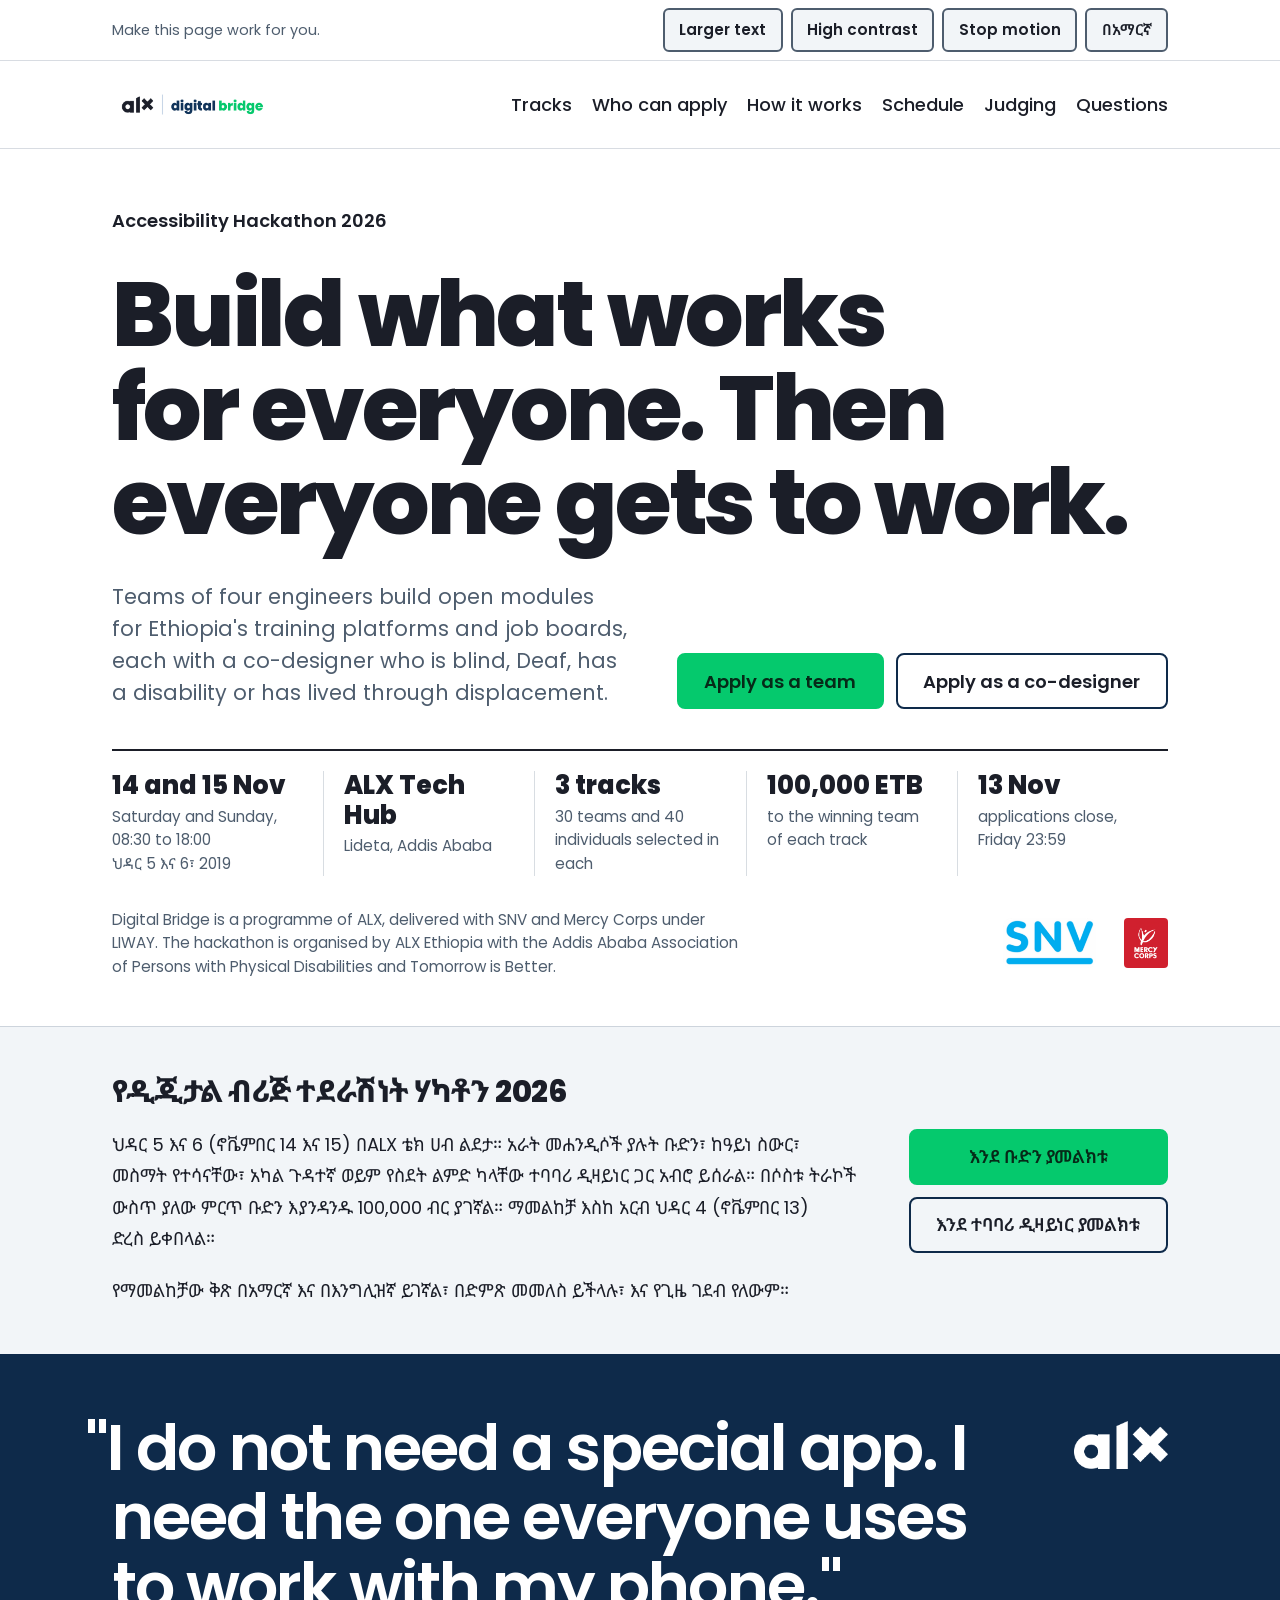
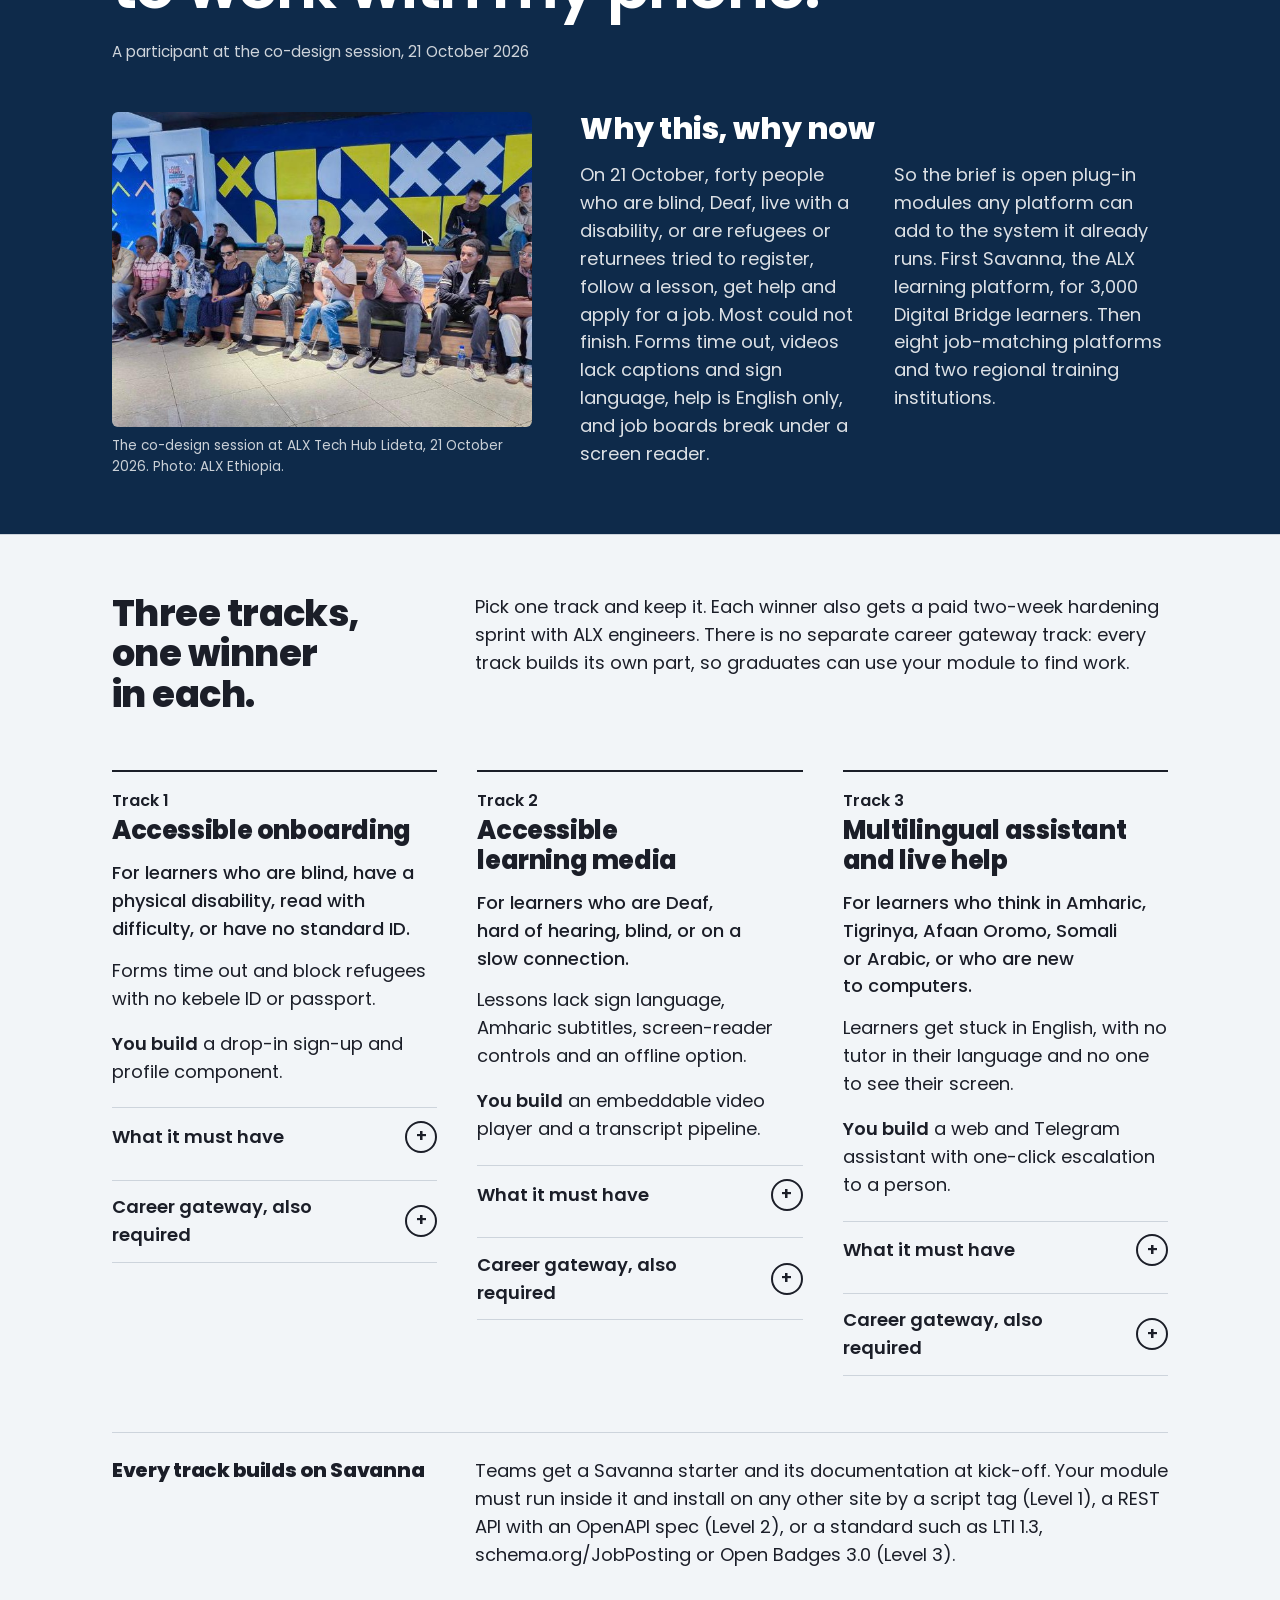
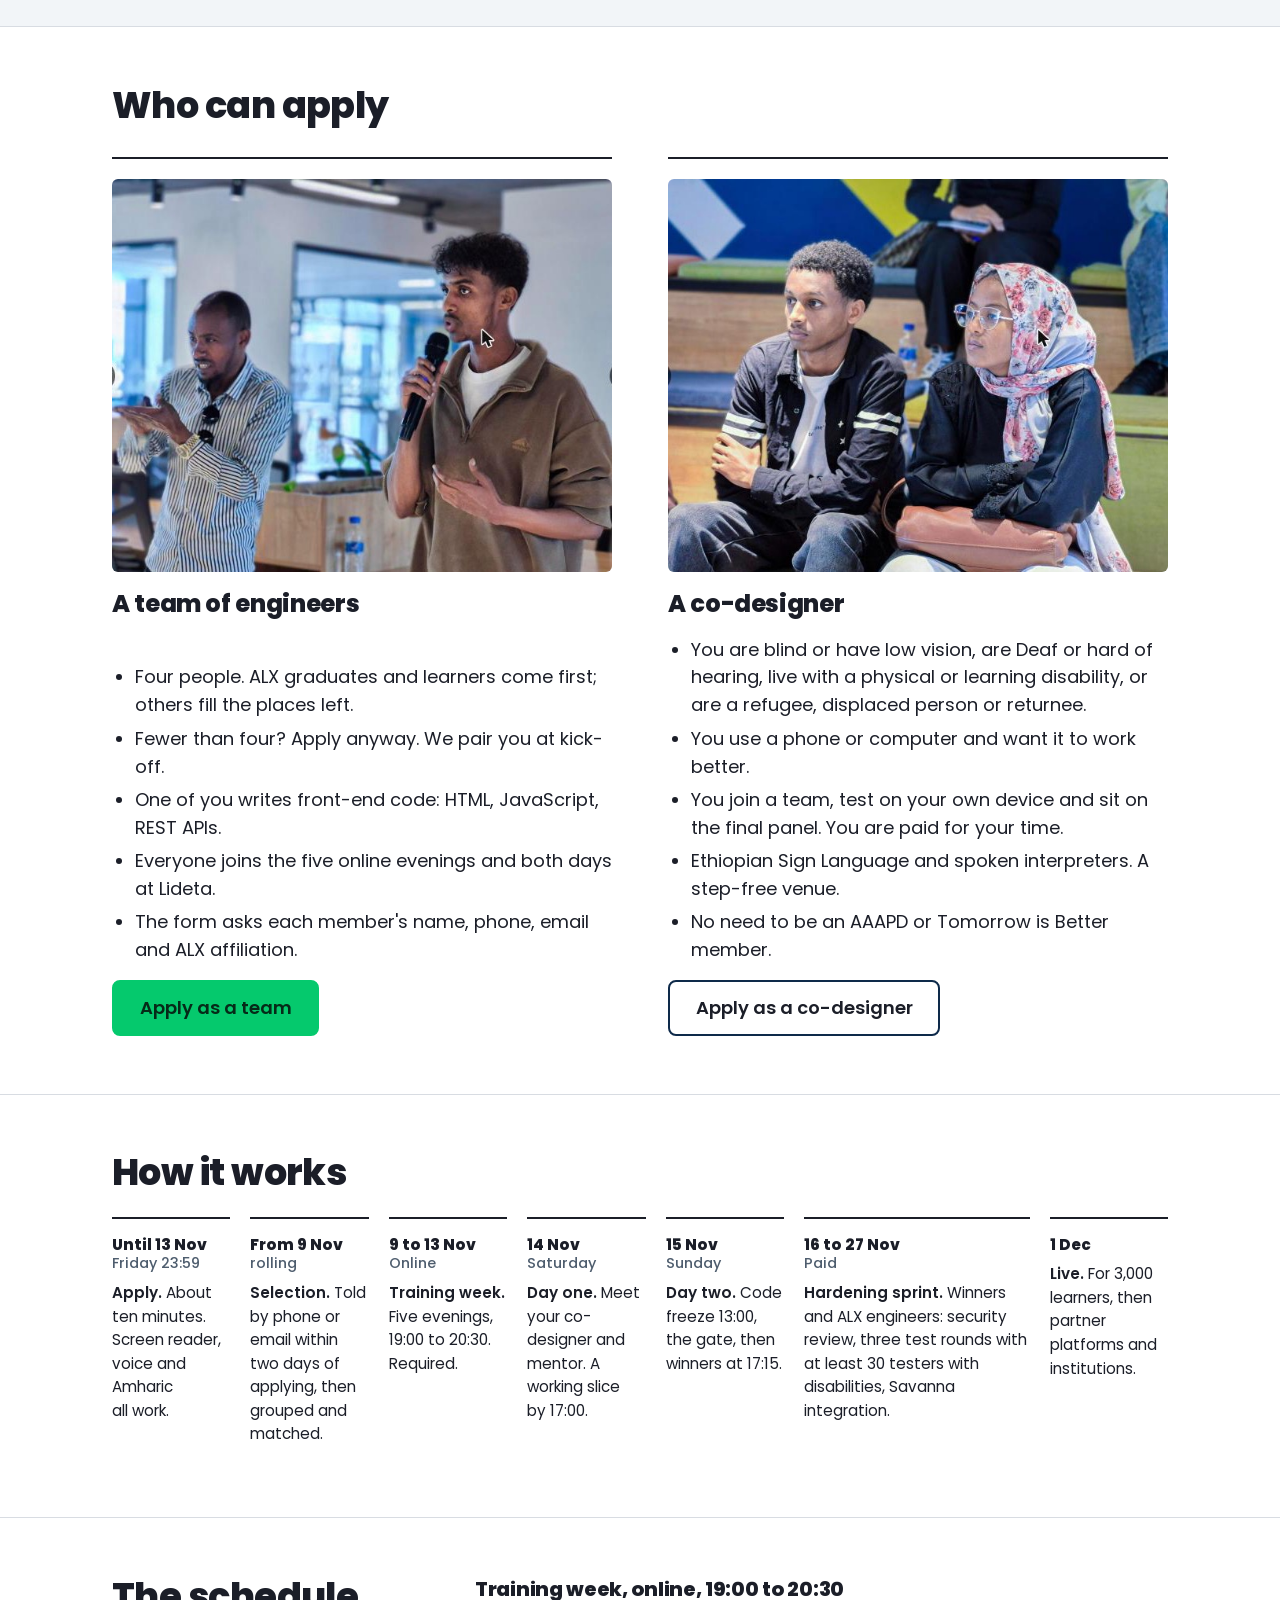
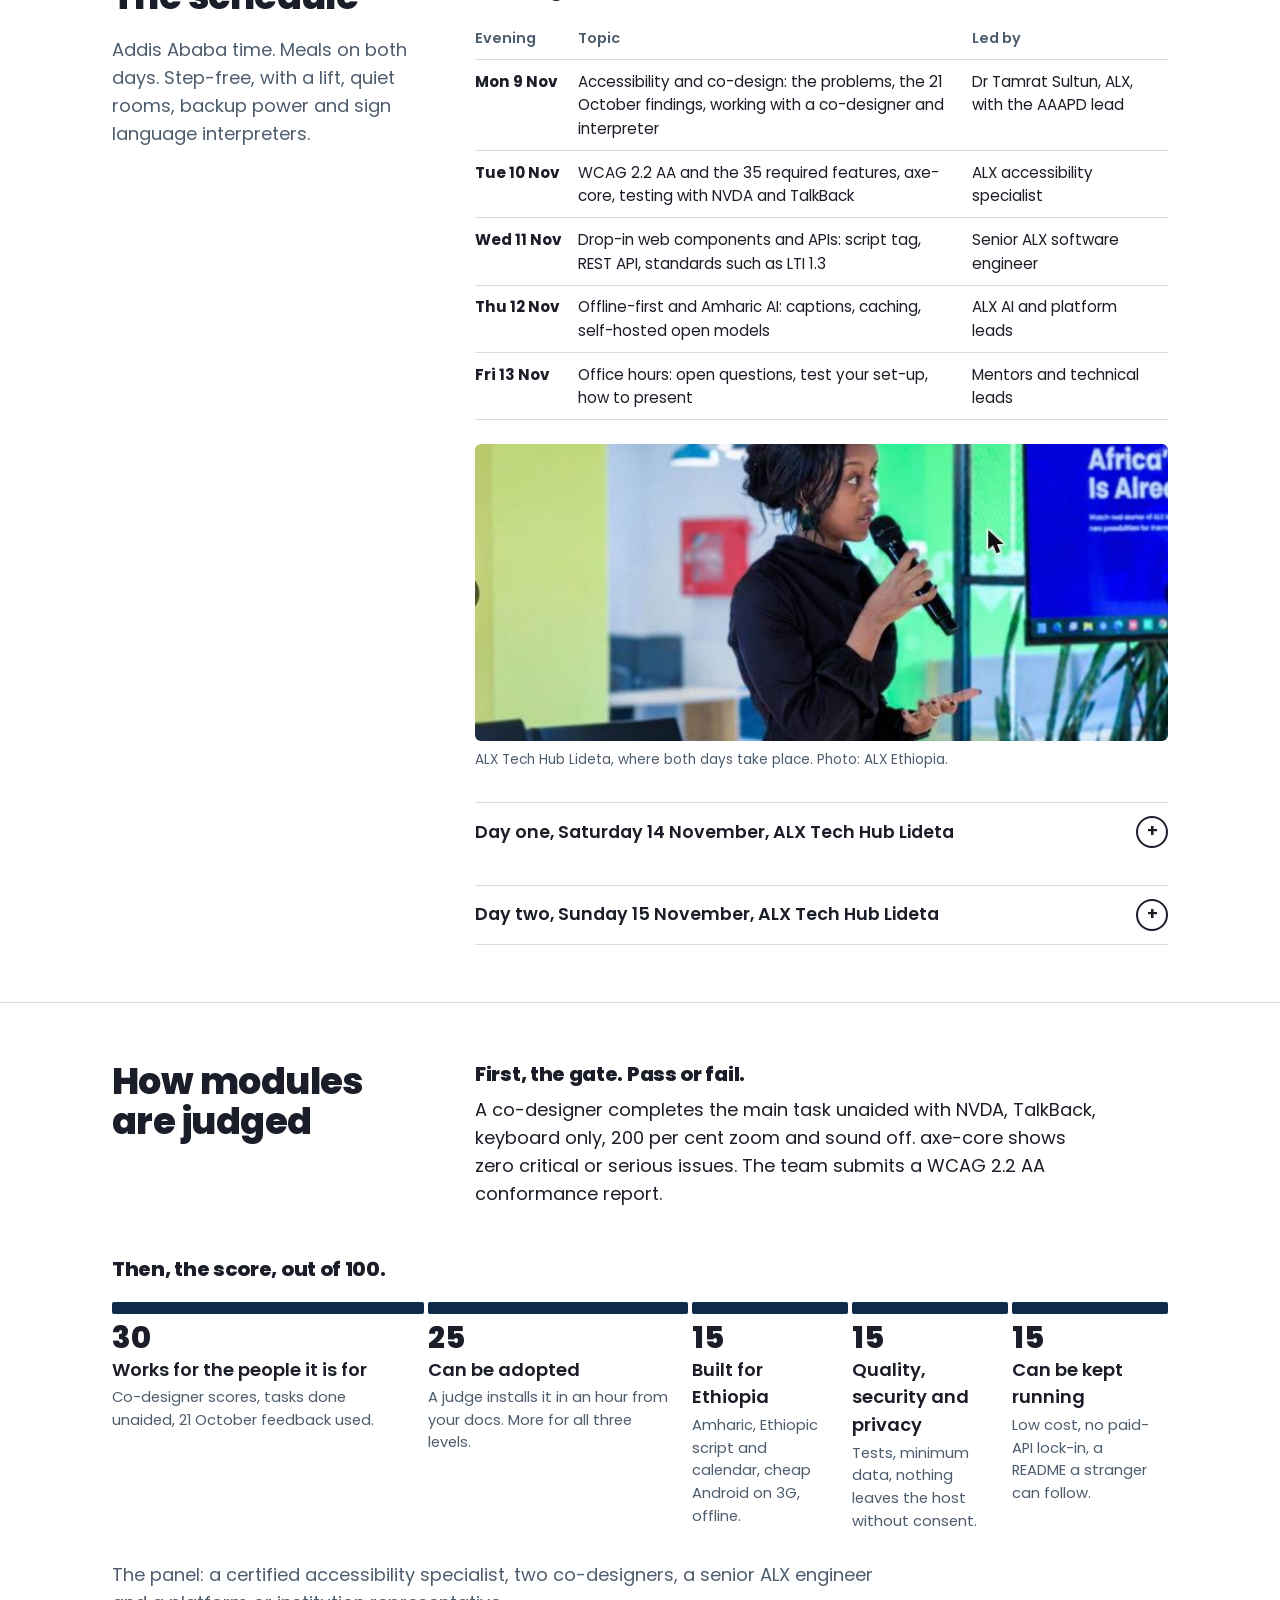
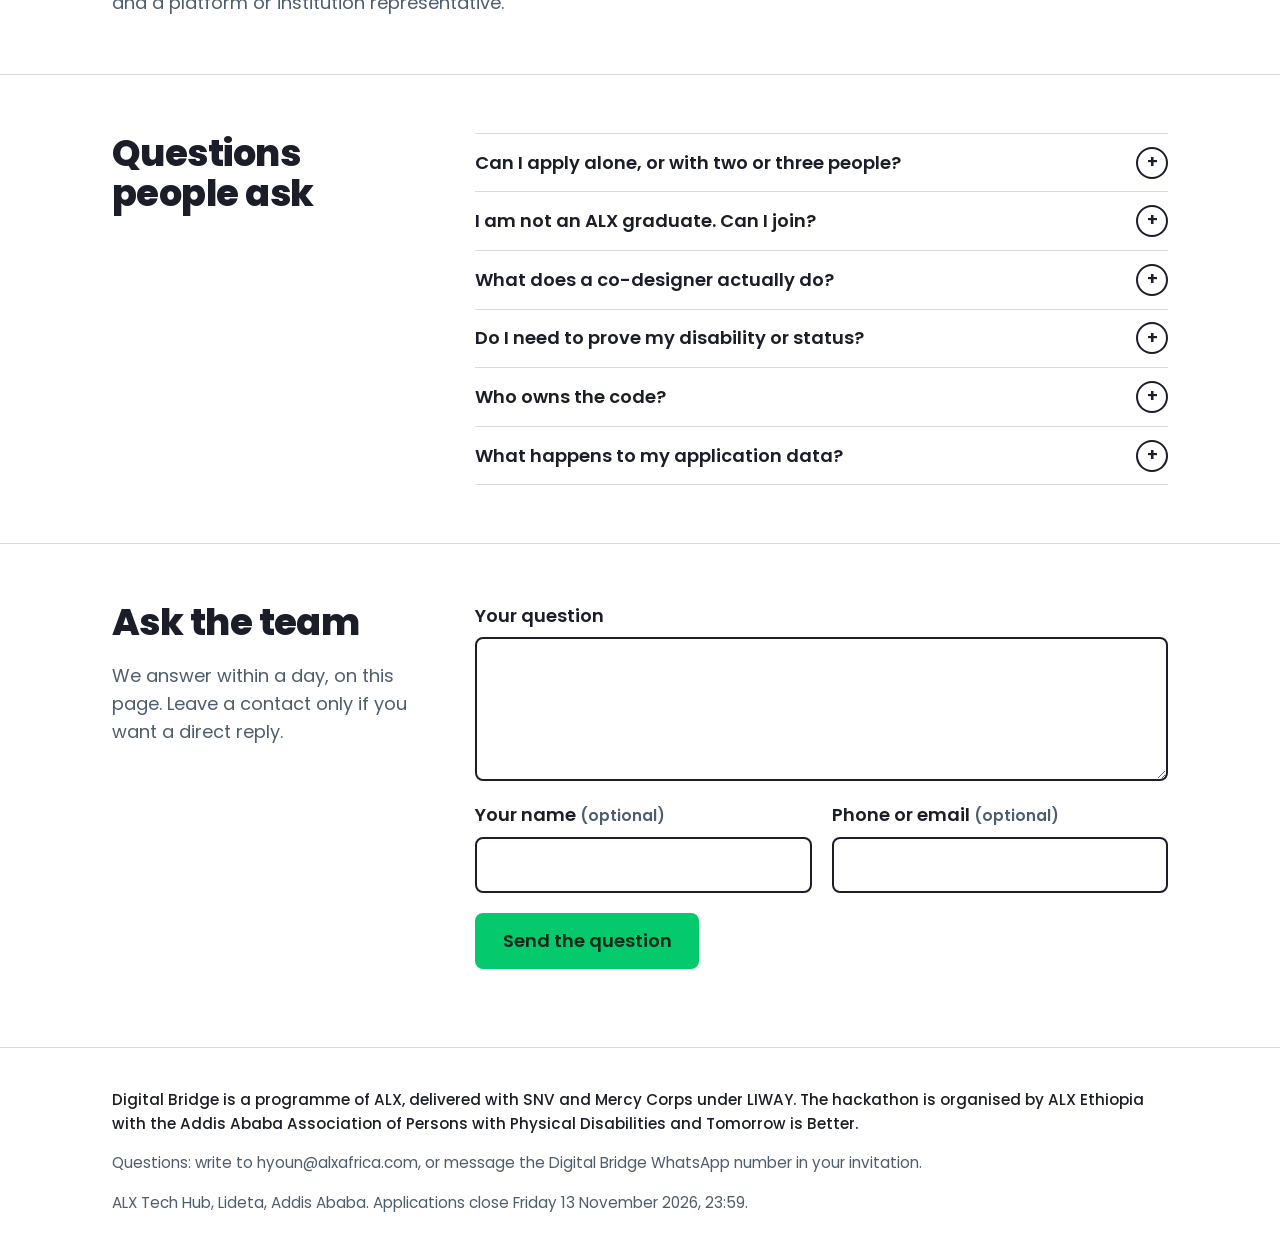
==== commit b2970bfa: "Hero: drop paid before co-designer (Heaven), English and Amharic" ====
--- a/index.html
+++ b/index.html
@@ -4,11 +4,11 @@
 <meta charset="utf-8">
 <meta name="viewport" content="width=device-width, initial-scale=1, viewport-fit=cover">
 <title>Accessibility Hackathon 2026</title>
-<meta name="description" content="Apply to the Digital Bridge Accessibility Hackathon, 14 and 15 November 2026 at ALX Tech Hub Lideta. Three tracks, 100,000 ETB per track, teams of four engineers paired with paid co-designers.">
+<meta name="description" content="Apply to the Digital Bridge Accessibility Hackathon, 14 and 15 November 2026 at ALX Tech Hub Lideta. Three tracks, 100,000 ETB per track, teams of four engineers paired with co-designers.">
 <link rel="icon" href="assets/db-square.png">
 <meta property="og:type" content="website">
 <meta property="og:title" content="Digital Bridge Accessibility Hackathon 2026, an ALX programme">
-<meta property="og:description" content="14 and 15 November 2026 at ALX Tech Hub Lideta. Three tracks, 100,000 ETB per track, teams of four engineers paired with paid co-designers. Applications close 13 November.">
+<meta property="og:description" content="14 and 15 November 2026 at ALX Tech Hub Lideta. Three tracks, 100,000 ETB per track, teams of four engineers paired with co-designers. Applications close 13 November.">
 <meta property="og:image" content="https://digitalbridge.et/assets/db-square.png">
 <meta property="og:url" content="https://digitalbridge.et/">
 <link rel="preconnect" href="https://fonts.googleapis.com">
@@ -31,7 +31,7 @@
   "@context": "https://schema.org",
   "@type": "Event",
   "name": "Digital Bridge Accessibility Hackathon 2026",
-  "description": "Two days at ALX Tech Hub Lideta. Teams of four engineers paired with paid co-designers build open accessibility modules for Savanna and for Ethiopia's training institutions and job-matching platforms. Three tracks, 100,000 ETB per track.",
+  "description": "Two days at ALX Tech Hub Lideta. Teams of four engineers paired with co-designers build open accessibility modules for Savanna and for Ethiopia's training institutions and job-matching platforms. Three tracks, 100,000 ETB per track.",
   "startDate": "2026-11-14T08:30:00+03:00",
   "endDate": "2026-11-15T18:00:00+03:00",
   "eventStatus": "https://schema.org/EventScheduled",
@@ -85,7 +85,7 @@
     <p class="event">Accessibility Hackathon 2026</p>
     <h1 id="hero-h">Build what works for everyone. Then everyone gets to work.</h1>
     <div class="hero-row">
-      <p class="lede">Teams of four engineers build open modules for Ethiopia's training platforms and job boards, each with a paid co-designer who is blind, Deaf, has a disability or has lived through displacement.</p>
+      <p class="lede">Teams of four engineers build open modules for Ethiopia's training platforms and job boards, each with a co-designer who is blind, Deaf, has a disability or has lived through displacement.</p>
       <div class="cta">
         <a class="btn mint" href="apply.html?role=team">Apply as a team</a>
         <a class="btn ghost" href="apply.html?role=codesigner">Apply as a co-designer</a>
@@ -112,7 +112,7 @@
   <div class="wrap am-grid">
     <div class="stack">
       <h2 id="am-h">የዲጂታል ብሪጅ ተደራሽነት ሃካቶን 2026</h2>
-      <p class="am">ህዳር 5 እና 6 (ኖቬምበር 14 እና 15) በALX ቴክ ሀብ ልደታ። አራት መሐንዲሶች ያሉት ቡድን፣ ከዓይነ ስውር፣ መስማት የተሳናቸው፣ አካል ጉዳተኛ ወይም የስደት ልምድ ካላቸው ተባባሪ ዲዛይነር ጋር አብሮ ይሰራል። ተባባሪ ዲዛይነሮች ለጊዜያቸው ይከፈላቸዋል። በሶስቱ ትራኮች ውስጥ ያለው ምርጥ ቡድን እያንዳንዱ 100,000 ብር ያገኛል። ማመልከቻ እስከ አርብ ህዳር 4 (ኖቬምበር 13) ድረስ ይቀበላል።</p>
+      <p class="am">ህዳር 5 እና 6 (ኖቬምበር 14 እና 15) በALX ቴክ ሀብ ልደታ። አራት መሐንዲሶች ያሉት ቡድን፣ ከዓይነ ስውር፣ መስማት የተሳናቸው፣ አካል ጉዳተኛ ወይም የስደት ልምድ ካላቸው ተባባሪ ዲዛይነር ጋር አብሮ ይሰራል። በሶስቱ ትራኮች ውስጥ ያለው ምርጥ ቡድን እያንዳንዱ 100,000 ብር ያገኛል። ማመልከቻ እስከ አርብ ህዳር 4 (ኖቬምበር 13) ድረስ ይቀበላል።</p>
       <p class="am">የማመልከቻው ቅጽ በአማርኛ እና በእንግሊዝኛ ይገኛል፣ በድምጽ መመለስ ይችላሉ፣ እና የጊዜ ገደብ የለውም።</p>
     </div>
     <div class="cta">
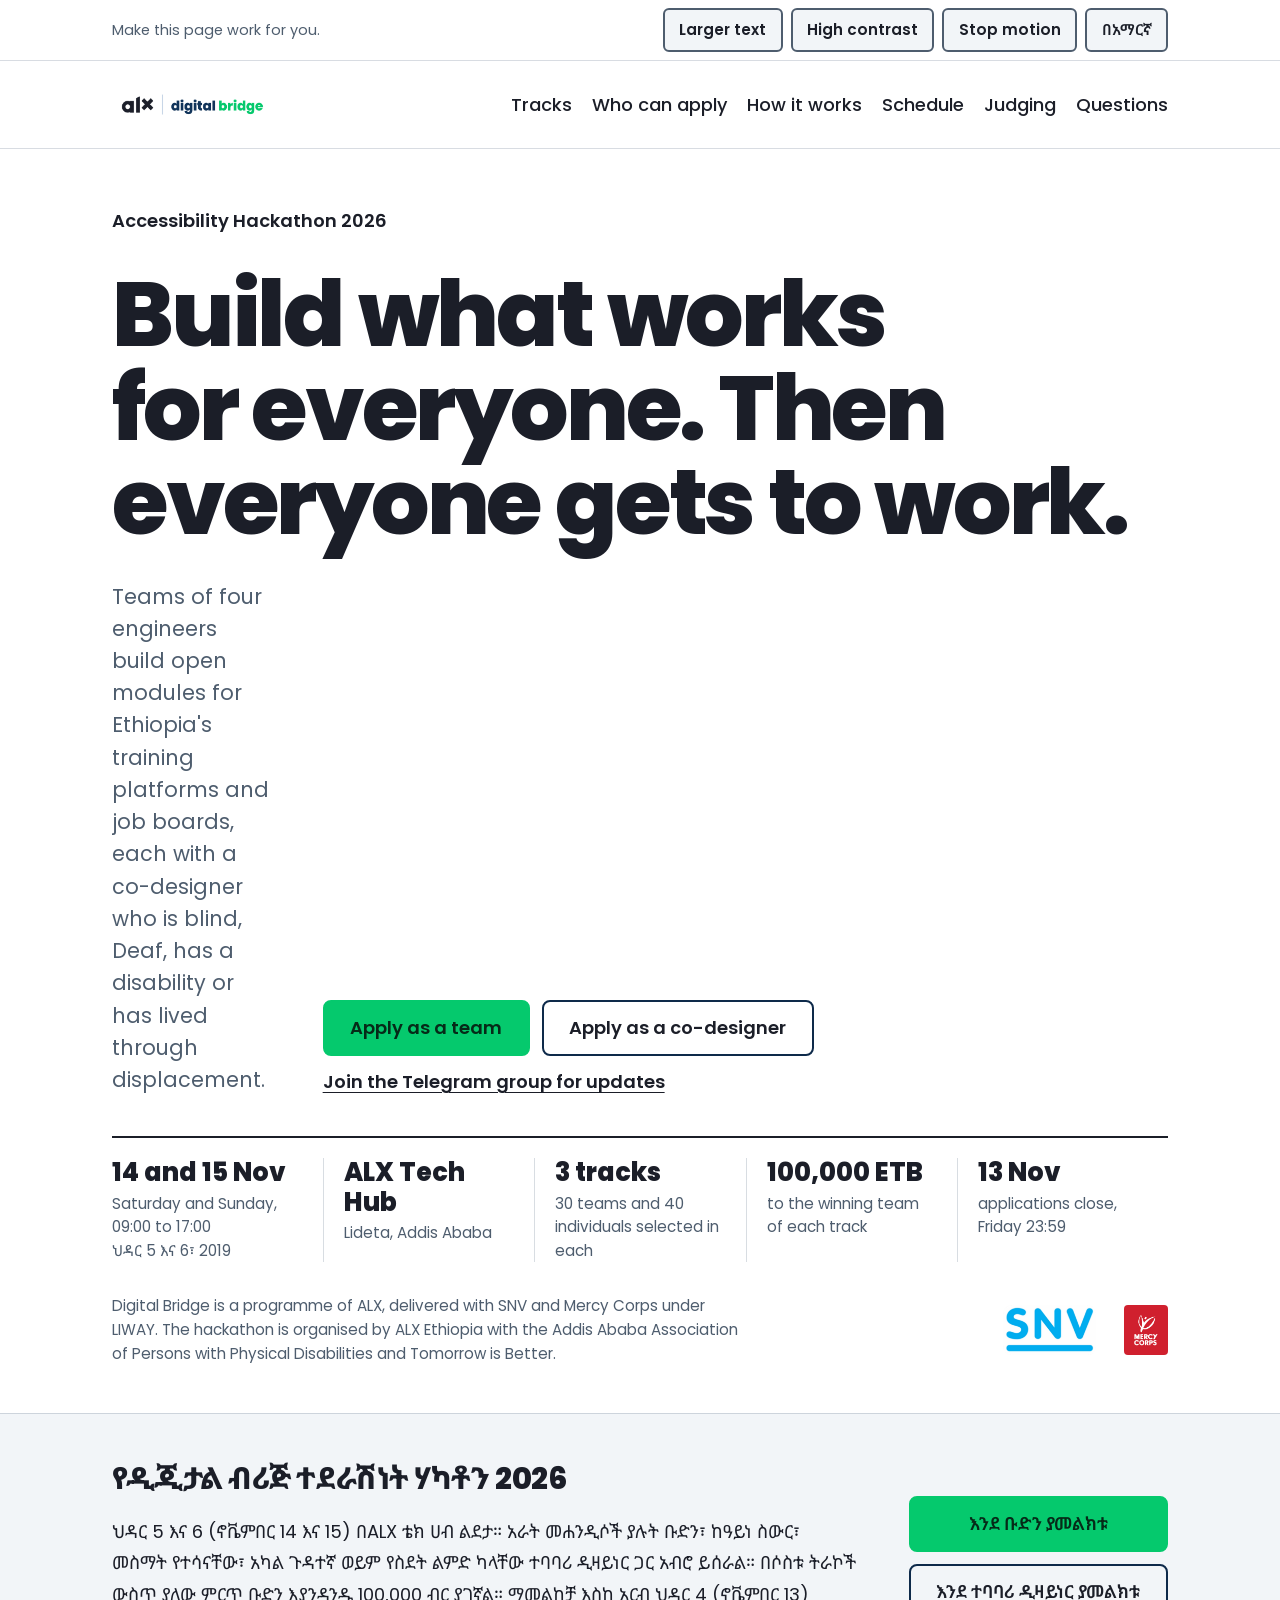
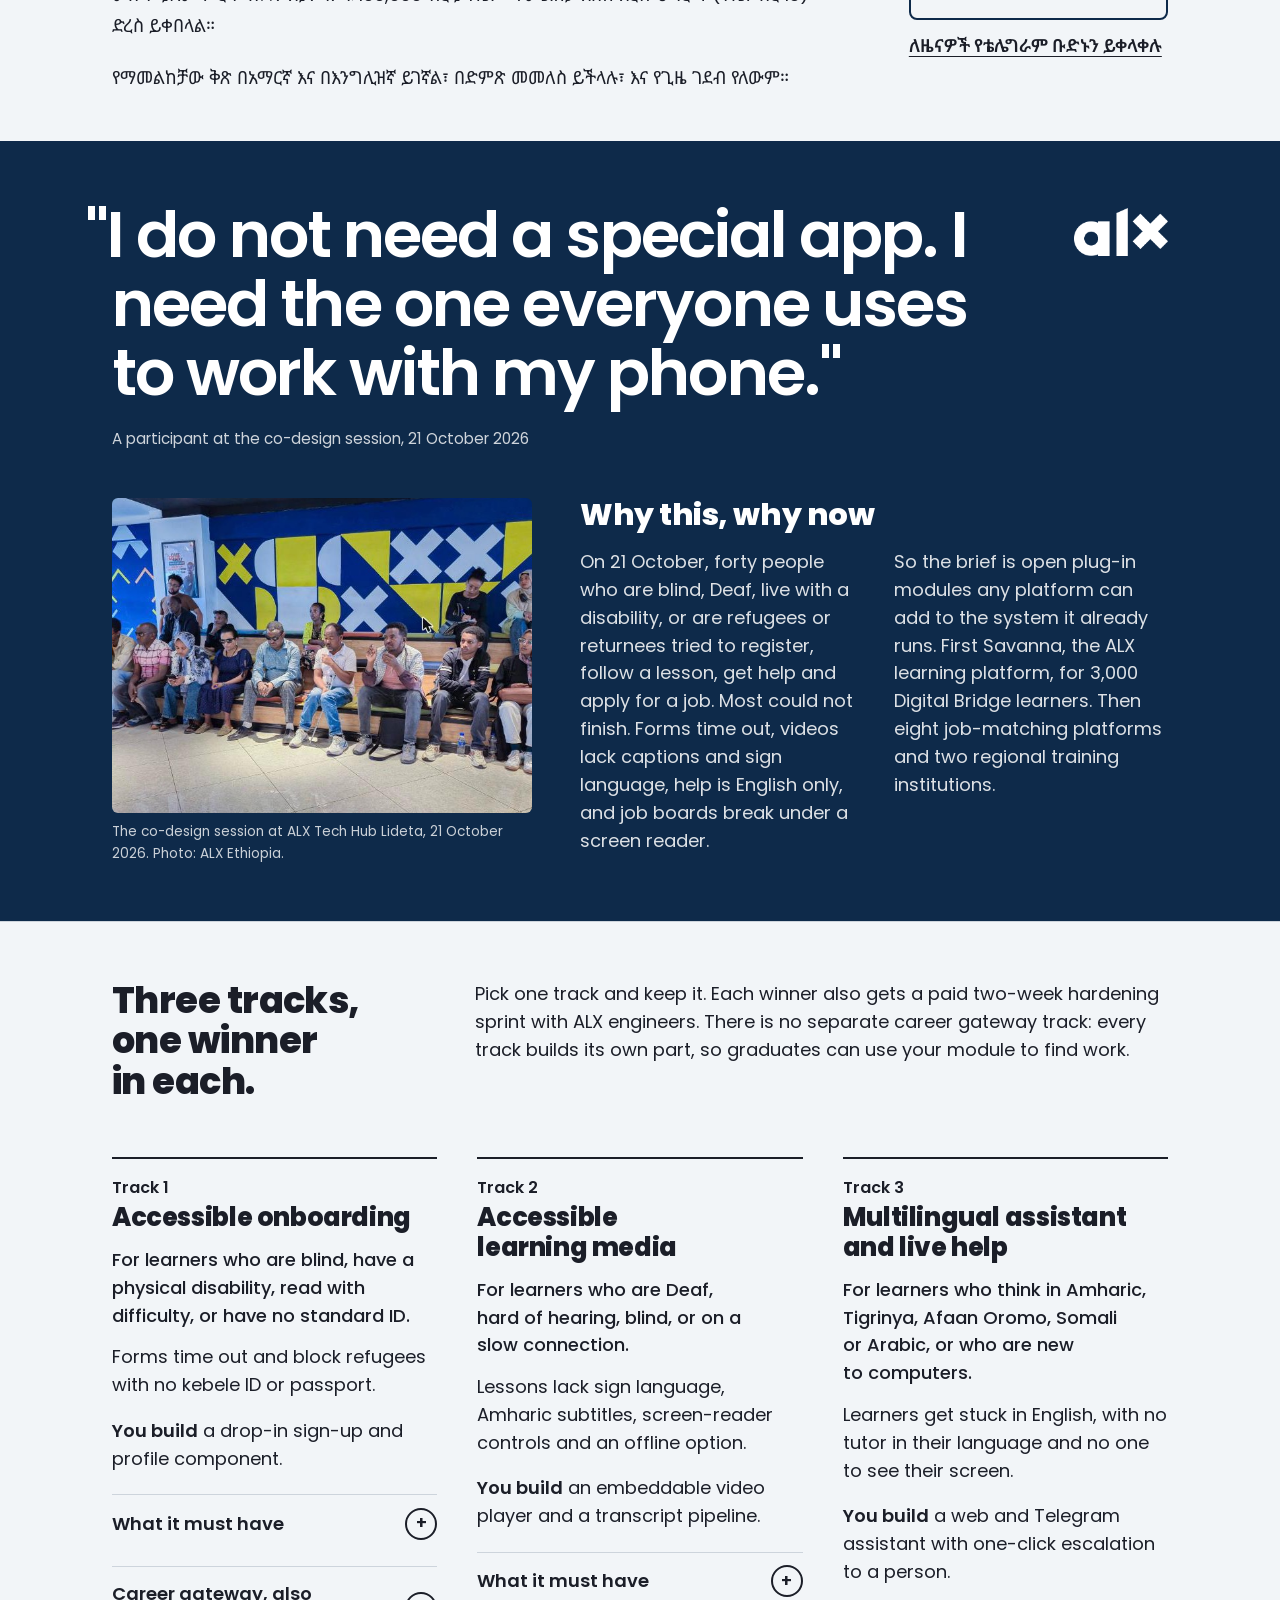
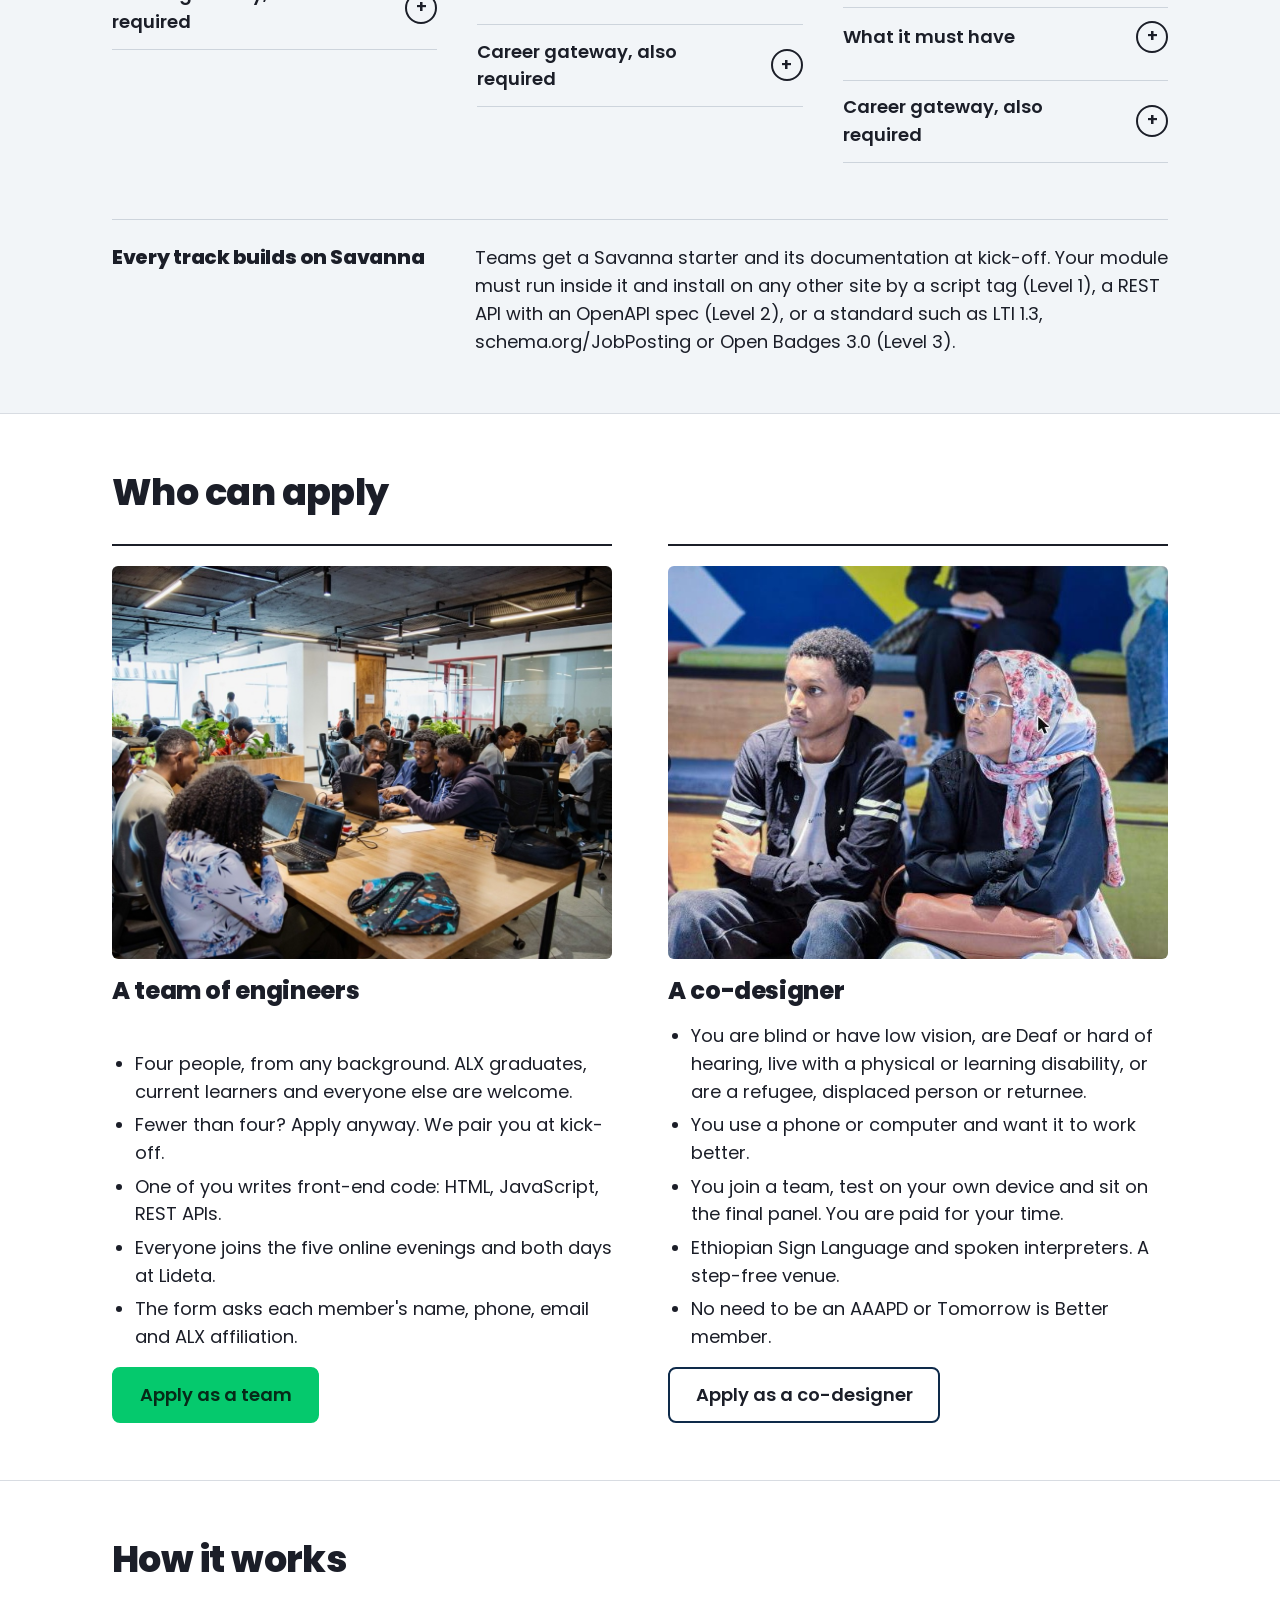
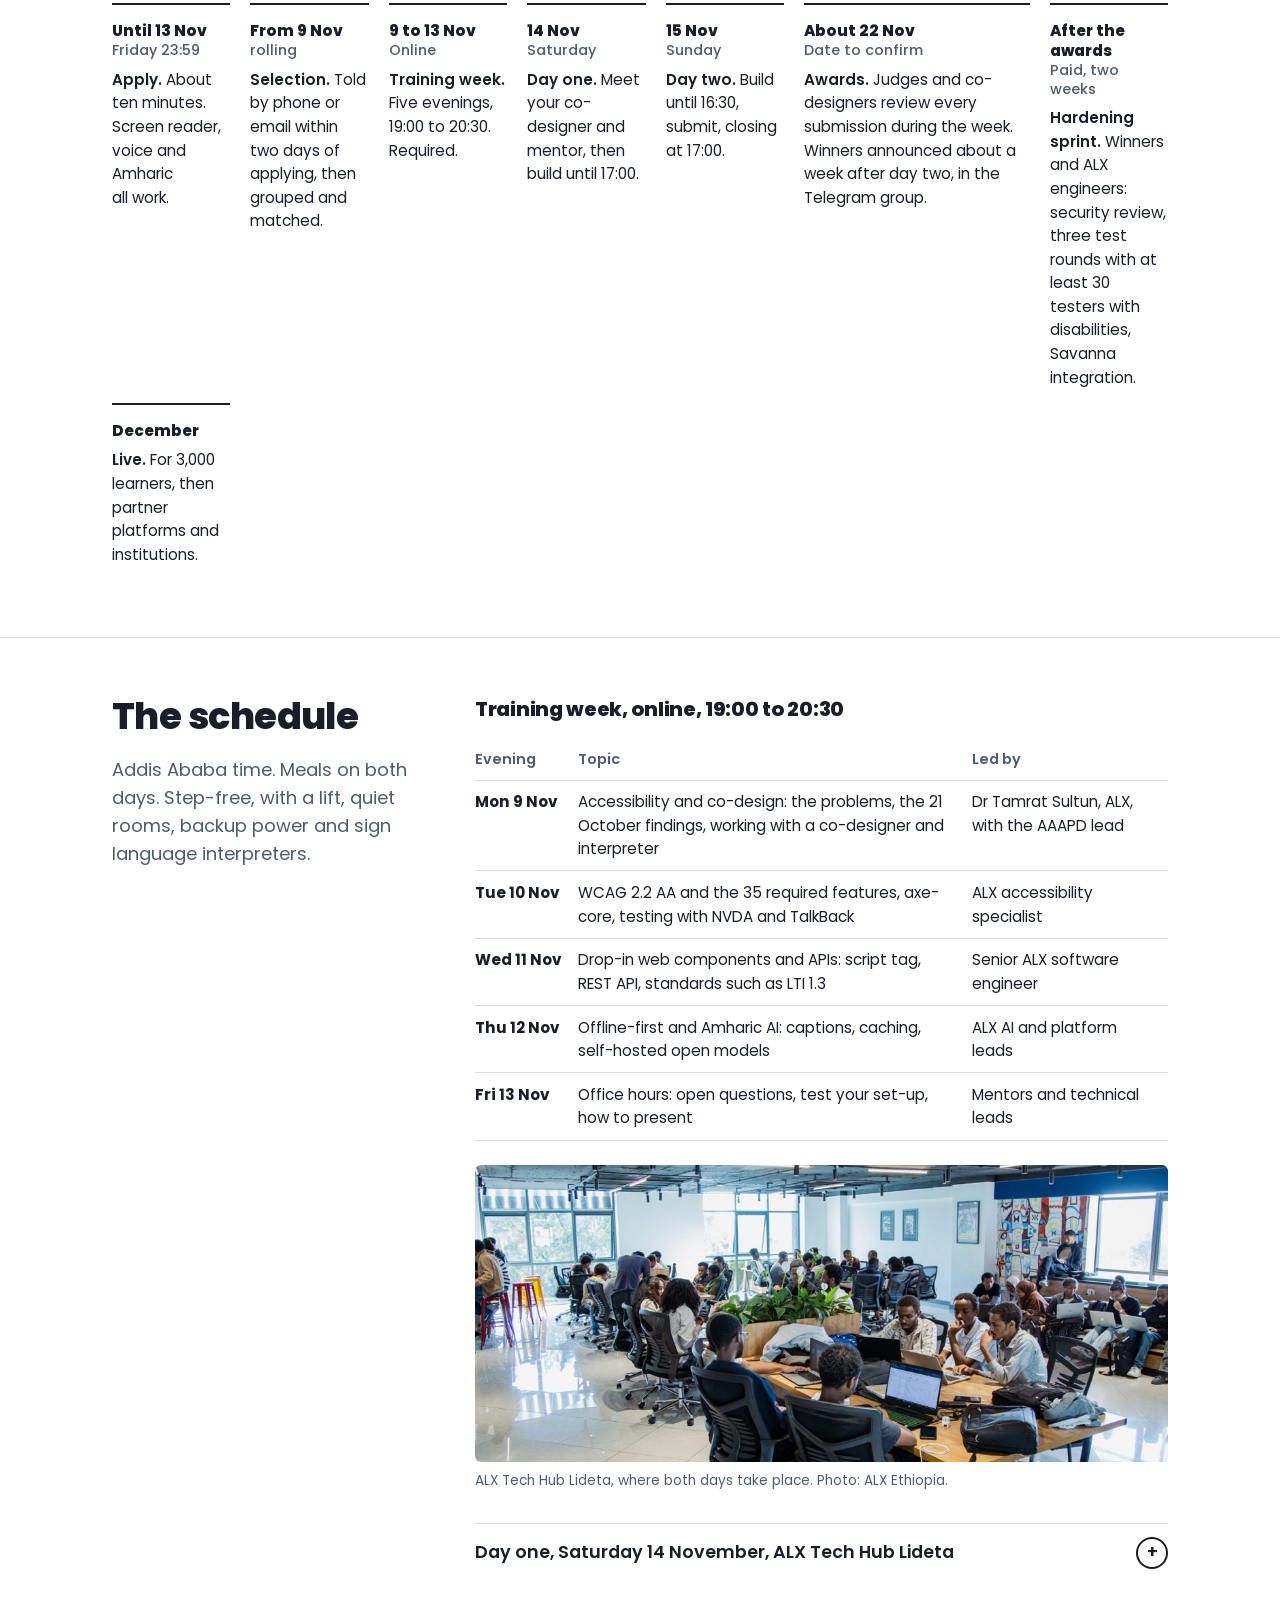
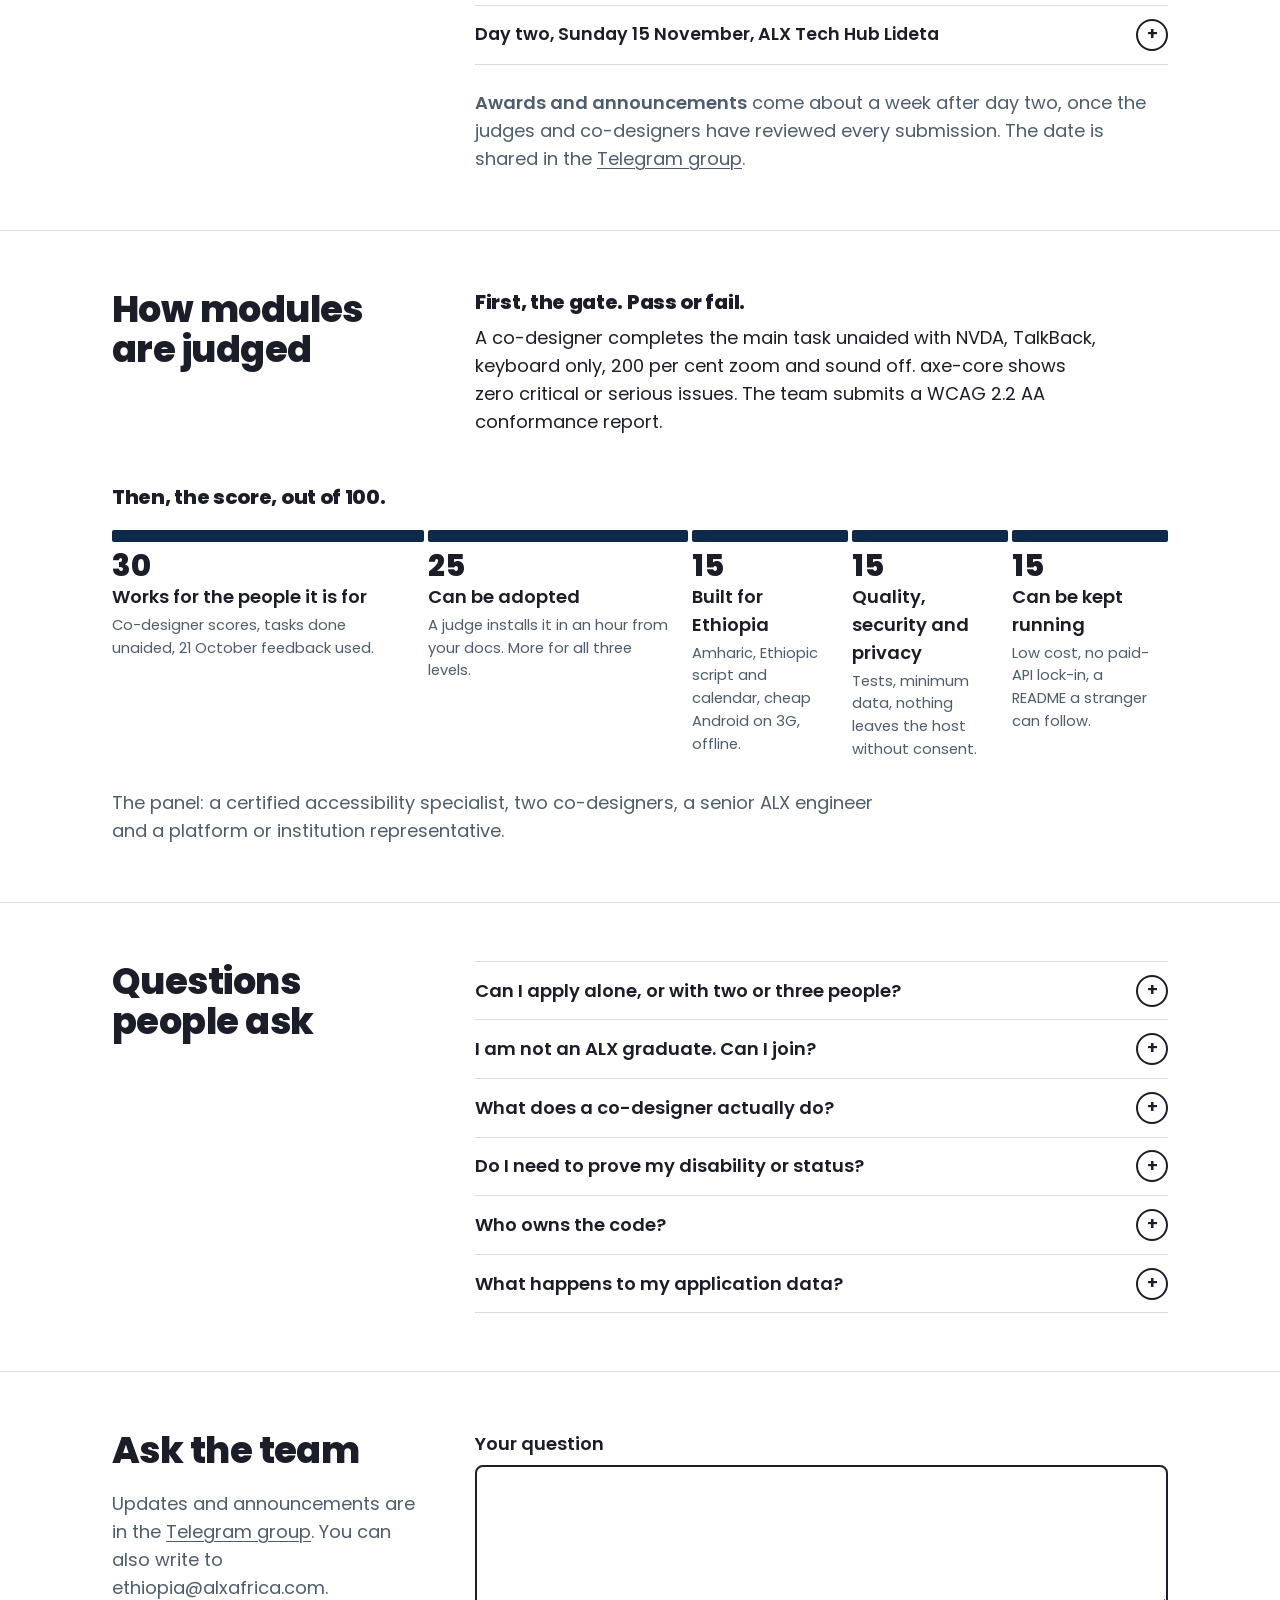
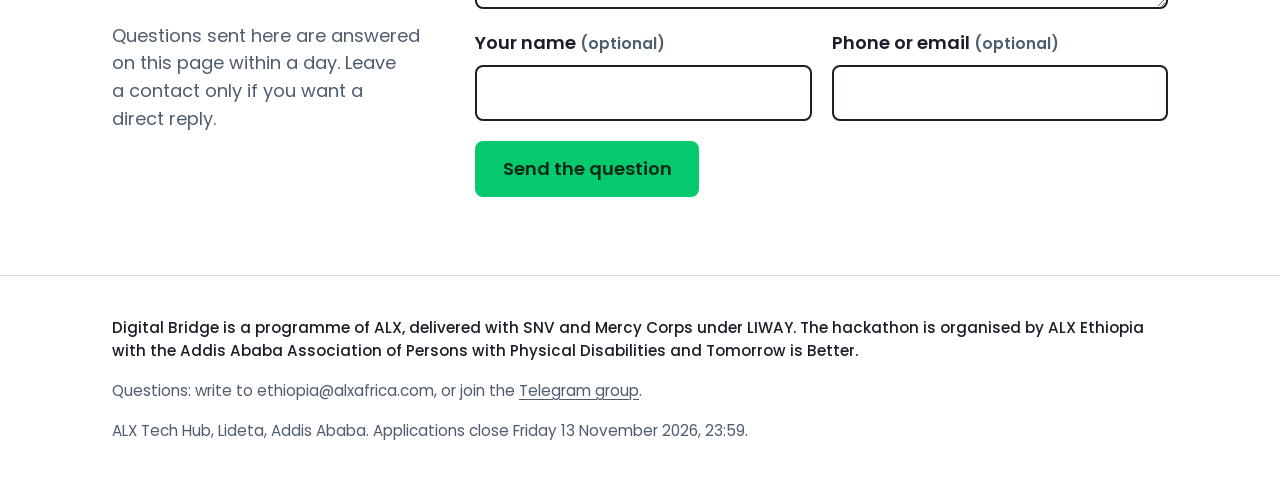
==== commit cd4013e0: "Heaven round 3: schedule, eligibility, Telegram, ethiopia@ email, two hub photos, member fields requ" ====
--- a/index.html
+++ b/index.html
@@ -32,8 +32,8 @@
   "@type": "Event",
   "name": "Digital Bridge Accessibility Hackathon 2026",
   "description": "Two days at ALX Tech Hub Lideta. Teams of four engineers paired with co-designers build open accessibility modules for Savanna and for Ethiopia's training institutions and job-matching platforms. Three tracks, 100,000 ETB per track.",
-  "startDate": "2026-11-14T08:30:00+03:00",
-  "endDate": "2026-11-15T18:00:00+03:00",
+  "startDate": "2026-11-14T09:00:00+03:00",
+  "endDate": "2026-11-15T17:00:00+03:00",
   "eventStatus": "https://schema.org/EventScheduled",
   "eventAttendanceMode": "https://schema.org/OfflineEventAttendanceMode",
   "location": {
@@ -89,10 +89,11 @@
       <div class="cta">
         <a class="btn mint" href="apply.html?role=team">Apply as a team</a>
         <a class="btn ghost" href="apply.html?role=codesigner">Apply as a co-designer</a>
+        <a class="tg" href="https://t.me/AccessibilityHackathon2026" rel="noopener">Join the Telegram group for updates</a>
       </div>
     </div>
     <ul class="facts" role="list" aria-label="Key facts">
-      <li><b>14 and 15 Nov</b><span>Saturday and Sunday, 08:30 to 18:00<br><span lang="am">ህዳር 5 እና 6፣ 2019</span></span></li>
+      <li><b>14 and 15 Nov</b><span>Saturday and Sunday, 09:00 to 17:00<br><span lang="am">ህዳር 5 እና 6፣ 2019</span></span></li>
       <li><b>ALX Tech Hub</b><span>Lideta, Addis Ababa</span></li>
       <li><b>3 tracks</b><span>30 teams and 40 individuals selected in each</span></li>
       <li><b>100,000 ETB</b><span>to the winning team of each track</span></li>
@@ -118,6 +119,7 @@
     <div class="cta">
       <a class="btn mint" href="apply.html?role=team&amp;lang=am">እንደ ቡድን ያመልክቱ</a>
       <a class="btn ghost" href="apply.html?role=codesigner&amp;lang=am">እንደ ተባባሪ ዲዛይነር ያመልክቱ</a>
+      <a class="tg" href="https://t.me/AccessibilityHackathon2026" rel="noopener">ለዜናዎች የቴሌግራም ቡድኑን ይቀላቀሉ</a>
     </div>
   </div>
 </section>
@@ -257,11 +259,11 @@
     <div class="routes">
       <div class="route">
         <figure class="photo">
-          <img src="assets/photo-codesign-3.jpg" alt="Two young men at the co-design session, one speaking into a microphone, the other gesturing as he explains." width="636" height="500" loading="lazy">
+          <img src="assets/photo-hub-2.jpg" alt="Teams of young developers working together on laptops at a long table in the ALX Tech Hub Lideta." width="636" height="500" loading="lazy">
         </figure>
         <h3>A team of engineers</h3>
         <ul>
-          <li>Four people. ALX graduates and learners come first; others fill the places left.</li>
+          <li>Four people, from any background. ALX graduates, current learners and everyone else are welcome.</li>
           <li>Fewer than four? Apply anyway. We pair you at kick-off.</li>
           <li>One of you writes front-end code: HTML, JavaScript, REST APIs.</li>
           <li>Everyone joins the five online evenings and both days at Lideta.</li>
@@ -294,10 +296,11 @@
       <li><time datetime="2026-11-13">Until 13 Nov<small>Friday 23:59</small></time><p><strong>Apply.</strong> About ten minutes. Screen reader, voice and Amharic all work.</p></li>
       <li><time datetime="2026-11-09">From 9 Nov<small>rolling</small></time><p><strong>Selection.</strong> Told by phone or email within two days of applying, then grouped and matched.</p></li>
       <li><time datetime="2026-11-09">9 to 13 Nov<small>Online</small></time><p><strong>Training week.</strong> Five evenings, 19:00 to 20:30. Required.</p></li>
-      <li><time datetime="2026-11-14">14 Nov<small>Saturday</small></time><p><strong>Day one.</strong> Meet your co-designer and mentor. A working slice by 17:00.</p></li>
-      <li><time datetime="2026-11-15">15 Nov<small>Sunday</small></time><p><strong>Day two.</strong> Code freeze 13:00, the gate, then winners at 17:15.</p></li>
-      <li><time datetime="2026-11-16">16 to 27 Nov<small>Paid</small></time><p><strong>Hardening sprint.</strong> Winners and ALX engineers: security review, three test rounds with at least 30 testers with disabilities, Savanna integration.</p></li>
-      <li><time datetime="2026-12-01">1 Dec</time><p><strong>Live.</strong> For 3,000 learners, then partner platforms and institutions.</p></li>
+      <li><time datetime="2026-11-14">14 Nov<small>Saturday</small></time><p><strong>Day one.</strong> Meet your co-designer and mentor, then build until 17:00.</p></li>
+      <li><time datetime="2026-11-15">15 Nov<small>Sunday</small></time><p><strong>Day two.</strong> Build until 16:30, submit, closing at 17:00.</p></li>
+      <li><time datetime="2026-11-22">About 22 Nov<small>Date to confirm</small></time><p><strong>Awards.</strong> Judges and co-designers review every submission during the week. Winners announced about a week after day two, in the Telegram group.</p></li>
+      <li><time datetime="2026-11-23">After the awards<small>Paid, two weeks</small></time><p><strong>Hardening sprint.</strong> Winners and ALX engineers: security review, three test rounds with at least 30 testers with disabilities, Savanna integration.</p></li>
+      <li><time datetime="2026-12">December</time><p><strong>Live.</strong> For 3,000 learners, then partner platforms and institutions.</p></li>
     </ol>
   </div>
 </section>
@@ -325,7 +328,7 @@
       </div>
 
       <figure class="photo photo-wide">
-        <img src="assets/photo-codesign-1.jpg" alt="A facilitator speaks with a microphone in the ALX hub, in front of a green wall and a screen that reads Africa's talent is already here." width="636" height="500" loading="lazy">
+        <img src="assets/photo-hub-1.jpg" alt="The open floor of the ALX Tech Hub Lideta, full of learners at laptops under industrial lighting, with a mural on the far wall." width="636" height="500" loading="lazy">
         <figcaption>ALX Tech Hub Lideta, where both days take place. Photo: ALX Ethiopia.</figcaption>
       </figure>
 
@@ -335,16 +338,13 @@
           <caption class="sr-only">Day one, hour by hour</caption>
           <thead><tr><th scope="col">Time</th><th scope="col">What happens</th></tr></thead>
           <tbody>
-            <tr><th scope="row">09:00</th><td>Registration, developer kit, Savanna starter and sandbox</td></tr>
+            <tr><th scope="row">09:00</th><td>Registration, developer kit, Savanna starter</td></tr>
             <tr><th scope="row">09:30</th><td>Opening by ALX leadership and partner representatives</td></tr>
-            <tr><th scope="row">09:45</th><td>Designing for the next 3,000: what the community said on 21 October</td></tr>
-            <tr><th scope="row">10:15</th><td>Track briefing: integration levels, WCAG 2.2 AA, the sandbox</td></tr>
-            <tr><th scope="row">10:45</th><td>Pairing: each team meets its co-designer and ALX mentor</td></tr>
-            <tr><th scope="row">11:00</th><td>Build block one: architecture, API schema, offline plan</td></tr>
-            <tr><th scope="row">13:00</th><td>Lunch</td></tr>
-            <tr><th scope="row">14:00</th><td>Build block two: track features, tested by your co-designer</td></tr>
-            <tr><th scope="row">17:00</th><td>Mid-point review: show a working slice</td></tr>
-            <tr><th scope="row">18:00</th><td>Close. The sandbox stays open overnight</td></tr>
+            <tr><th scope="row">09:45</th><td>Pairing and briefing: each team meets its co-designer and ALX mentor, the tracks, WCAG 2.2 AA</td></tr>
+            <tr><th scope="row">10:00</th><td>Build: architecture, API schema, offline plan</td></tr>
+            <tr><th scope="row">12:00</th><td>Lunch</td></tr>
+            <tr><th scope="row">13:00</th><td>Build continues: track features, tested by your co-designer</td></tr>
+            <tr><th scope="row">17:00</th><td>Closing</td></tr>
           </tbody>
         </table></div>
       </details>
@@ -355,17 +355,15 @@
           <caption class="sr-only">Day two, hour by hour</caption>
           <thead><tr><th scope="col">Time</th><th scope="col">What happens</th></tr></thead>
           <tbody>
-            <tr><th scope="row">08:30</th><td>Arrival and breakfast</td></tr>
-            <tr><th scope="row">09:00</th><td>Build block three: harden, README, conformance report</td></tr>
-            <tr><th scope="row">12:00</th><td>Lunch. Docs freeze: Docker Compose and sample embeds</td></tr>
-            <tr><th scope="row">13:00</th><td>Code freeze, then the accessibility gate: co-designers test every module live</td></tr>
-            <tr><th scope="row">14:30</th><td>Teams that passed present a live integration demo, in parallel rooms per track</td></tr>
-            <tr><th scope="row">16:30</th><td>Judges deliberate. Guest judges try the modules themselves</td></tr>
-            <tr><th scope="row">17:15</th><td>Awards: the three winning teams, partner speeches</td></tr>
-            <tr><th scope="row">17:45</th><td>Next steps for the winners, photos, close</td></tr>
+            <tr><th scope="row">09:00</th><td>Build continues: harden, README, conformance report</td></tr>
+            <tr><th scope="row">12:00</th><td>Lunch</td></tr>
+            <tr><th scope="row">13:00</th><td>Build continues, tested by your co-designer</td></tr>
+            <tr><th scope="row">16:30</th><td>Build ends. Submit code, README, Docker Compose and conformance report</td></tr>
+            <tr><th scope="row">17:00</th><td>Closing and next steps</td></tr>
           </tbody>
         </table></div>
       </details>
+      <p class="muted"><strong>Awards and announcements</strong> come about a week after day two, once the judges and co-designers have reviewed every submission. The date is shared in the <a href="https://t.me/AccessibilityHackathon2026" rel="noopener">Telegram group</a>.</p>
     </div>
   </div>
 </section>
@@ -396,7 +394,7 @@
     <h2 id="faq-h">Questions people ask</h2>
     <div class="faq-list">
       <details><summary>Can I apply alone, or with two or three people?</summary><div class="body"><p>Yes. Use the same form and leave the other names blank. We pair you into a team of four in your track.</p></div></details>
-      <details><summary>I am not an ALX graduate. Can I join?</summary><div class="body"><p>Yes. ALX graduates and learners come first, then those who started an ALX programme, then everyone else. Developers with a disability can also apply as co-designers.</p></div></details>
+      <details><summary>I am not an ALX graduate. Can I join?</summary><div class="body"><p>Yes. Anyone who can build is welcome, ALX graduate or not. Developers with a disability can also apply as co-designers.</p></div></details>
       <details><summary>What does a co-designer actually do?</summary><div class="body"><p>You are a team member, not a tester at the end. You say what works on your own device and run the final test at the gate. You are paid.</p></div></details>
       <details><summary>Do I need to prove my disability or status?</summary><div class="body"><p>No. We only ask what support you need. Never for documents or your history, and it stays with the organising team.</p></div></details>
       <details><summary>Who owns the code?</summary><div class="body"><p>It is released under the open licence ALX names at kick-off. ALX and its partners may use and publish it. Your team is credited by name.</p></div></details>
@@ -409,7 +407,8 @@
   <div class="wrap split">
     <div class="stack">
       <h2 id="ask-h">Ask the team</h2>
-      <p class="muted">We answer within a day, on this page. Leave a contact only if you want a direct reply.</p>
+      <p class="muted">Updates and announcements are in the <a href="https://t.me/AccessibilityHackathon2026" rel="noopener">Telegram group</a>. You can also write to <span class="sel">ethiopia@alxafrica.com</span>.</p>
+      <p class="muted">Questions sent here are answered on this page within a day. Leave a contact only if you want a direct reply.</p>
     </div>
     <div class="stack" style="--gap:2rem">
       <form id="ask-form" class="stack" style="--gap:1.25rem" novalidate>
@@ -445,7 +444,7 @@
 <footer class="site">
   <div class="wrap">
     <p class="partners">Digital Bridge is a programme of ALX, delivered with SNV and Mercy Corps under LIWAY. The hackathon is organised by ALX Ethiopia with the Addis Ababa Association of Persons with Physical Disabilities and Tomorrow is Better.</p>
-    <p>Questions: write to <span class="sel">hyoun@alxafrica.com</span>, or message the Digital Bridge WhatsApp number in your invitation.</p>
+    <p>Questions: write to <span class="sel">ethiopia@alxafrica.com</span>, or join the <a href="https://t.me/AccessibilityHackathon2026" rel="noopener">Telegram group</a>.</p>
     <p>ALX Tech Hub, Lideta, Addis Ababa. Applications close Friday 13 November 2026, 23:59.</p>
   </div>
 </footer>
--- a/site.css
+++ b/site.css
@@ -243,6 +243,7 @@
 :root[data-contrast="high"] .partner-logos img, :root[data-theme="dark"] .partner-logos img { background: #fff; padding: 4px; border-radius: 4px; box-sizing: content-box; }
 @media (prefers-color-scheme: dark) { :root:not([data-theme="light"]) .partner-logos img { background: #fff; padding: 4px; border-radius: 4px; box-sizing: content-box; } }
 .cta { display: flex; flex-wrap: wrap; gap: 0.75rem; }
+.cta .tg { flex-basis: 100%; font-weight: 600; text-decoration: underline; text-underline-offset: 0.2em; color: var(--ink); }
 .facts {
   list-style: none; padding: 0; margin: 0.5rem 0 0;
   display: grid; grid-template-columns: repeat(2, minmax(0, 1fr)); gap: 1.25rem 1.5rem;
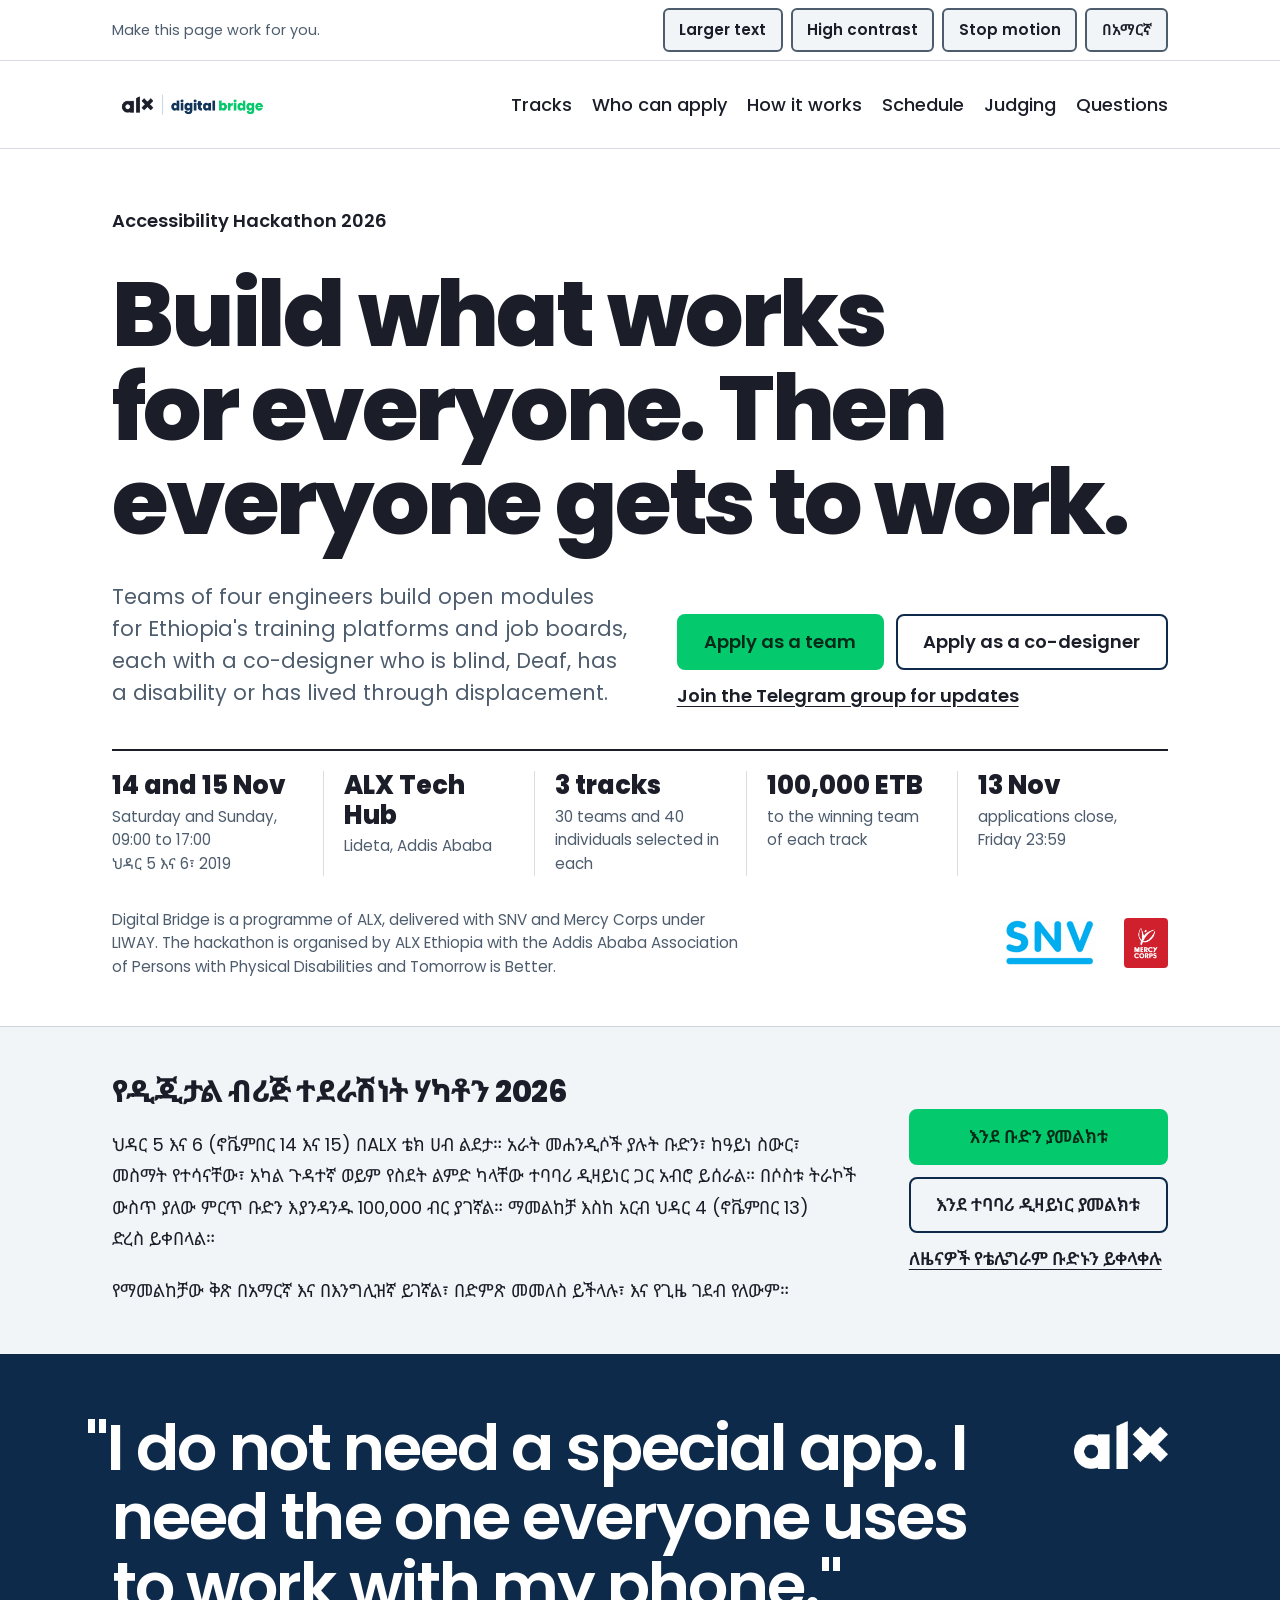
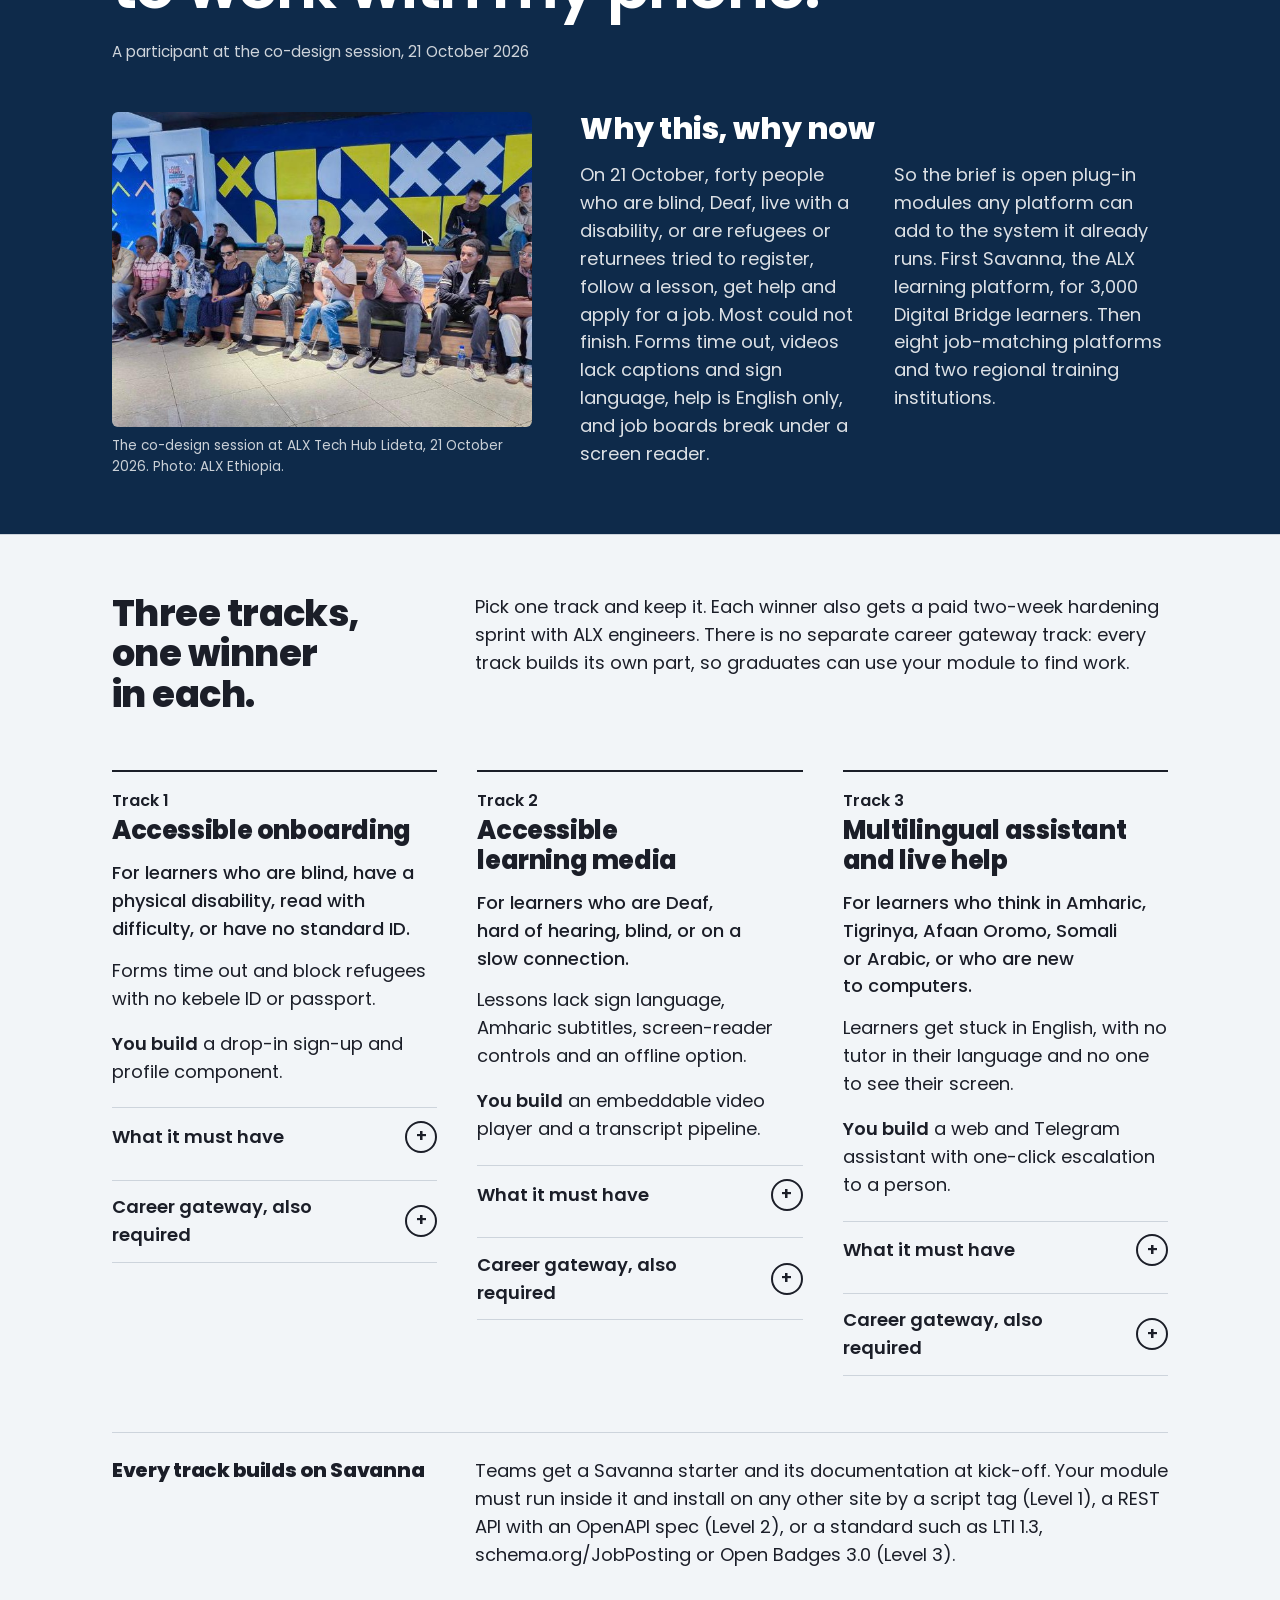
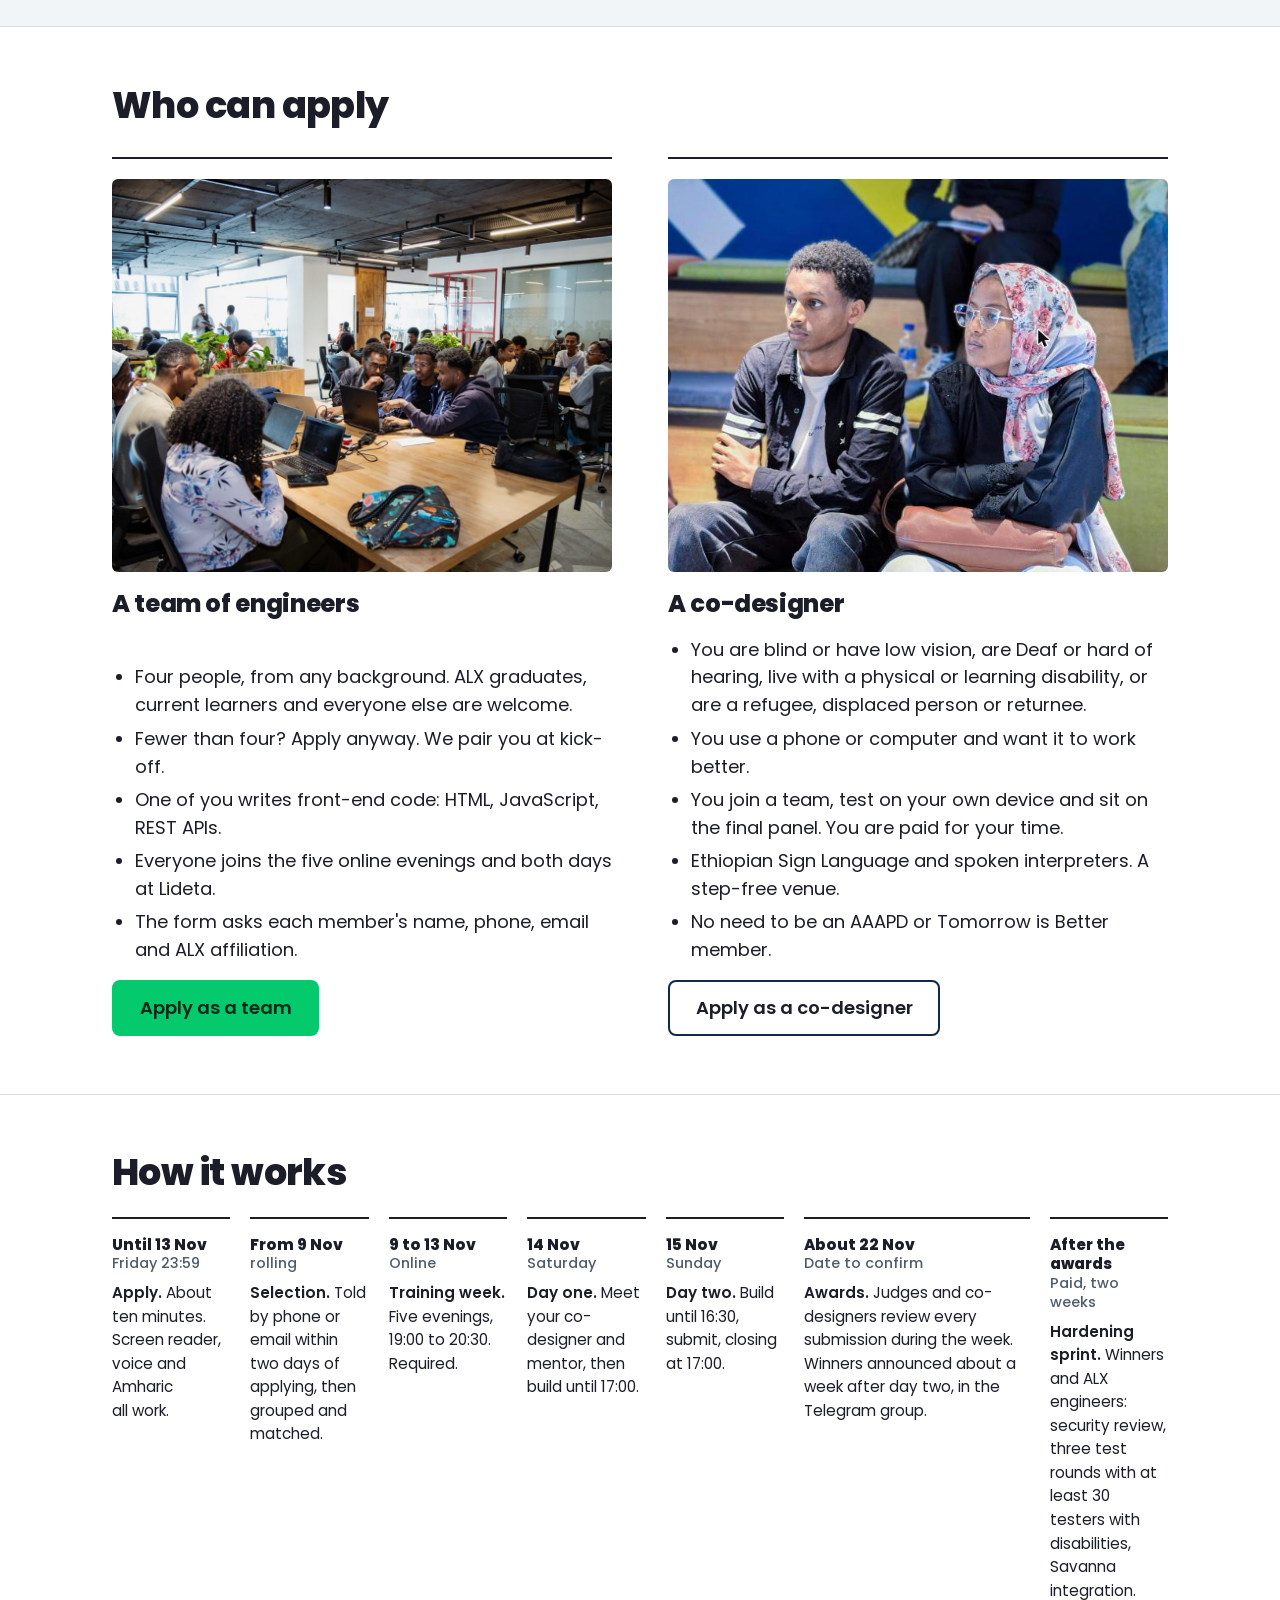
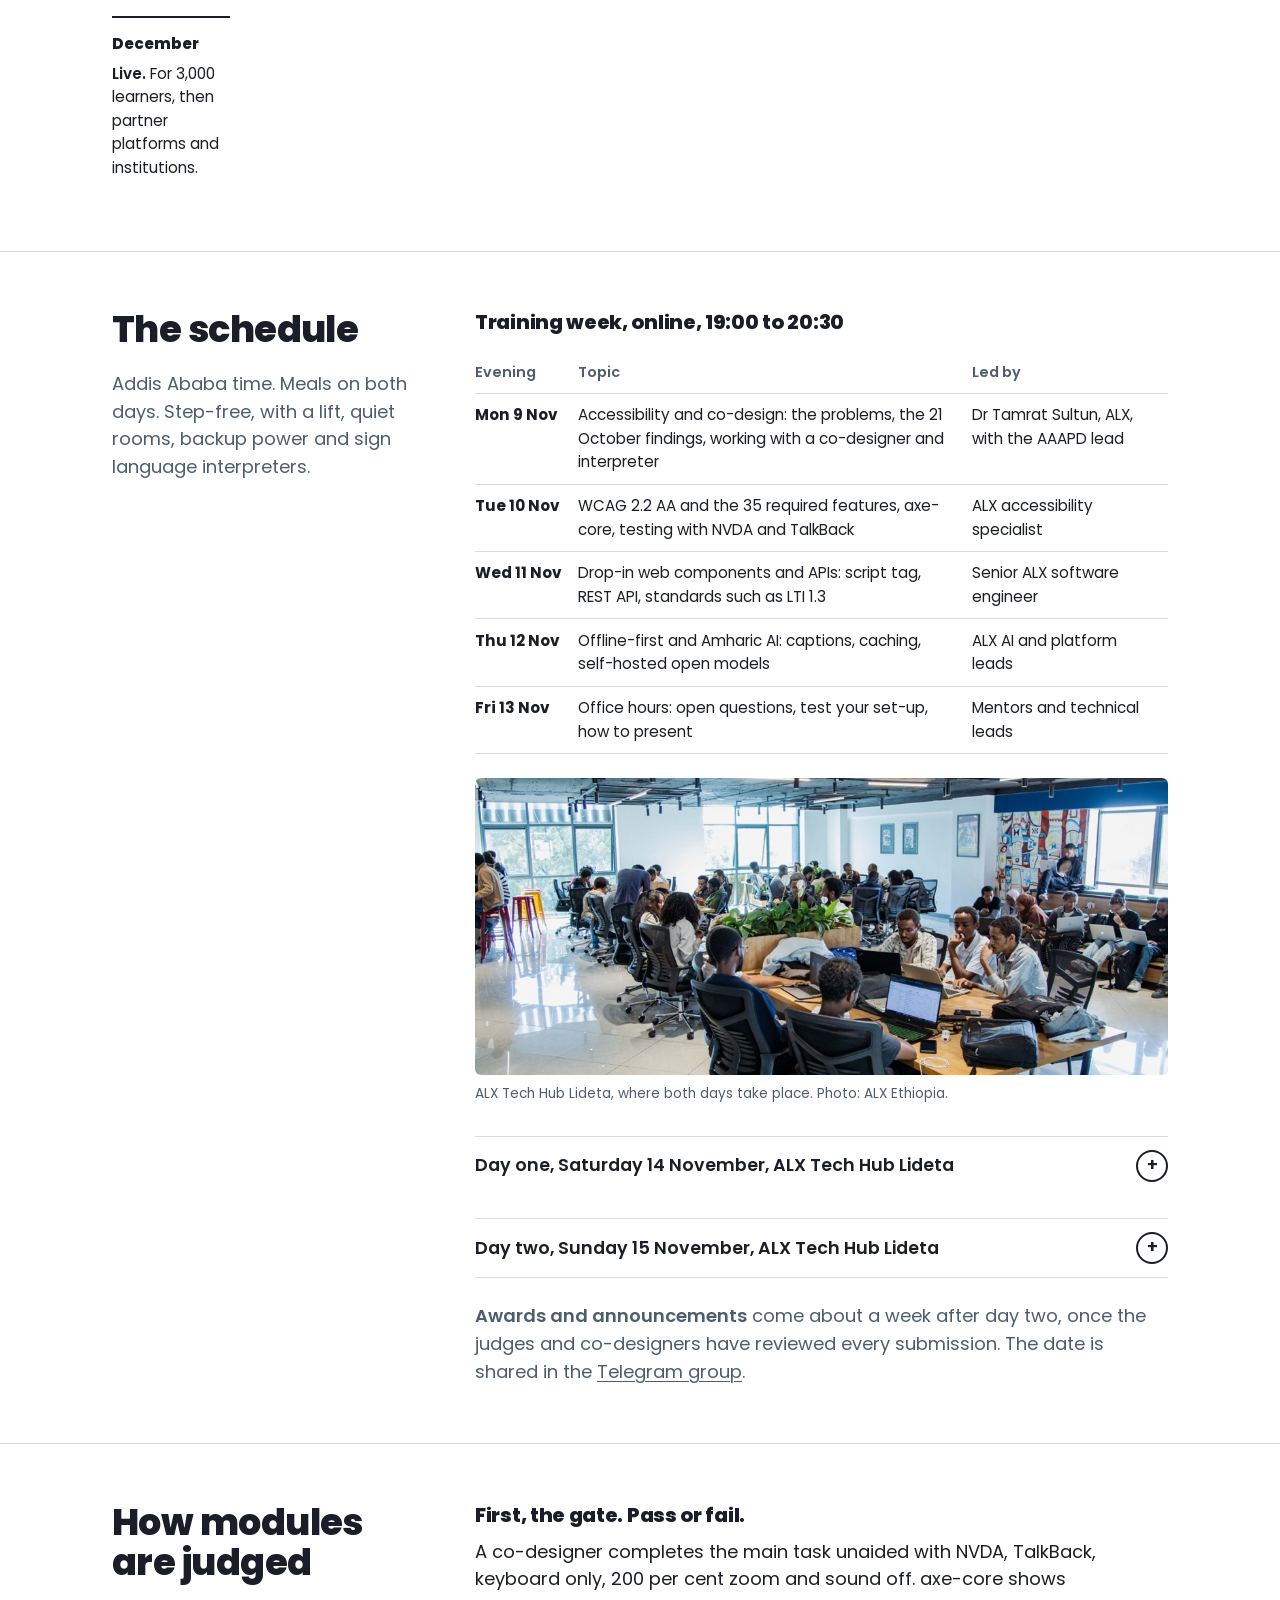
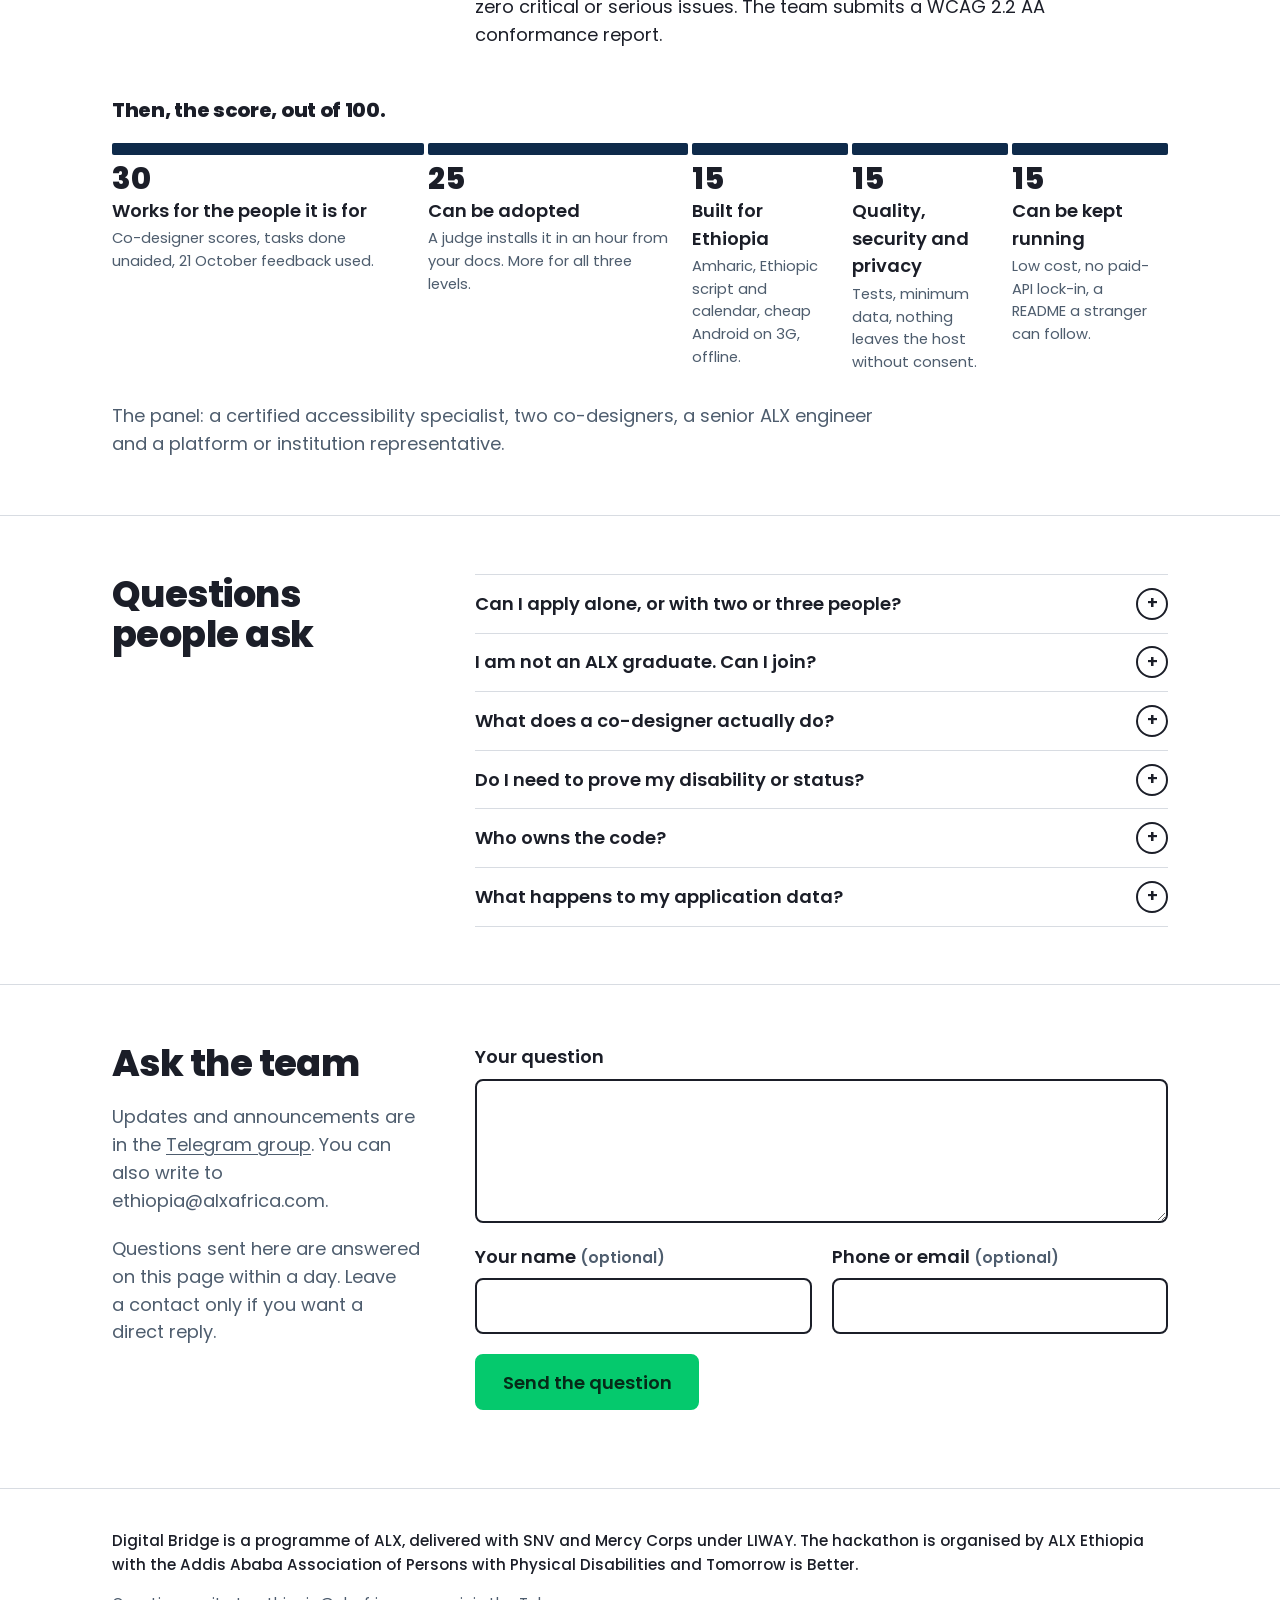
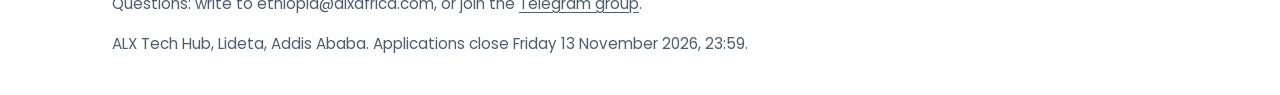
==== commit 2daeb9f9: "Hero: Telegram link outside the button row so the lede keeps its width" ====
--- a/index.html
+++ b/index.html
@@ -86,9 +86,11 @@
     <h1 id="hero-h">Build what works for everyone. Then everyone gets to work.</h1>
     <div class="hero-row">
       <p class="lede">Teams of four engineers build open modules for Ethiopia's training platforms and job boards, each with a co-designer who is blind, Deaf, has a disability or has lived through displacement.</p>
-      <div class="cta">
-        <a class="btn mint" href="apply.html?role=team">Apply as a team</a>
-        <a class="btn ghost" href="apply.html?role=codesigner">Apply as a co-designer</a>
+      <div class="cta-col">
+        <div class="cta">
+          <a class="btn mint" href="apply.html?role=team">Apply as a team</a>
+          <a class="btn ghost" href="apply.html?role=codesigner">Apply as a co-designer</a>
+        </div>
         <a class="tg" href="https://t.me/AccessibilityHackathon2026" rel="noopener">Join the Telegram group for updates</a>
       </div>
     </div>
@@ -116,9 +118,11 @@
       <p class="am">ህዳር 5 እና 6 (ኖቬምበር 14 እና 15) በALX ቴክ ሀብ ልደታ። አራት መሐንዲሶች ያሉት ቡድን፣ ከዓይነ ስውር፣ መስማት የተሳናቸው፣ አካል ጉዳተኛ ወይም የስደት ልምድ ካላቸው ተባባሪ ዲዛይነር ጋር አብሮ ይሰራል። በሶስቱ ትራኮች ውስጥ ያለው ምርጥ ቡድን እያንዳንዱ 100,000 ብር ያገኛል። ማመልከቻ እስከ አርብ ህዳር 4 (ኖቬምበር 13) ድረስ ይቀበላል።</p>
       <p class="am">የማመልከቻው ቅጽ በአማርኛ እና በእንግሊዝኛ ይገኛል፣ በድምጽ መመለስ ይችላሉ፣ እና የጊዜ ገደብ የለውም።</p>
     </div>
-    <div class="cta">
-      <a class="btn mint" href="apply.html?role=team&amp;lang=am">እንደ ቡድን ያመልክቱ</a>
-      <a class="btn ghost" href="apply.html?role=codesigner&amp;lang=am">እንደ ተባባሪ ዲዛይነር ያመልክቱ</a>
+    <div class="cta-col">
+      <div class="cta">
+        <a class="btn mint" href="apply.html?role=team&amp;lang=am">እንደ ቡድን ያመልክቱ</a>
+        <a class="btn ghost" href="apply.html?role=codesigner&amp;lang=am">እንደ ተባባሪ ዲዛይነር ያመልክቱ</a>
+      </div>
       <a class="tg" href="https://t.me/AccessibilityHackathon2026" rel="noopener">ለዜናዎች የቴሌግራም ቡድኑን ይቀላቀሉ</a>
     </div>
   </div>
--- a/site.css
+++ b/site.css
@@ -243,7 +243,8 @@
 :root[data-contrast="high"] .partner-logos img, :root[data-theme="dark"] .partner-logos img { background: #fff; padding: 4px; border-radius: 4px; box-sizing: content-box; }
 @media (prefers-color-scheme: dark) { :root:not([data-theme="light"]) .partner-logos img { background: #fff; padding: 4px; border-radius: 4px; box-sizing: content-box; } }
 .cta { display: flex; flex-wrap: wrap; gap: 0.75rem; }
-.cta .tg { flex-basis: 100%; font-weight: 600; text-decoration: underline; text-underline-offset: 0.2em; color: var(--ink); }
+.cta-col { display: grid; gap: 0.75rem; justify-items: start; }
+.tg { font-weight: 600; text-decoration: underline; text-underline-offset: 0.2em; color: var(--ink); }
 .facts {
   list-style: none; padding: 0; margin: 0.5rem 0 0;
   display: grid; grid-template-columns: repeat(2, minmax(0, 1fr)); gap: 1.25rem 1.5rem;
@@ -263,7 +264,7 @@
 #am { background: var(--paper-2); padding-block: clamp(2rem, 4vw, 3rem); }
 .am-grid { display: grid; gap: 1.5rem 3rem; align-items: center; }
 .am-grid > * { min-width: 0; }
-@media (min-width: 60rem) { .am-grid { grid-template-columns: minmax(0, 1fr) auto; } .am-grid .cta { flex-direction: column; } }
+@media (min-width: 60rem) { .am-grid { grid-template-columns: minmax(0, 1fr) auto; } .am-grid .cta { flex-direction: column; } .am-grid .cta-col { justify-items: stretch; } }
 #am h2 { font-size: clamp(1.4rem, 2.6vw, 1.9rem); }
 #am .am { max-width: 70ch; line-height: 1.75; }
 
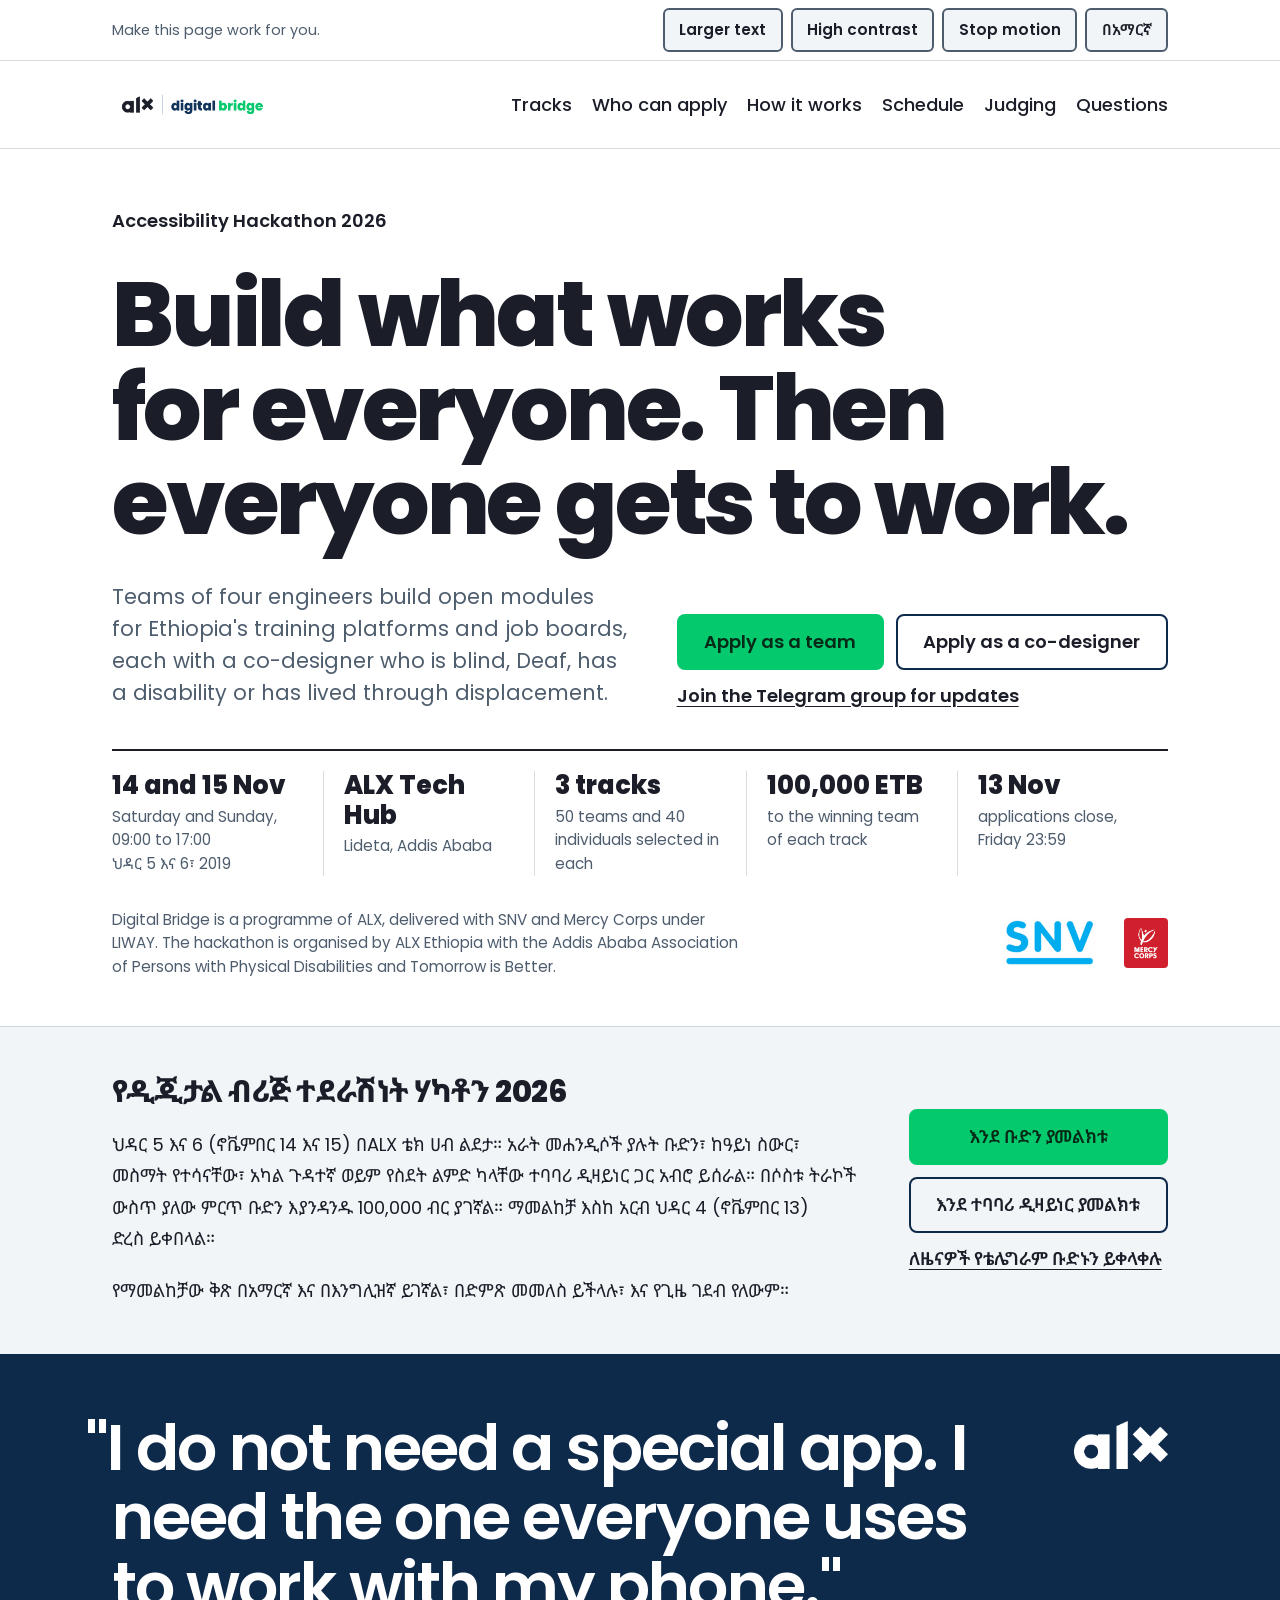
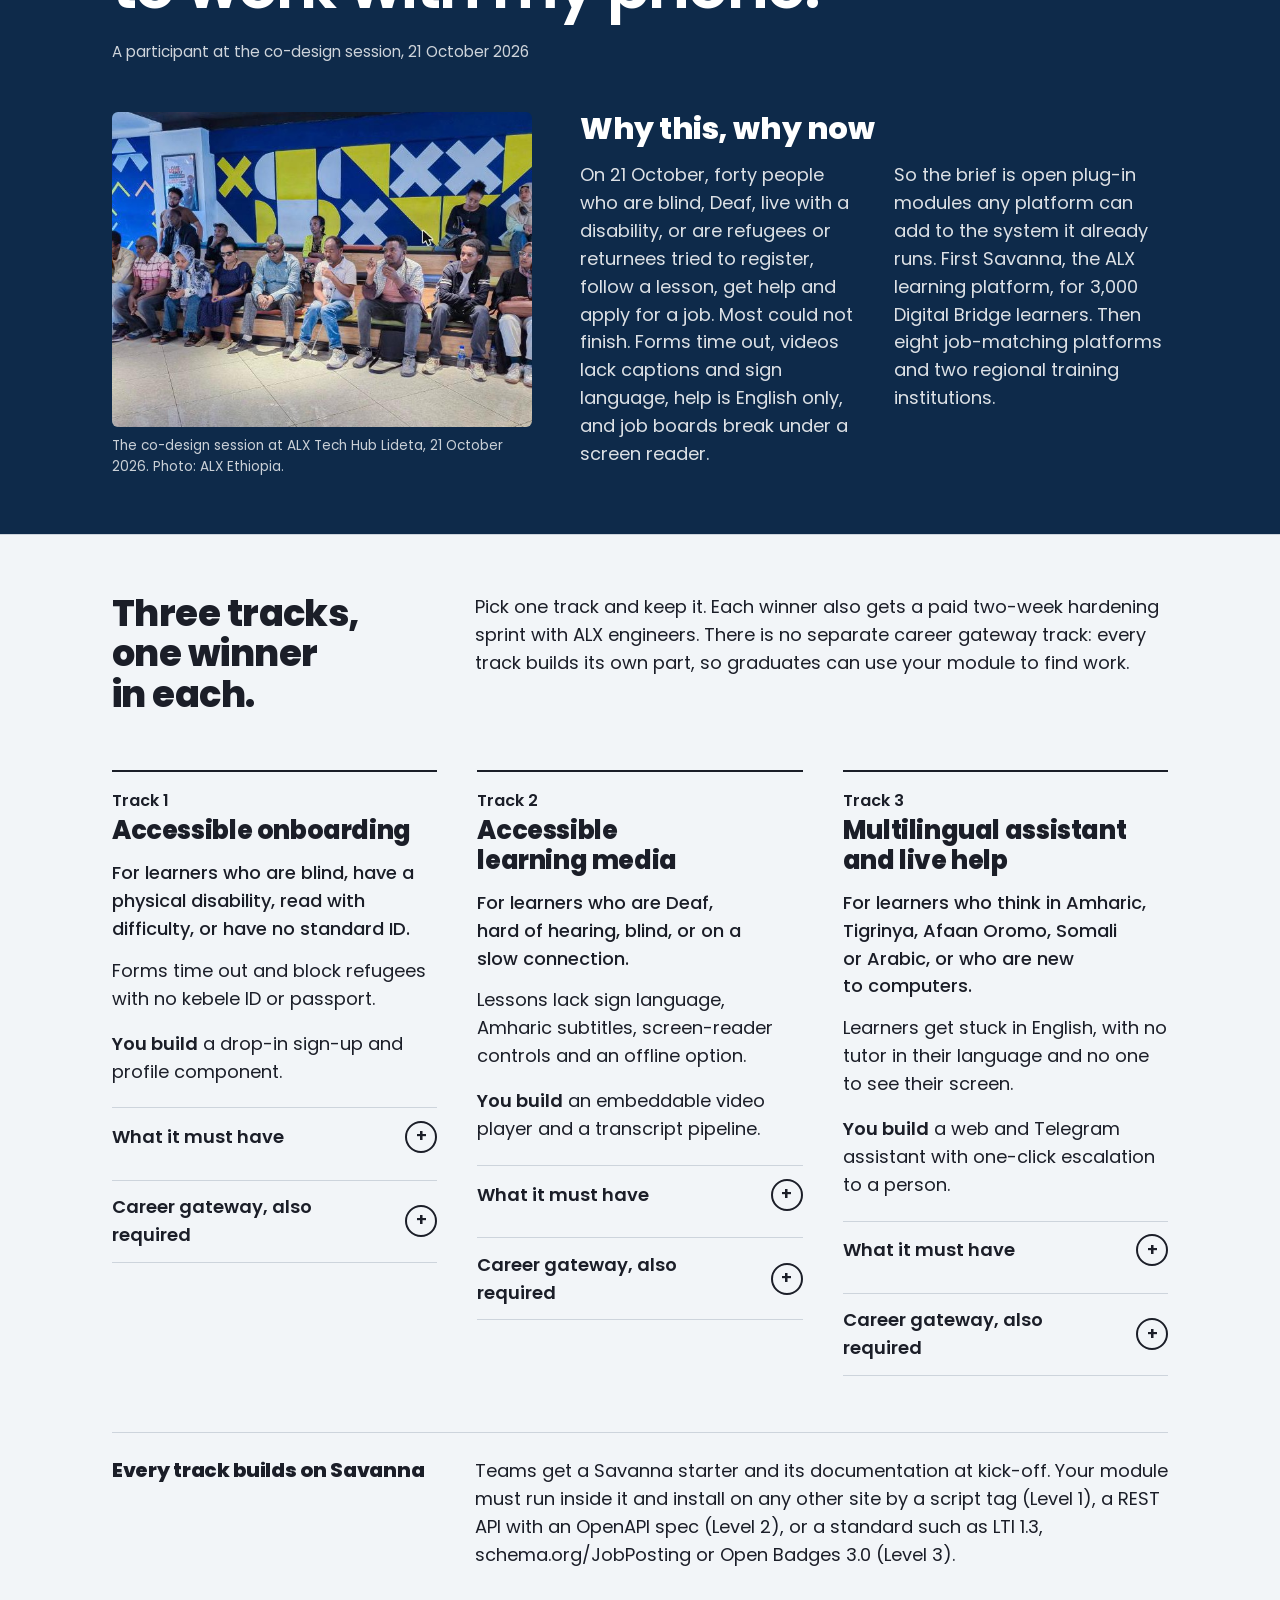
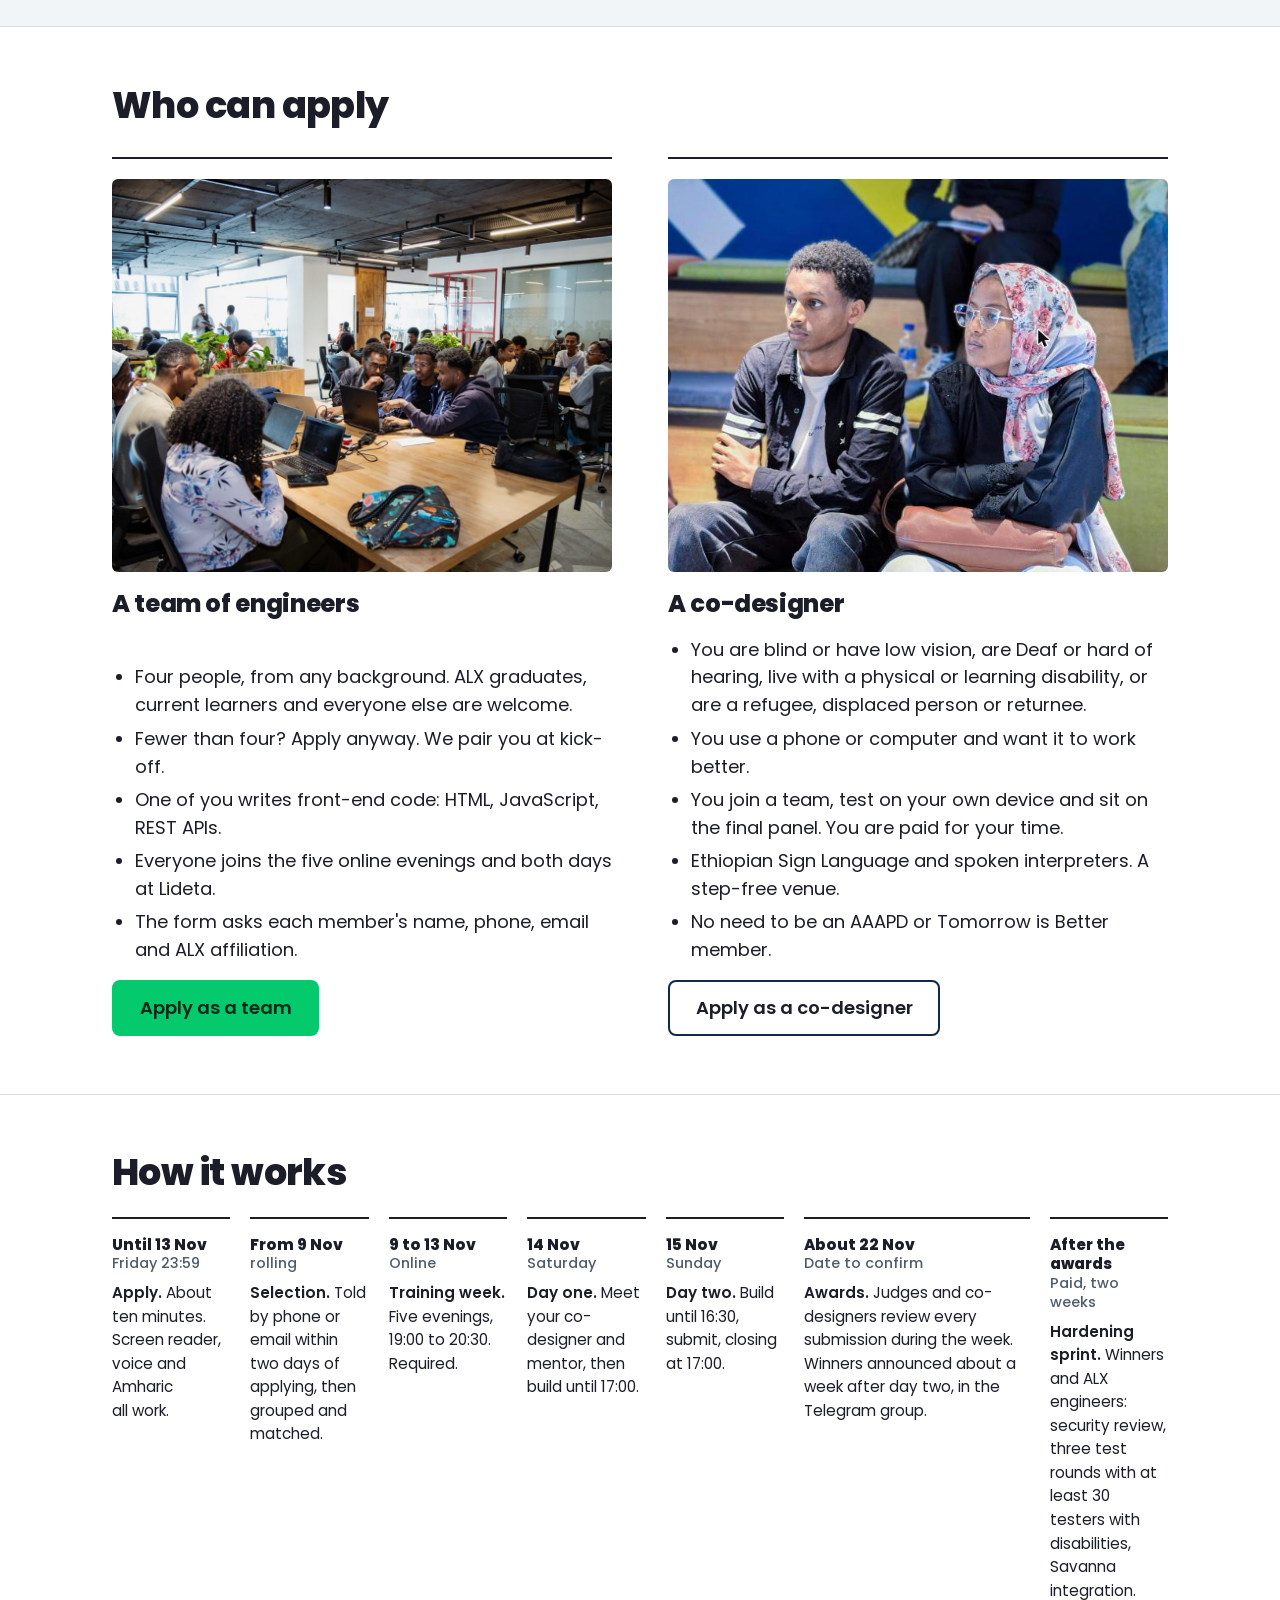
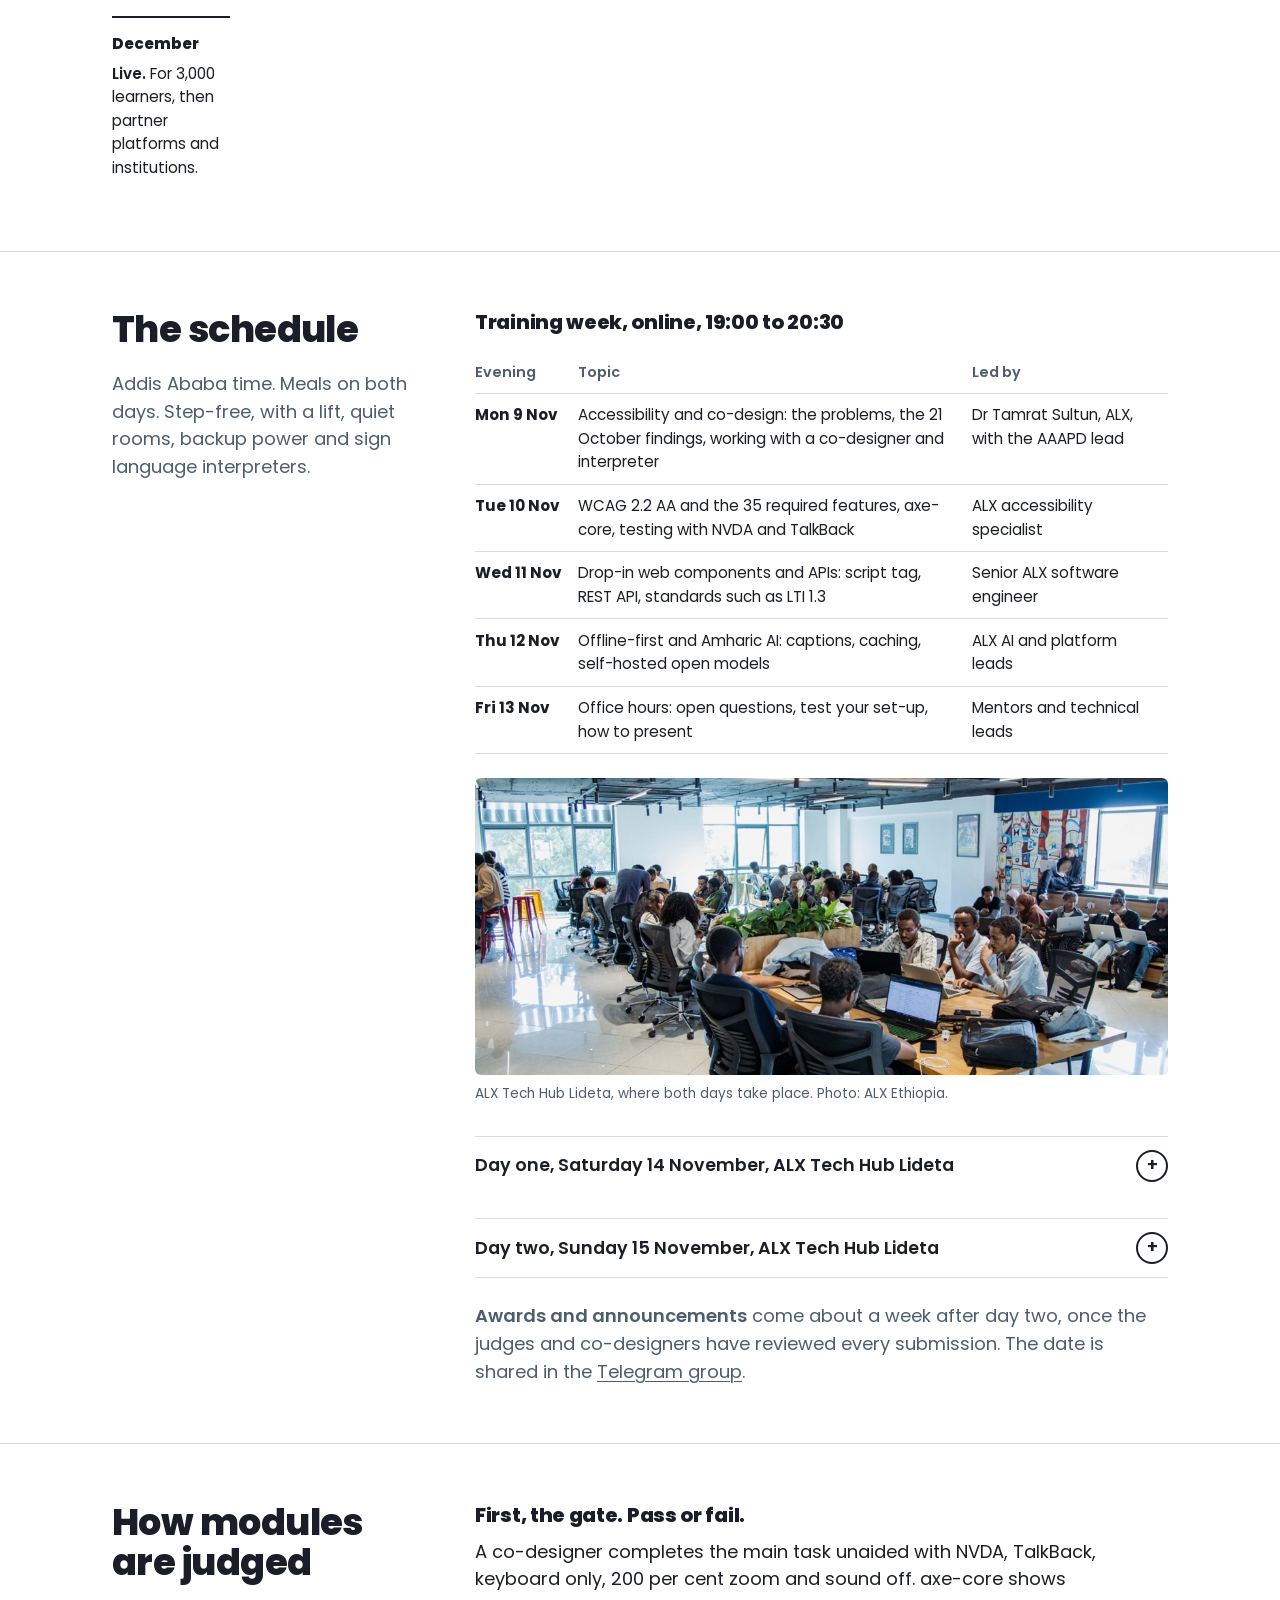
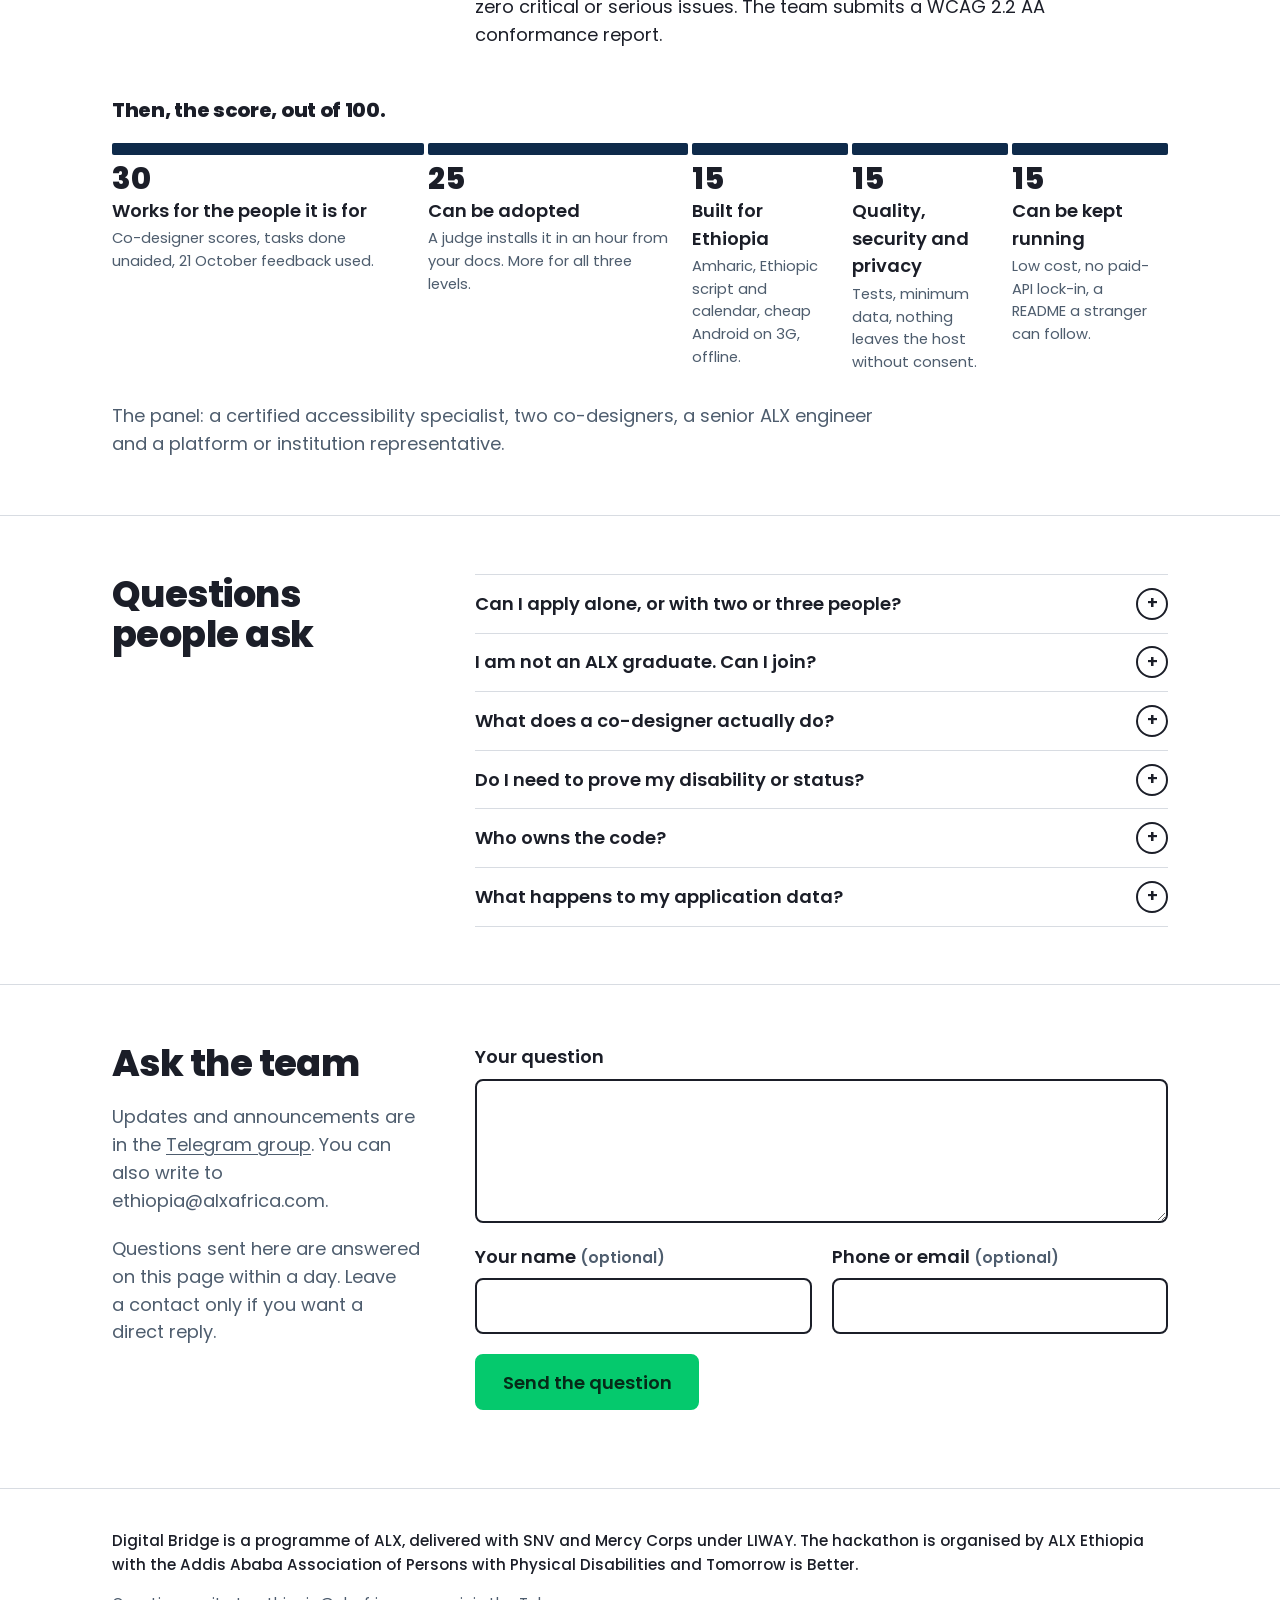
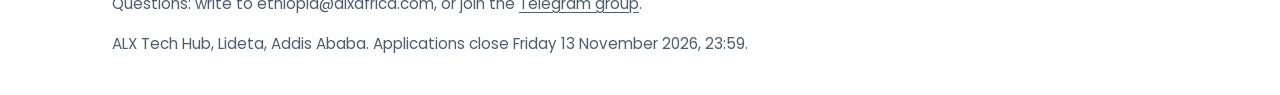
==== commit 5ae03d2a: "Team limit raised to 50 per track" ====
--- a/index.html
+++ b/index.html
@@ -46,6 +46,7 @@
   "inLanguage": ["en", "am"]
 }
 </script>
+<script defer src="/_vercel/insights/script.js"></script>
 </head>
 <body>
 <a class="skip" href="#main">Skip to the content</a>
@@ -97,7 +98,7 @@
     <ul class="facts" role="list" aria-label="Key facts">
       <li><b>14 and 15 Nov</b><span>Saturday and Sunday, 09:00 to 17:00<br><span lang="am">ህዳር 5 እና 6፣ 2019</span></span></li>
       <li><b>ALX Tech Hub</b><span>Lideta, Addis Ababa</span></li>
-      <li><b>3 tracks</b><span>30 teams and 40 individuals selected in each</span></li>
+      <li><b>3 tracks</b><span>50 teams and 40 individuals selected in each</span></li>
       <li><b>100,000 ETB</b><span>to the winning team of each track</span></li>
       <li><b>13 Nov</b><span>applications close, Friday 23:59</span></li>
     </ul>
